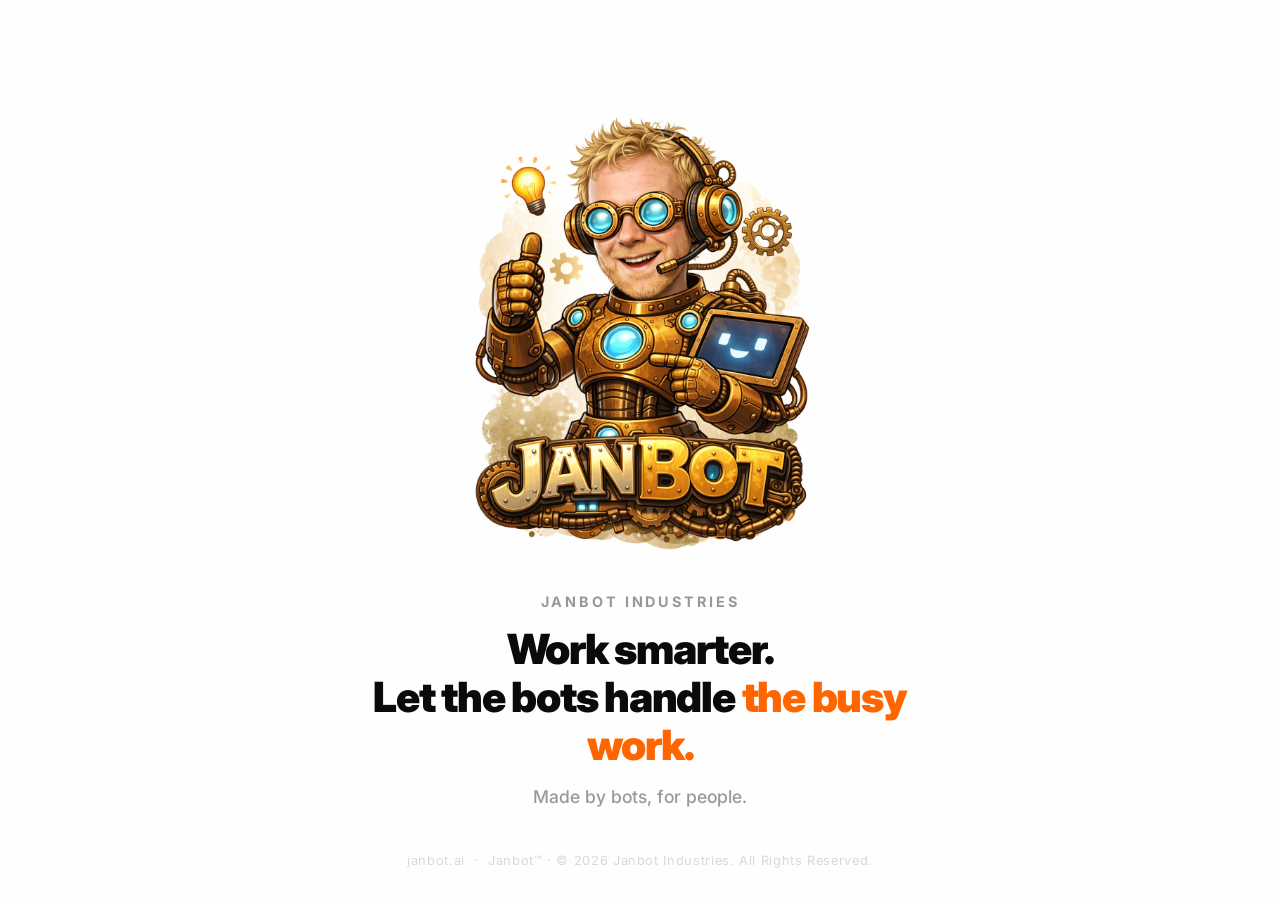
==== index.html @ cc7c5de9 "Initial commit" ====
<!DOCTYPE html>
<html lang="en">
<head>
    <meta charset="UTF-8">
    <meta name="viewport" content="width=device-width, initial-scale=1.0">
    <title>Janbot Industries</title>
    <link rel="icon" type="image/png" href="favicon.png">
    <style>
        @import url('https://fonts.googleapis.com/css2?family=Inter:wght@400;500;700;900&display=swap');

        * {
            margin: 0;
            padding: 0;
            box-sizing: border-box;
        }

        :root {
            --orange: #FF6600;
            --bg: #FEFEFE;
            --text: #0A0A0A;
            --muted: rgba(0, 0, 0, 0.4);
            --border: rgba(0, 0, 0, 0.1);
        }

        body {
            font-family: 'Inter', -apple-system, BlinkMacSystemFont, sans-serif;
            background: var(--bg);
            color: var(--text);
            min-height: 100vh;
            display: flex;
            flex-direction: column;
            align-items: center;
            justify-content: center;
            padding: 2rem;
        }


        .wrapper {
            display: flex;
            flex-direction: column;
            align-items: center;
            text-align: center;
            gap: 1rem;
            max-width: 580px;
            width: 100%;
            position: relative;
            z-index: 1;
        }

        .logo {
            width: 360px;
            height: auto;
        }

        .wordmark {
            font-size: 0.9rem;
            font-weight: 700;
            letter-spacing: 0.2em;
            text-transform: uppercase;
            color: var(--muted);
            margin-top: -3.5rem;
        }

        .tagline {
            font-size: clamp(1.8rem, 5vw, 2.6rem);
            font-weight: 900;
            line-height: 1.15;
            letter-spacing: -0.03em;
            color: var(--text);
        }

        .tagline span {
            color: var(--orange);
        }

        .subline {
            font-size: 1.1rem;
            color: var(--muted);
            font-weight: 500;
        }

        .domain {
            position: fixed;
            bottom: 2rem;
            left: 50%;
            transform: translateX(-50%);
            font-size: 0.8rem;
            letter-spacing: 0.05em;
            color: rgba(0, 0, 0, 0.15);
        }
    </style>
</head>
<body>
    <div class="wrapper">
        <img src="janbot-logo.png" alt="Janbot Industries" class="logo">
        <div class="wordmark">Janbot Industries</div>

        <h1 class="tagline">
            Work smarter.<br>
            Let the bots handle <span>the busy work.</span>
        </h1>

        <p class="subline">Made by bots, for people.</p>
    </div>

    <div class="domain">janbot.ai &nbsp;·&nbsp; Janbot™ · © 2026 Janbot Industries. All Rights Reserved.</div>
</body>
</html>
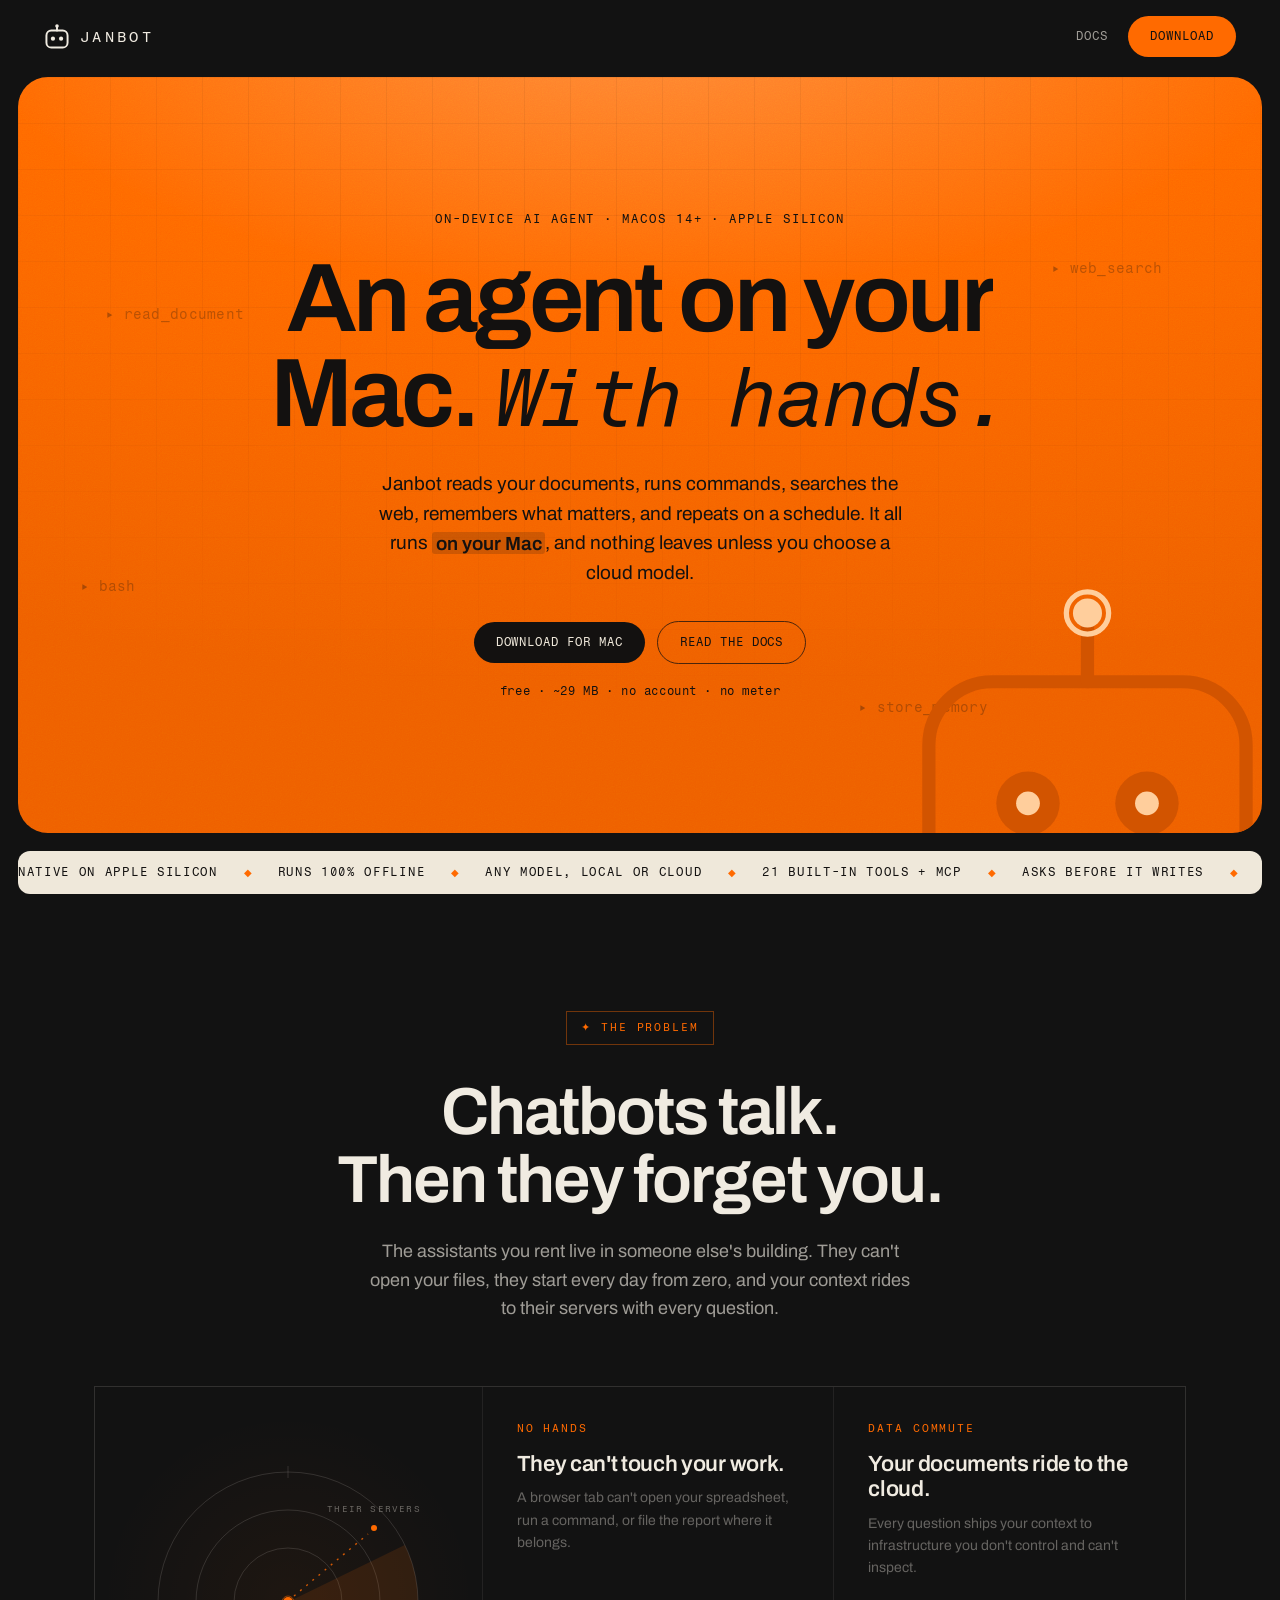
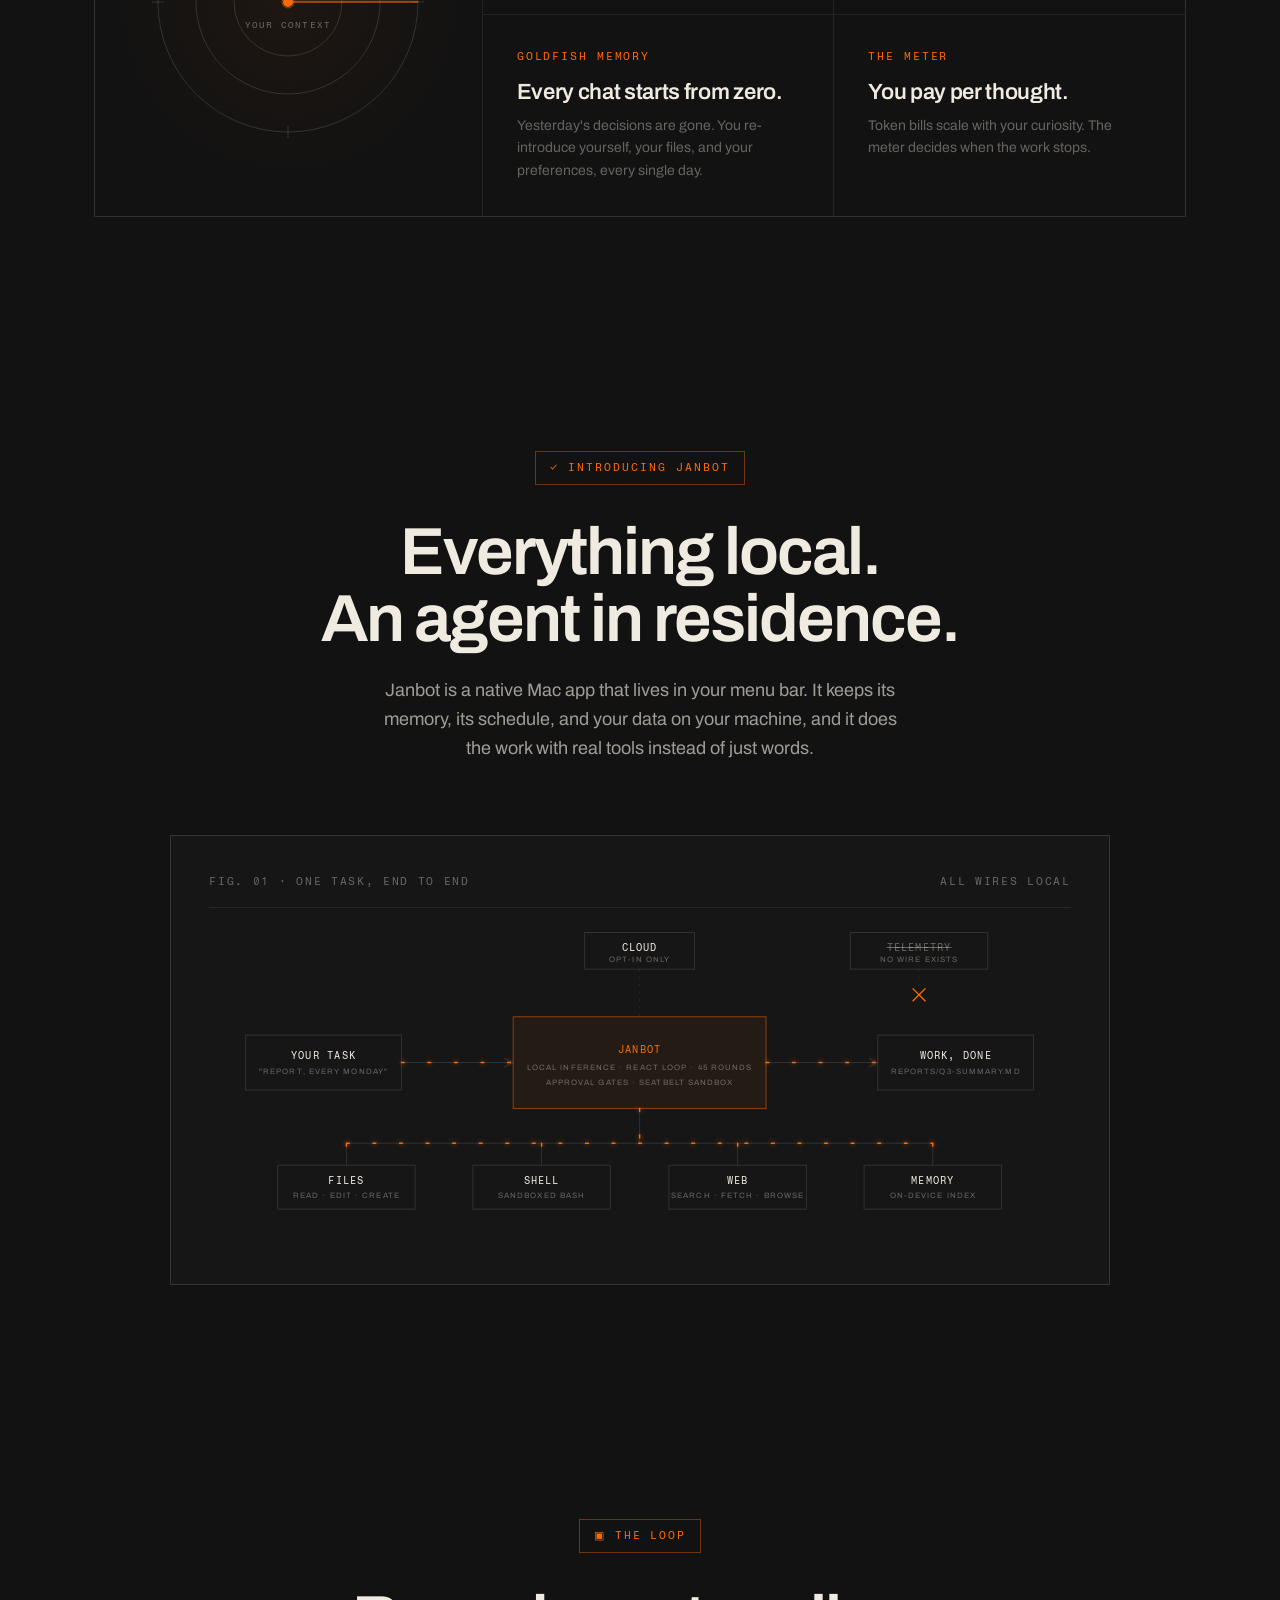
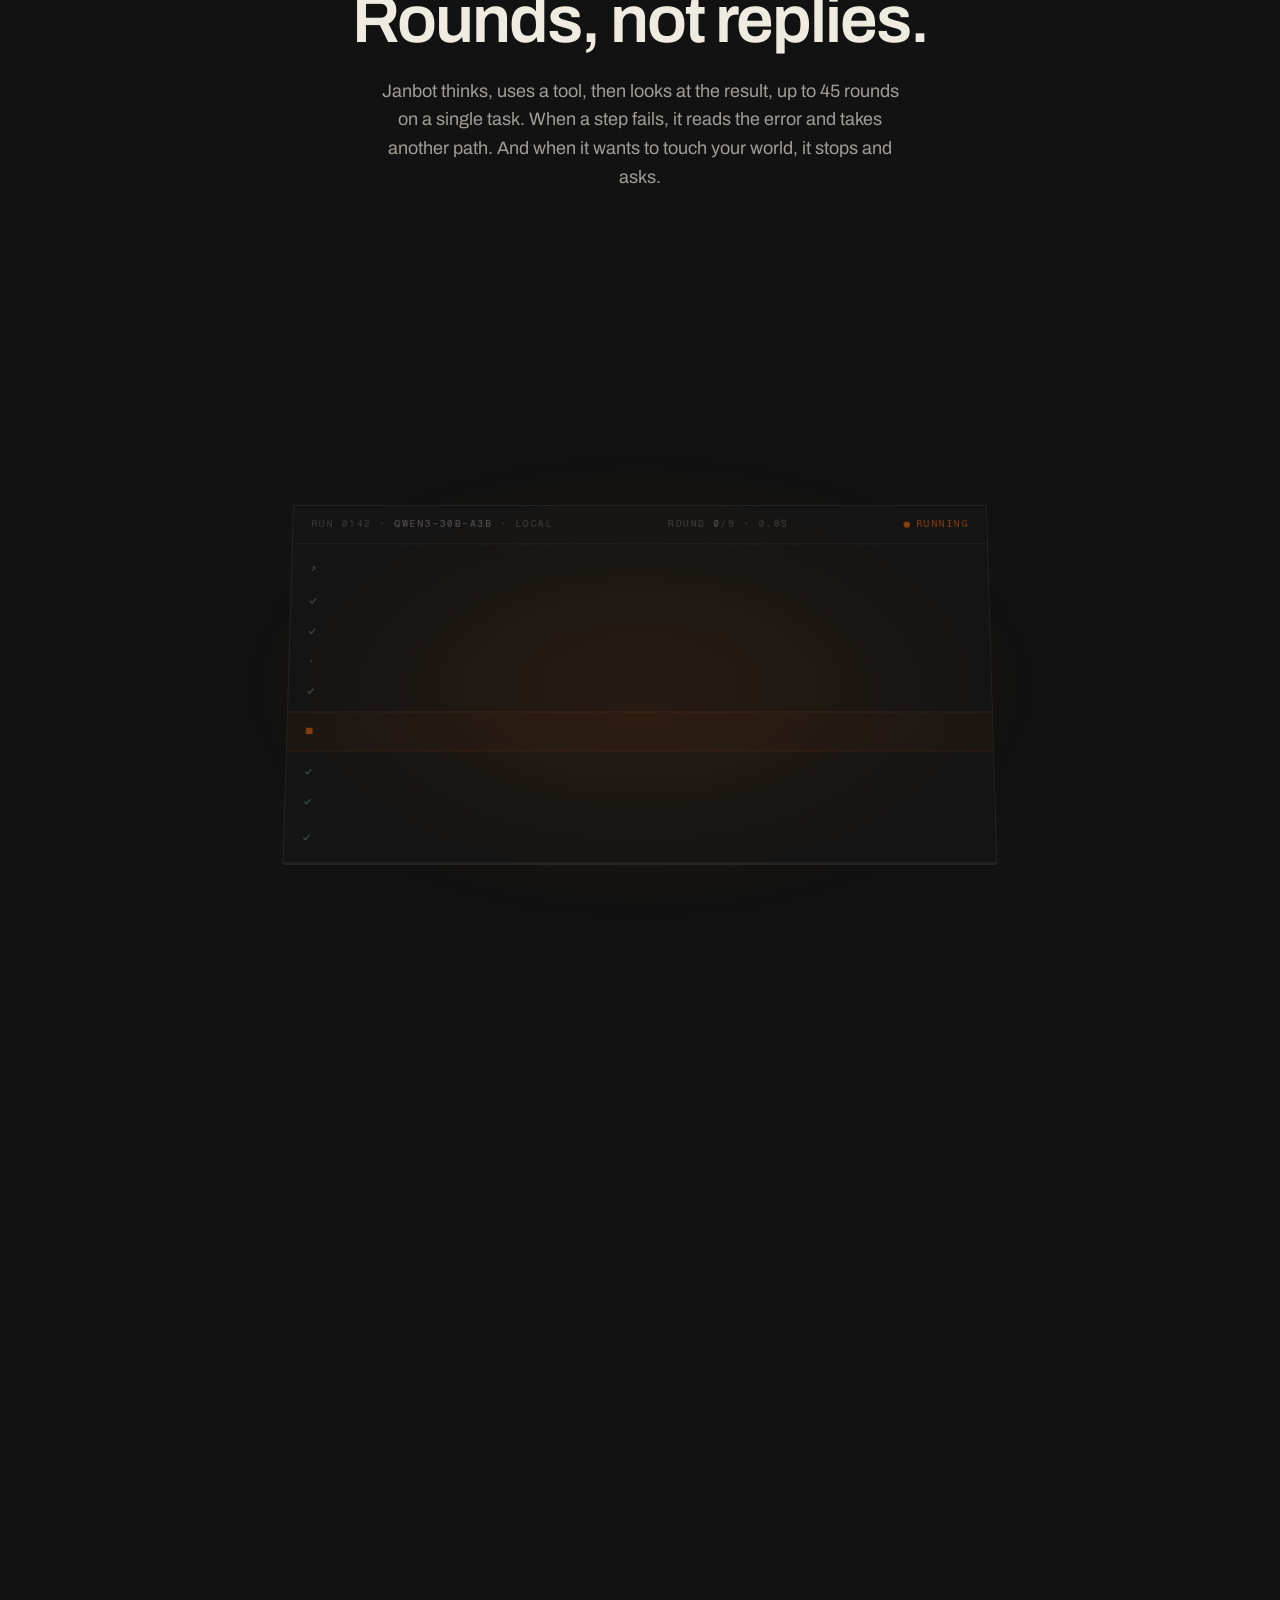
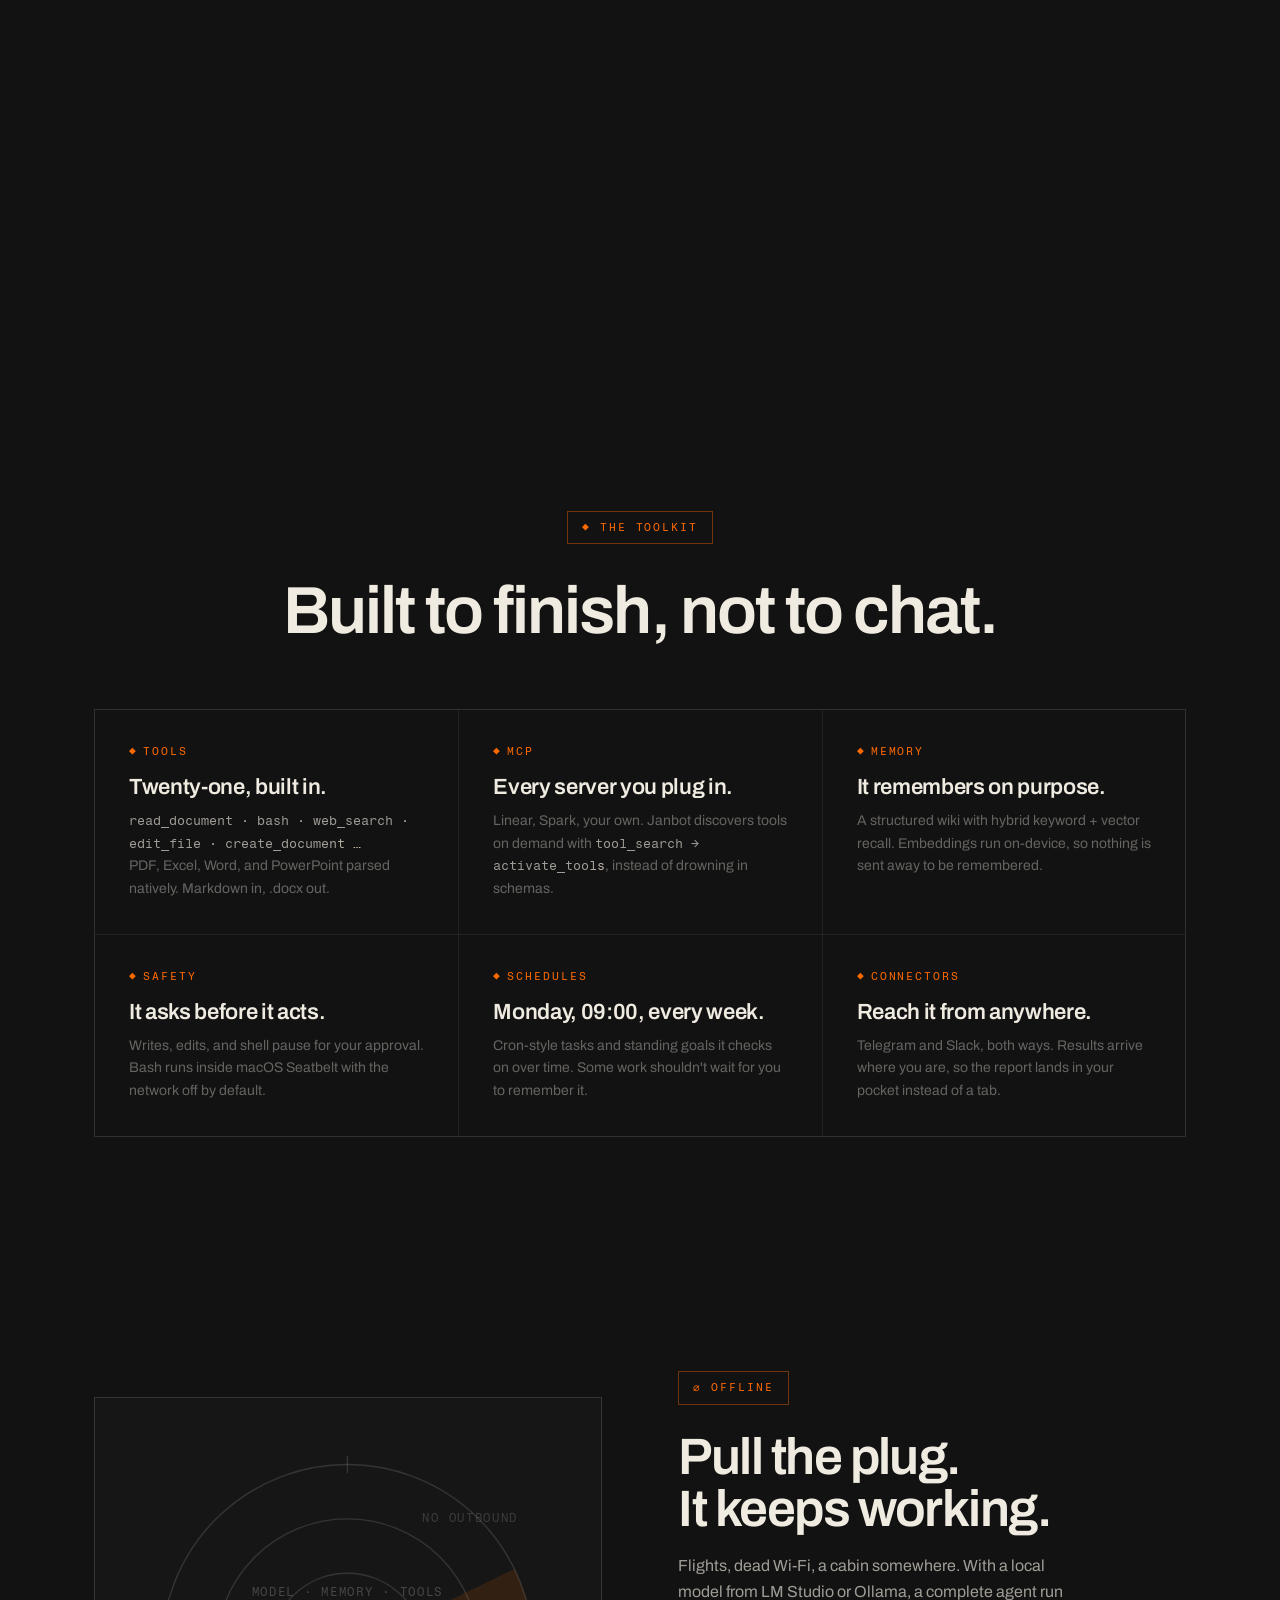
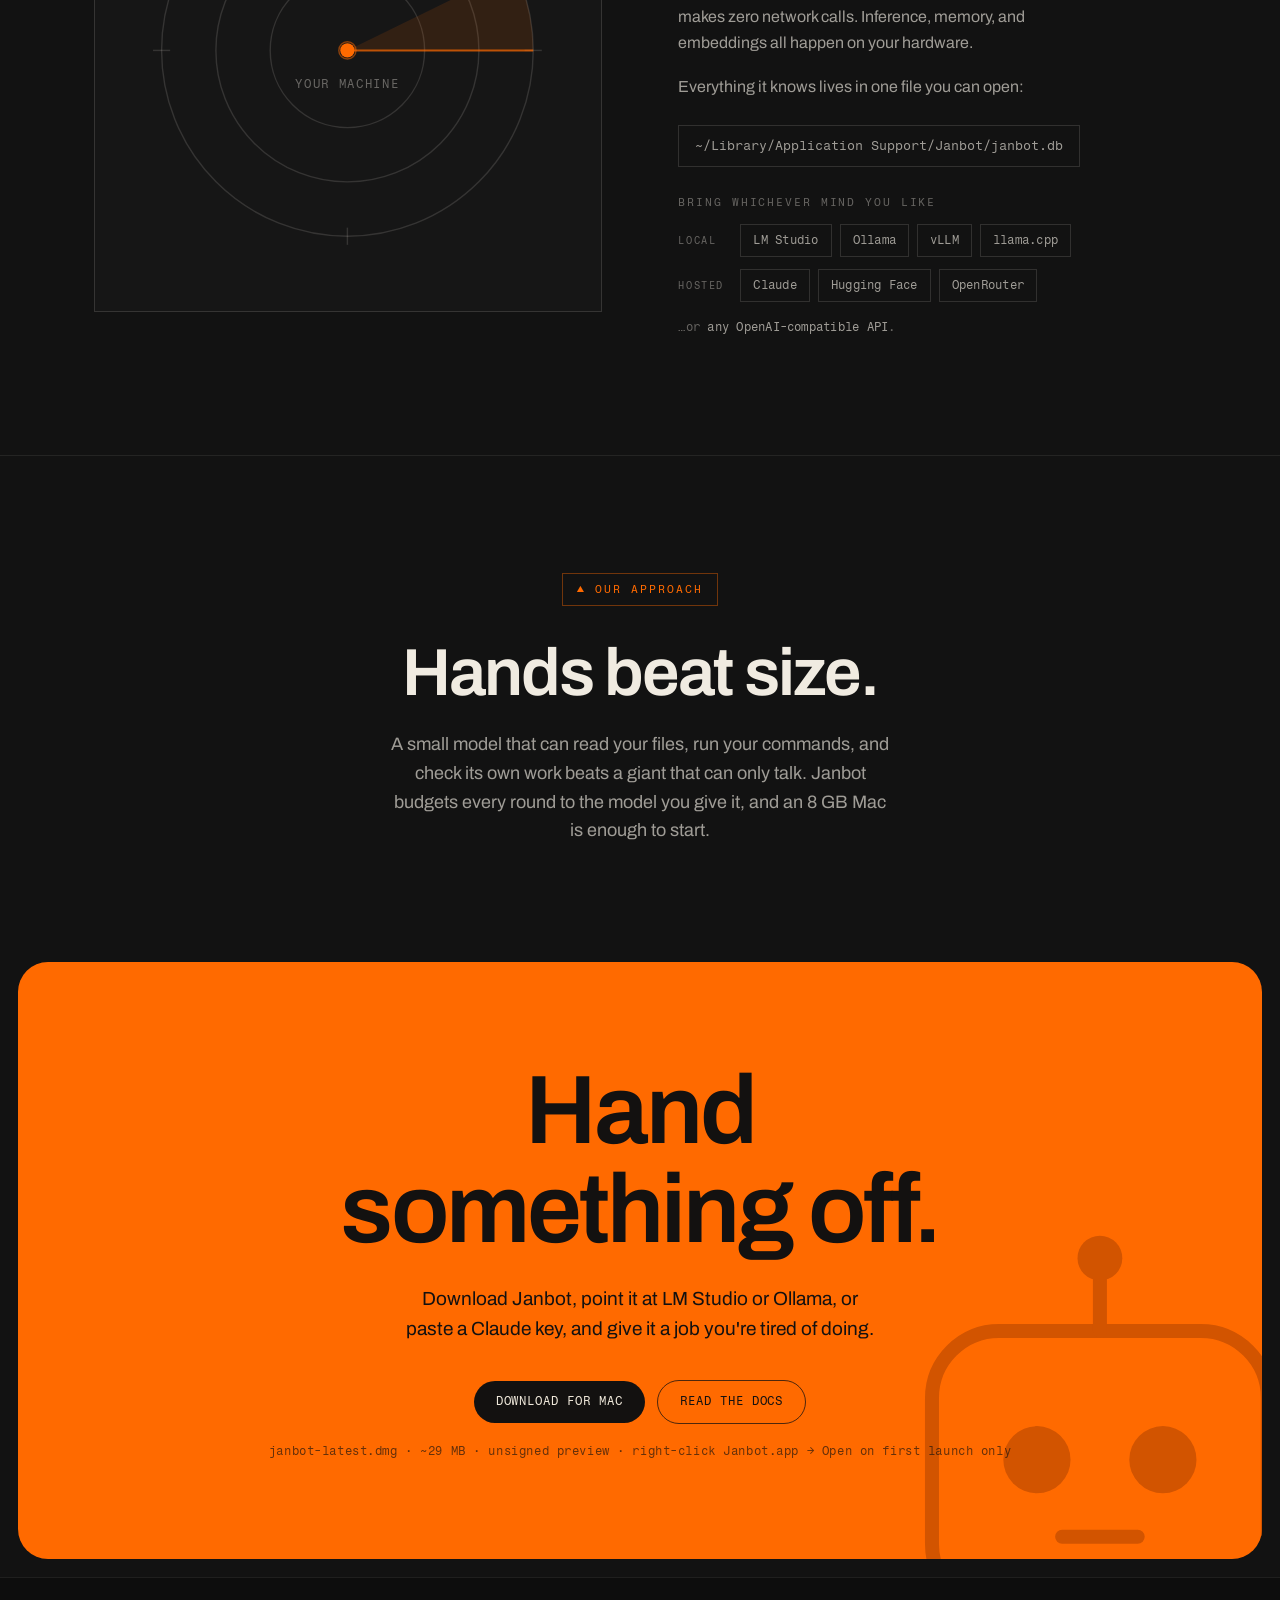
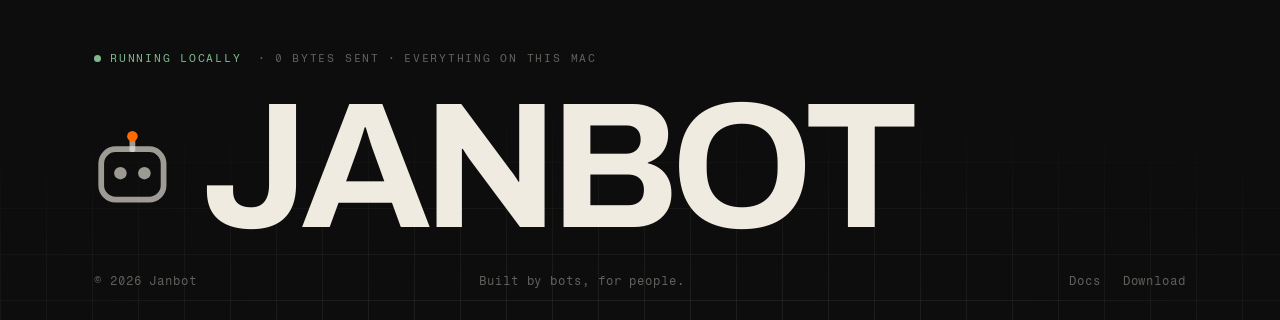
==== commit 8e301cbd: "feat: janbot.ai v2" ====
--- a/index.html
+++ b/index.html
@@ -1,108 +1,1889 @@
 <!DOCTYPE html>
 <html lang="en">
 <head>
-    <meta charset="UTF-8">
-    <meta name="viewport" content="width=device-width, initial-scale=1.0">
-    <title>Janbot Industries</title>
-    <link rel="icon" type="image/png" href="favicon.png">
-    <style>
-        @import url('https://fonts.googleapis.com/css2?family=Inter:wght@400;500;700;900&display=swap');
-
-        * {
-            margin: 0;
-            padding: 0;
-            box-sizing: border-box;
-        }
-
-        :root {
-            --orange: #FF6600;
-            --bg: #FEFEFE;
-            --text: #0A0A0A;
-            --muted: rgba(0, 0, 0, 0.4);
-            --border: rgba(0, 0, 0, 0.1);
-        }
-
-        body {
-            font-family: 'Inter', -apple-system, BlinkMacSystemFont, sans-serif;
-            background: var(--bg);
-            color: var(--text);
-            min-height: 100vh;
-            display: flex;
-            flex-direction: column;
-            align-items: center;
-            justify-content: center;
-            padding: 2rem;
-        }
-
-
-        .wrapper {
-            display: flex;
-            flex-direction: column;
-            align-items: center;
-            text-align: center;
-            gap: 1rem;
-            max-width: 580px;
-            width: 100%;
-            position: relative;
-            z-index: 1;
-        }
-
-        .logo {
-            width: 360px;
-            height: auto;
-        }
-
-        .wordmark {
-            font-size: 0.9rem;
-            font-weight: 700;
-            letter-spacing: 0.2em;
-            text-transform: uppercase;
-            color: var(--muted);
-            margin-top: -3.5rem;
-        }
-
-        .tagline {
-            font-size: clamp(1.8rem, 5vw, 2.6rem);
-            font-weight: 900;
-            line-height: 1.15;
-            letter-spacing: -0.03em;
-            color: var(--text);
-        }
-
-        .tagline span {
-            color: var(--orange);
-        }
-
-        .subline {
-            font-size: 1.1rem;
-            color: var(--muted);
-            font-weight: 500;
-        }
-
-        .domain {
-            position: fixed;
-            bottom: 2rem;
-            left: 50%;
-            transform: translateX(-50%);
-            font-size: 0.8rem;
-            letter-spacing: 0.05em;
-            color: rgba(0, 0, 0, 0.15);
-        }
-    </style>
+<meta charset="UTF-8">
+<meta name="viewport" content="width=device-width, initial-scale=1.0">
+<title>Janbot · on-device AI agent for your Mac</title>
+<meta name="description" content="Janbot is a native Mac agent. It reads documents, runs commands, searches the web, remembers what matters, and runs on a schedule. Use local or cloud models, with everything stored on your machine.">
+<meta property="og:title" content="Janbot · on-device AI agent for your Mac">
+<meta property="og:description" content="A native Mac agent with hands. Any model, your choice. Everything stays on your machine.">
+<meta property="og:url" content="https://janbot.ai">
+<link rel="icon" type="image/png" href="favicon.png">
+<link rel="preconnect" href="https://fonts.googleapis.com">
+<link rel="preconnect" href="https://fonts.gstatic.com" crossorigin>
+<link href="https://fonts.googleapis.com/css2?family=Archivo:wght@400..750&family=Fragment+Mono:ital@0;1&display=swap" rel="stylesheet">
+<style>
+  * { margin: 0; padding: 0; box-sizing: border-box; }
+
+  @media (prefers-reduced-motion: reduce) {
+    *, *::before, *::after {
+      animation-duration: 0.01ms !important;
+      animation-iteration-count: 1 !important;
+      transition-duration: 0.01ms !important;
+      scroll-behavior: auto !important;
+    }
+  }
+
+  :root {
+    --orange:     #FF6A00;
+    --orange-deep:#D25400;   /* tone-on-tone marks on the orange field */
+    --ink:        #131110;   /* black type on the orange field */
+    --coal:       #121212;   /* the workshop — page body */
+    --coal-2:     #161616;
+    --bone:       #F0EBE1;
+    --bone-2:     rgba(240, 235, 225, 0.64);
+    --bone-3:     rgba(240, 235, 225, 0.38);
+    --line:       rgba(240, 235, 225, 0.14);
+    --line-soft:  rgba(240, 235, 225, 0.08);
+    --cream:      #EFE8DA;   /* the ticker strip */
+    --ok:         #7FB88D;
+
+    --sans: 'Archivo', -apple-system, BlinkMacSystemFont, 'Segoe UI', sans-serif;
+    --mono: 'Fragment Mono', 'SF Mono', ui-monospace, Menlo, monospace;
+    --ease: cubic-bezier(0.33, 0, 0.15, 1);
+    --focus-ring: 0 0 0 3px rgba(255, 106, 0, 0.5);
+  }
+
+  html { scroll-behavior: smooth; }
+
+  body {
+    font-family: var(--sans);
+    background: var(--coal);
+    color: var(--bone);
+    font-size: 16px;
+    line-height: 1.6;
+    -webkit-font-smoothing: antialiased;
+    -moz-osx-font-smoothing: grayscale;
+    text-rendering: optimizeLegibility;
+    overflow-x: hidden;
+  }
+
+  ::selection { background: rgba(255, 106, 0, 0.35); }
+
+  a { color: inherit; }
+
+  :where(a, button):focus-visible {
+    outline: none;
+    box-shadow: var(--focus-ring);
+    border-radius: 999px;
+  }
+
+  .mono { font-family: var(--mono); }
+
+  .skip {
+    position: absolute;
+    left: -9999px;
+    top: 12px;
+    z-index: 1000;
+    background: var(--ink);
+    color: var(--cream);
+    padding: 8px 14px;
+    border-radius: 999px;
+    font-weight: 600;
+    text-decoration: none;
+  }
+  .skip:focus { left: 12px; }
+
+  .wrap {
+    max-width: 1180px;
+    margin: 0 auto;
+    padding: 0 clamp(20px, 4vw, 44px);
+  }
+
+  /* ── Pill buttons — small, mono, technical ── */
+  .pill {
+    display: inline-flex;
+    align-items: center;
+    gap: 8px;
+    font-family: var(--mono);
+    font-size: 12px;
+    letter-spacing: 0.08em;
+    text-transform: uppercase;
+    text-decoration: none;
+    padding: 11px 22px;
+    border-radius: 999px;
+    transition: transform 0.18s var(--ease), background 0.18s var(--ease),
+                color 0.18s var(--ease), border-color 0.18s var(--ease);
+    white-space: nowrap;
+  }
+  .pill:hover { transform: translateY(-1px); }
+
+  /* ═══════════ HERO — an orange panel, framed on the dark page ═══════════ */
+  :root { --frame: clamp(10px, 1.6vw, 18px); }
+
+  .top-nav {
+    display: flex;
+    align-items: center;
+    justify-content: space-between;
+    padding: 16px clamp(20px, 4vw, 44px);
+    color: var(--bone);
+  }
+  .top-nav .plain {
+    font-family: var(--mono);
+    font-size: 12px;
+    letter-spacing: 0.08em;
+    text-transform: uppercase;
+    text-decoration: none;
+    color: var(--bone-2);
+  }
+  .top-nav .plain:hover { color: var(--bone); }
+  .pill-hot { background: var(--orange); color: var(--ink); }
+  .pill-hot:hover { background: #FF7D1F; }
+  .hero-nav-links { display: flex; align-items: center; gap: 20px; }
+
+  #hero {
+    padding: 4px var(--frame) 0;
+    background: var(--coal);
+  }
+  .hero-panel {
+    position: relative;
+    background:
+      radial-gradient(125% 92% at 50% -12%, #FF9042 0%, var(--orange) 44%, #EF6000 100%);
+    color: var(--ink);
+    border-radius: clamp(18px, 2.4vw, 30px);
+    overflow: hidden;
+    min-height: min(84vh, 920px);
+    display: flex;
+    flex-direction: column;
+    justify-content: center;
+  }
+  /* faint blueprint grid, lit from the top and fading toward the edges */
+  .hero-panel::before {
+    content: '';
+    position: absolute;
+    inset: 0;
+    z-index: 0;
+    pointer-events: none;
+    background-image:
+      linear-gradient(rgba(19, 17, 16, 0.055) 1px, transparent 1px),
+      linear-gradient(90deg, rgba(19, 17, 16, 0.055) 1px, transparent 1px);
+    background-size: 46px 46px;
+    -webkit-mask-image: radial-gradient(120% 105% at 50% 0%, #000 26%, transparent 80%);
+            mask-image: radial-gradient(120% 105% at 50% 0%, #000 26%, transparent 80%);
+  }
+  /* film grain so the orange reads as a lit surface, not a flat swatch */
+  .hero-panel::after {
+    content: '';
+    position: absolute;
+    inset: 0;
+    z-index: 0;
+    pointer-events: none;
+    opacity: 0.12;
+    mix-blend-mode: overlay;
+    background-image: url("data:image/svg+xml,%3Csvg xmlns='http://www.w3.org/2000/svg' width='140' height='140'%3E%3Cfilter id='n'%3E%3CfeTurbulence type='fractalNoise' baseFrequency='0.85' numOctaves='2' stitchTiles='stitch'/%3E%3C/filter%3E%3Crect width='100%25' height='100%25' filter='url(%23n)'/%3E%3C/svg%3E");
+  }
+  .hero-panel ::selection { background: rgba(19, 17, 16, 0.85); color: var(--orange); }
+
+  /* warm flashlight that follows the cursor and lifts the blueprint texture */
+  .hero-spot {
+    position: absolute;
+    inset: 0;
+    z-index: 1;
+    pointer-events: none;
+    opacity: 0;
+    transition: opacity 0.45s var(--ease);
+    background: radial-gradient(260px circle at var(--mx, 50%) var(--my, 50%),
+      rgba(255, 233, 205, 0.55), rgba(255, 188, 120, 0.14) 42%, transparent 64%);
+    mix-blend-mode: soft-light;
+  }
+  .hero-panel:hover .hero-spot { opacity: 1; }
+
+  /* the parallax stage that holds the mascot + drifting toolbelt */
+  .hero-scene {
+    position: absolute;
+    inset: 0;
+    z-index: 1;
+    pointer-events: none;
+  }
+  .scene-layer {
+    position: absolute;
+    inset: 0;
+    will-change: transform;
+  }
+  .hero-stamp .pupil {
+    fill: #FFCE9C;
+    transition: transform 0.12s var(--ease);
+  }
+  .brand {
+    display: flex;
+    align-items: center;
+    gap: 10px;
+    text-decoration: none;
+  }
+  .brand-glyph {
+    width: 26px;
+    height: 26px;
+    display: block;
+  }
+  .brand-mark {
+    font-family: var(--mono);
+    font-weight: 400;
+    font-size: 15px;
+    letter-spacing: 0.22em;
+  }
+  .pill-ink { background: var(--ink); color: var(--cream); }
+  .pill-ink:hover { background: #000; }
+
+  /* Tone-on-tone bot, half-risen from the panel's corner — and alive */
+  .hero-stamp {
+    position: absolute;
+    right: -3%;
+    bottom: -22%;
+    width: clamp(280px, 34%, 500px);
+    height: auto;
+    z-index: 1;
+  }
+  /* eyes blink on a lazy, human-ish cadence */
+  .hero-stamp .eye {
+    transform-box: fill-box;
+    transform-origin: center;
+    animation: bot-blink 5.6s var(--ease) infinite;
+  }
+  .hero-stamp .eye.r { animation-delay: 0.08s; }
+  @keyframes bot-blink {
+    0%, 92%, 100% { transform: scaleY(1); }
+    95%, 97%      { transform: scaleY(0.12); }
+  }
+  /* antenna beacon — the "agent is on" light */
+  .hero-stamp .beacon { fill: #FFCE9C; r: 11; }
+  .hero-stamp .beacon-halo {
+    fill: none;
+    stroke: #FFCE9C;
+    stroke-width: 4;
+    transform-box: fill-box;
+    transform-origin: center;
+    animation: bot-beacon 2.4s var(--ease) infinite;
+  }
+  @keyframes bot-beacon {
+    0%   { transform: scale(1);   opacity: 0.8; }
+    70%  { transform: scale(3.2); opacity: 0; }
+    100% { transform: scale(3.2); opacity: 0; }
+  }
+
+  /* the toolbelt — mono tokens drifting tone-on-tone behind the type */
+  .tok {
+    position: absolute;
+    font-family: var(--mono);
+    font-size: clamp(11px, 1.15vw, 14px);
+    letter-spacing: 0.02em;
+    color: rgba(19, 17, 16, 0.28);
+    white-space: nowrap;
+    animation: tok-drift 9s var(--ease) infinite;
+    will-change: transform;
+    transition: color 0.3s var(--ease), text-shadow 0.3s var(--ease);
+  }
+  .tok::before {
+    content: '▸ ';
+    color: rgba(19, 17, 16, 0.32);
+    transition: color 0.3s var(--ease);
+  }
+  /* a tool "wakes up" as the cursor passes near it */
+  .tok.near {
+    color: var(--ink);
+    text-shadow: 0 0 18px rgba(255, 240, 220, 0.6);
+  }
+  .tok.near::before { color: var(--ink); }
+  @keyframes tok-drift {
+    0%, 100% { transform: translateY(0); }
+    50%      { transform: translateY(-9px); }
+  }
+
+  .hero-body {
+    position: relative;
+    z-index: 2;
+    text-align: center;
+    max-width: 940px;
+    margin: 0 auto;
+    padding: clamp(70px, 10vh, 120px) clamp(24px, 4.5vw, 64px);
+  }
+  .hero-kicker {
+    font-family: var(--mono);
+    font-size: 12px;
+    letter-spacing: 0.16em;
+    text-transform: uppercase;
+    margin-bottom: 22px;
+    opacity: 0.8;
+  }
+  h1 {
+    font-weight: 640;
+    font-size: clamp(44px, 7.6vw, 102px);
+    line-height: 0.98;
+    letter-spacing: -0.035em;
+    max-width: 13ch;
+    margin: 0 auto 28px;
+  }
+  /* The payoff phrase switches voice to the machine layer — and types itself in */
+  .hh {
+    font-family: var(--mono);
+    font-style: italic;
+    font-weight: 400;
+    font-size: 0.84em;
+    letter-spacing: -0.05em;
+    white-space: nowrap;
+  }
+  .nowrap { white-space: nowrap; }
+  .hh-type::after {
+    content: '';
+    display: inline-block;
+    width: 0.46em;
+    height: 0.92em;
+    margin-left: 0.04em;
+    background: currentColor;
+    transform: translateY(0.1em);
+    animation: hh-caret 0.9s steps(1) infinite;
+  }
+  .hh.done .hh-type::after { animation: none; opacity: 0; }
+  @keyframes hh-caret { 50% { opacity: 0; } }
+
+  /* per-word mask-rise for the headline on load */
+  .word {
+    display: inline-block;
+    overflow: hidden;
+    vertical-align: top;
+    padding-bottom: 0.12em;
+    margin-bottom: -0.12em;
+  }
+  .word > span {
+    display: inline-block;
+    transform: translateY(115%);
+    animation: word-rise 0.9s var(--ease) both;
+    animation-delay: var(--d, 0s);
+  }
+  @keyframes word-rise {
+    from { transform: translateY(115%); }
+    to   { transform: translateY(0); }
+  }
+  .hero-sub {
+    font-size: clamp(16px, 1.8vw, 19px);
+    line-height: 1.55;
+    max-width: 48ch;
+    margin: 0 auto 34px;
+  }
+  /* highlighter that sweeps in under the local-first phrase */
+  .hero-sub .mark {
+    font-weight: 600;
+    padding: 0.04em 0.16em;
+    border-radius: 3px;
+    background-image: linear-gradient(rgba(19, 17, 16, 0.17), rgba(19, 17, 16, 0.17));
+    background-repeat: no-repeat;
+    background-position: left center;
+    background-size: 0% 100%;
+    -webkit-box-decoration-break: clone;
+            box-decoration-break: clone;
+    animation: mark-in 0.75s var(--ease) 1s forwards;
+  }
+  @keyframes mark-in { to { background-size: 100% 100%; } }
+  .hero-ctas {
+    display: flex;
+    flex-wrap: wrap;
+    gap: 12px;
+    align-items: center;
+    justify-content: center;
+  }
+  .pill-line {
+    border: 1.5px solid rgba(19, 17, 16, 0.75);
+    color: var(--ink);
+  }
+  .pill-line:hover { background: rgba(19, 17, 16, 0.08); }
+  .hero-fine {
+    font-family: var(--mono);
+    font-size: 11.5px;
+    letter-spacing: 0.05em;
+    margin-top: 18px;
+    opacity: 0.65;
+  }
+
+  /* Load choreography */
+  .rise { opacity: 0; animation: rise 0.9s var(--ease) forwards; }
+  @keyframes rise {
+    from { opacity: 0; transform: translateY(22px); }
+    to   { opacity: 1; transform: none; }
+  }
+
+  /* ═══════════ TICKER — a tape label under the poster ═══════════ */
+  .ticker {
+    background: var(--cream);
+    color: var(--ink);
+    margin: var(--frame) var(--frame) 0;
+    border-radius: 12px;
+    overflow: hidden;
+    white-space: nowrap;
+  }
+  .ticker-track {
+    display: inline-flex;
+    padding: 12px 0;
+    animation: tick 46s linear infinite;
+  }
+  @keyframes tick {
+    from { transform: translateX(0); }
+    to   { transform: translateX(-50%); }
+  }
+  .ticker-set {
+    display: inline-flex;
+    align-items: center;
+  }
+  .ticker-set span {
+    font-family: var(--mono);
+    font-size: 12px;
+    letter-spacing: 0.14em;
+    text-transform: uppercase;
+  }
+  .ticker-set i {
+    font-style: normal;
+    color: var(--orange);
+    padding: 0 26px;
+    font-size: 10px;
+  }
+
+  /* ═══════════ Section machinery ═══════════ */
+  section.block { padding: clamp(90px, 13vh, 170px) 0; }
+
+  .chip {
+    display: inline-flex;
+    align-items: center;
+    gap: 8px;
+    font-family: var(--mono);
+    font-size: 11px;
+    letter-spacing: 0.18em;
+    text-transform: uppercase;
+    color: var(--orange);
+    border: 1px solid rgba(255, 106, 0, 0.4);
+    padding: 7px 14px;
+    margin-bottom: 34px;
+  }
+  .center { text-align: center; }
+  .center .chip { margin-left: auto; margin-right: auto; }
+
+  h2 {
+    font-weight: 620;
+    font-size: clamp(34px, 5.2vw, 68px);
+    line-height: 1.02;
+    letter-spacing: -0.03em;
+  }
+  .statement-sub {
+    color: var(--bone-2);
+    max-width: 54ch;
+    margin: 22px auto 0;
+    font-size: clamp(15.5px, 1.7vw, 18px);
+  }
+  .center .statement-sub { margin-left: auto; margin-right: auto; }
+
+  .rev {
+    opacity: 0;
+    transform: translateY(18px);
+    transition: opacity 0.7s var(--ease), transform 0.7s var(--ease);
+  }
+  .rev.in { opacity: 1; transform: none; }
+
+  /* ═══════════ THE PROBLEM — grid with radar ═══════════ */
+  .grid-frame {
+    margin-top: clamp(48px, 7vh, 76px);
+    border: 1px solid var(--line);
+    display: grid;
+    grid-template-columns: 1.1fr 1fr 1fr;
+    grid-template-rows: auto auto;
+  }
+  .cell {
+    padding: clamp(22px, 3vw, 34px);
+    border-left: 1px solid var(--line-soft);
+    border-top: 1px solid var(--line-soft);
+  }
+  .grid-frame > :first-child,
+  .grid-frame > :nth-child(2),
+  .grid-frame > :nth-child(3) { border-top: none; }
+  .grid-frame > .cell-radar { border-left: none; }
+  .cell-radar {
+    grid-row: 1 / 3;
+    display: flex;
+    align-items: center;
+    justify-content: center;
+    padding: 30px;
+    background:
+      radial-gradient(circle at center, rgba(255, 106, 0, 0.05), transparent 65%);
+  }
+  .cell-kicker {
+    font-family: var(--mono);
+    font-size: 10.5px;
+    letter-spacing: 0.18em;
+    text-transform: uppercase;
+    color: var(--orange);
+    display: block;
+    margin-bottom: 14px;
+  }
+  .cell h3 {
+    font-weight: 600;
+    font-size: clamp(18px, 2vw, 22px);
+    letter-spacing: -0.015em;
+    line-height: 1.15;
+    margin-bottom: 10px;
+  }
+  .cell p { font-size: 14px; color: var(--bone-3); line-height: 1.6; }
+
+  .radar { width: 100%; max-width: 300px; height: auto; }
+  .radar .ring { fill: none; stroke: var(--line); stroke-width: 1; }
+  .radar .tick { stroke: var(--line); stroke-width: 1; }
+  .radar .dot  { fill: var(--orange); }
+  .radar .halo { fill: none; stroke: rgba(255, 106, 0, 0.5); stroke-width: 1; }
+  .radar text {
+    font-family: var(--mono);
+    font-size: 8.5px;
+    letter-spacing: 0.14em;
+    fill: var(--bone-3);
+  }
+  @keyframes halo {
+    from { r: 6; opacity: 0.9; }
+    to   { r: 26; opacity: 0; }
+  }
+  .radar .halo { animation: halo 2.6s var(--ease) infinite; }
+
+  /* rings breathe outward in sequence */
+  .radar .ring { animation: radar-ring 3.8s var(--ease) infinite; }
+  .radar .ring:nth-of-type(2) { animation-delay: 0.5s; }
+  .radar .ring:nth-of-type(3) { animation-delay: 1s; }
+  @keyframes radar-ring {
+    0%, 100% { opacity: 0.5; }
+    50%      { opacity: 1; stroke: rgba(255, 106, 0, 0.22); }
+  }
+
+  /* the sweep beam — a scanning arm with a trailing wedge */
+  .radar .sweep { transform-origin: 150px 150px; animation: radar-sweep 4.6s linear infinite; }
+  .radar .sweep-wedge { fill: rgba(255, 106, 0, 0.12); }
+  .radar .sweep-arm { stroke: rgba(255, 106, 0, 0.7); stroke-width: 1.4; }
+  @keyframes radar-sweep { to { transform: rotate(360deg); } }
+
+  /* the core pip pulses; the remote node blinks; context leaks to the cloud */
+  .radar .core { transform-origin: 150px 150px; animation: radar-core 2.4s var(--ease) infinite; }
+  @keyframes radar-core { 0%, 100% { transform: scale(1); } 50% { transform: scale(1.55); } }
+  .radar .node-remote { animation: radar-remote 1.5s var(--ease) infinite; }
+  @keyframes radar-remote { 0%, 100% { opacity: 0.3; } 50% { opacity: 0.95; } }
+  .radar .leak {
+    fill: none;
+    stroke: rgba(255, 106, 0, 0.8);
+    stroke-width: 1.4;
+    stroke-dasharray: 2 6;
+    animation: radar-leak 0.7s linear infinite;
+  }
+  @keyframes radar-leak { to { stroke-dashoffset: -16; } }
+
+  /* ═══════════ THE BLUEPRINT — flow diagram ═══════════ */
+  .blueprint-wrap {
+    margin: clamp(52px, 8vh, 88px) auto 0;
+    max-width: 940px;
+    border: 1px solid var(--line);
+    background: var(--coal-2);
+    padding: clamp(18px, 3vw, 40px);
+  }
+  .blueprint-head {
+    display: flex;
+    justify-content: space-between;
+    font-family: var(--mono);
+    font-size: 10.5px;
+    letter-spacing: 0.16em;
+    text-transform: uppercase;
+    color: var(--bone-3);
+    padding-bottom: 16px;
+    margin-bottom: 8px;
+    border-bottom: 1px solid var(--line-soft);
+  }
+  .blueprint { width: 100%; height: auto; display: block; }
+  .blueprint .box { fill: none; stroke: var(--line); stroke-width: 1; }
+  .blueprint .box-hot { fill: rgba(255, 106, 0, 0.06); stroke: rgba(255, 106, 0, 0.55); }
+  .blueprint .wire { stroke: var(--line); stroke-width: 1; fill: none; }
+  .blueprint .wire-dead { stroke: var(--line-soft); stroke-dasharray: 3 5; }
+  .blueprint .label {
+    font-family: var(--mono);
+    font-size: 11px;
+    letter-spacing: 0.12em;
+    fill: var(--bone);
+  }
+  .blueprint .label-sub { font-size: 8.5px; fill: var(--bone-3); letter-spacing: 0.14em; }
+  .blueprint .label-hot { fill: var(--orange); }
+  .blueprint .label-dead { fill: var(--bone-3); text-decoration: line-through; }
+  .blueprint .cross { stroke: var(--orange); stroke-width: 1.5; }
+
+  /* energy flowing forward along every live wire */
+  .blueprint .flow {
+    fill: none;
+    stroke: var(--orange);
+    stroke-width: 1.6;
+    stroke-linecap: round;
+    stroke-dasharray: 3 26;
+    filter: drop-shadow(0 0 3px rgba(255, 106, 0, 0.85));
+    animation: bp-flow 1.15s linear infinite;
+  }
+  @keyframes bp-flow { to { stroke-dashoffset: -29; } }
+
+  /* the local-inference core breathes */
+  .blueprint .box-hot { animation: bp-hot 3s var(--ease) infinite; }
+  @keyframes bp-hot {
+    0%, 100% { fill: rgba(255, 106, 0, 0.06); stroke: rgba(255, 106, 0, 0.55); }
+    50%      { fill: rgba(255, 106, 0, 0.14); stroke: rgba(255, 106, 0, 0.95);
+               filter: drop-shadow(0 0 7px rgba(255, 106, 0, 0.5)); }
+  }
+  .blueprint .label-hot { animation: bp-label 3s var(--ease) infinite; }
+  @keyframes bp-label { 0%, 100% { opacity: 0.85; } 50% { opacity: 1; } }
+
+  /* the severed telemetry mark twitches, then gives up */
+  .blueprint .cross { animation: bp-dead 4.5s steps(1) infinite; }
+  @keyframes bp-dead { 0%, 86%, 100% { opacity: 1; } 88%, 92% { opacity: 0.25; } }
+
+  /* ═══════════ RUN LOG — scroll-scrubbed prototype ═══════════ */
+  .runlog-stage {
+    position: relative;
+    height: 360vh;
+    margin-top: clamp(28px, 5vh, 56px);
+  }
+  .runlog-sticky {
+    position: sticky;
+    top: 0;
+    height: 100vh;
+    display: flex;
+    align-items: center;
+    justify-content: center;
+    perspective: 1400px;
+  }
+  /* ambient glow that breathes behind the terminal */
+  .runlog-sticky::before {
+    content: '';
+    position: absolute;
+    left: 50%;
+    top: 50%;
+    width: min(720px, 82%);
+    height: 360px;
+    transform: translate(-50%, -50%);
+    background: radial-gradient(ellipse at center, rgba(255, 106, 0, 0.2), transparent 70%);
+    filter: blur(46px);
+    z-index: 0;
+    pointer-events: none;
+    animation: rl-breathe 4.6s var(--ease) infinite;
+  }
+  @keyframes rl-breathe {
+    0%, 100% { opacity: 0.16; transform: translate(-50%, -50%) scale(1); }
+    50%      { opacity: 0.42; transform: translate(-50%, -50%) scale(1.09); }
+  }
+  .runlog {
+    position: relative;
+    z-index: 1;
+    width: 100%;
+    max-width: 780px;
+    border: 1px solid var(--line);
+    background: var(--coal-2);
+    text-align: left;
+    overflow: hidden;
+    transform-origin: center 40%;
+    will-change: transform, opacity;
+    transition: box-shadow 0.6s var(--ease), border-color 0.6s var(--ease),
+                transform 0.12s linear;
+  }
+  /* faint CRT scanlines drifting over the terminal */
+  .runlog::after {
+    content: '';
+    position: absolute;
+    inset: 0;
+    z-index: 4;
+    pointer-events: none;
+    background: repeating-linear-gradient(
+      to bottom,
+      rgba(240, 235, 225, 0.035) 0 1px,
+      transparent 1px 3px
+    );
+    opacity: 0;
+    transition: opacity 0.6s var(--ease);
+    animation: rl-scan 7s linear infinite;
+  }
+  .runlog.live::after { opacity: 1; }
+  @keyframes rl-scan {
+    to { background-position: 0 90px; }
+  }
+  .runlog.live {
+    border-color: rgba(255, 106, 0, 0.32);
+    box-shadow: 0 0 0 1px rgba(255, 106, 0, 0.1),
+                0 50px 120px -50px rgba(255, 106, 0, 0.6);
+  }
+  .runlog-head {
+    display: flex;
+    justify-content: space-between;
+    flex-wrap: wrap;
+    gap: 8px;
+    padding: 13px 20px;
+    border-bottom: 1px solid var(--line);
+    font-family: var(--mono);
+    font-size: 10.5px;
+    letter-spacing: 0.14em;
+    text-transform: uppercase;
+    color: var(--bone-3);
+  }
+  .runlog-head b { font-weight: 400; color: var(--bone-2); }
+  .rl-status {
+    display: inline-flex;
+    align-items: center;
+    gap: 7px;
+    color: var(--orange);
+  }
+  .rl-dot {
+    width: 7px;
+    height: 7px;
+    border-radius: 50%;
+    background: var(--orange);
+    animation: rl-pulse 1.4s var(--ease) infinite;
+  }
+  @keyframes rl-pulse {
+    0%   { box-shadow: 0 0 0 0 rgba(255, 106, 0, 0.45); }
+    70%  { box-shadow: 0 0 0 7px rgba(255, 106, 0, 0); }
+    100% { box-shadow: 0 0 0 0 rgba(255, 106, 0, 0); }
+  }
+  .runlog.done .rl-status { color: var(--ok); }
+  .runlog.done .rl-dot { background: var(--ok); animation: none; }
+
+  .runlog-rows { padding: 10px 0; }
+  .lrow {
+    display: flex;
+    gap: 14px;
+    align-items: baseline;
+    padding: 7px 20px;
+    font-family: var(--mono);
+    font-size: 13px;
+    line-height: 1.5;
+    color: var(--bone-3);
+    opacity: 0;
+    transform: translateY(10px);
+    transition: opacity 0.45s var(--ease), transform 0.45s var(--ease);
+    will-change: opacity, transform;
+  }
+  .lrow.show {
+    opacity: 1;
+    transform: none;
+    animation: rl-in 0.55s var(--ease);
+  }
+  @keyframes rl-in {
+    0%   { background: rgba(255, 106, 0, 0.16); }
+    100% { background: transparent; }
+  }
+  .lrow.show:hover:not(.active):not(.lrow-user) {
+    background: rgba(240, 235, 225, 0.04);
+  }
+
+  /* the step currently executing */
+  .lrow.active {
+    background: rgba(255, 106, 0, 0.055);
+    box-shadow: inset 2px 0 0 var(--orange);
+  }
+  .lrow.active > span:last-child::after {
+    content: '';
+    display: inline-block;
+    width: 7px;
+    height: 1.05em;
+    margin-left: 5px;
+    background: var(--orange);
+    transform: translateY(2px);
+    animation: rl-blink 1s steps(1) infinite;
+  }
+  @keyframes rl-blink { 50% { opacity: 0; } }
+  /* spinner replaces the status glyph while a step runs */
+  .lrow.active:not(.lrow-user) .st {
+    color: transparent;
+    animation: none;
+  }
+  .lrow.active:not(.lrow-user) .st::after {
+    content: '';
+    position: absolute;
+    left: 0;
+    top: 0.2em;
+    width: 10px;
+    height: 10px;
+    border: 1.5px solid rgba(255, 106, 0, 0.28);
+    border-top-color: var(--orange);
+    border-radius: 50%;
+    animation: rl-spin 0.7s linear infinite;
+  }
+  @keyframes rl-spin { to { transform: rotate(360deg); } }
+
+  .rl-bar { height: 2px; background: var(--line); overflow: hidden; }
+  .rl-bar > i {
+    display: block;
+    height: 100%;
+    width: 0;
+    background: linear-gradient(90deg, rgba(255, 106, 0, 0.15), var(--orange));
+    box-shadow: 0 0 10px 1px rgba(255, 106, 0, 0.5);
+    transition: width 0.15s linear;
+  }
+  .runlog.done .rl-bar > i { box-shadow: none; }
+
+  .rl-meta { color: var(--bone-3); }
+  .rl-meta b { font-weight: 400; color: var(--bone-2); }
+
+  .lrow .st { flex: 0 0 12px; position: relative; }
+  .lrow .st-ok { color: var(--ok); }
+  .lrow .tool { color: var(--bone); }
+  .lrow.lrow-user { color: var(--bone-2); font-style: italic; padding-bottom: 12px; }
+  .lrow-gate {
+    background: rgba(255, 106, 0, 0.06);
+    border-top: 1px solid rgba(255, 106, 0, 0.25);
+    border-bottom: 1px solid rgba(255, 106, 0, 0.25);
+    padding-top: 11px;
+    padding-bottom: 11px;
+    margin: 6px 0;
+    color: var(--bone-2);
+  }
+  .lrow-gate .st { color: var(--orange); }
+  .gate-chip {
+    font-size: 10px;
+    letter-spacing: 0.14em;
+    text-transform: uppercase;
+    color: var(--orange);
+    border: 1px solid rgba(255, 106, 0, 0.4);
+    padding: 2px 8px;
+    margin-right: 6px;
+  }
+  .gate-ok { color: var(--ok); }
+  .lrow-done { color: var(--bone-2); padding-top: 12px; }
+
+  /* ═══════════ CAPABILITIES — bordered six ═══════════ */
+  .six {
+    margin-top: clamp(48px, 7vh, 76px);
+    border: 1px solid var(--line);
+    display: grid;
+    grid-template-columns: repeat(3, 1fr);
+  }
+  .six .cell { border-top: none; }
+  .six .cell:nth-child(3n+1) { border-left: none; }
+  .six .cell:nth-child(n+4) { border-top: 1px solid var(--line-soft); }
+
+  /* content rises in a stagger — the container just triggers the cells */
+  .six.rev { opacity: 1; transform: none; }
+  .six .cell {
+    position: relative;
+    opacity: 0;
+    transform: translateY(26px);
+    transition: opacity 0.6s var(--ease), transform 0.6s var(--ease),
+                background 0.3s var(--ease), box-shadow 0.35s var(--ease);
+  }
+  .six.in .cell { opacity: 1; transform: none; }
+  .six.in .cell:nth-child(1) { transition-delay: 0.04s; }
+  .six.in .cell:nth-child(2) { transition-delay: 0.12s; }
+  .six.in .cell:nth-child(3) { transition-delay: 0.20s; }
+  .six.in .cell:nth-child(4) { transition-delay: 0.28s; }
+  .six.in .cell:nth-child(5) { transition-delay: 0.36s; }
+  .six.in .cell:nth-child(6) { transition-delay: 0.44s; }
+
+  /* hover: the card lights up and an orange rail slides in */
+  .six .cell h3 { transition: color 0.3s var(--ease); }
+  .six .cell:hover {
+    background: radial-gradient(130% 150% at 0% 0%, rgba(255, 106, 0, 0.07), transparent 62%);
+    box-shadow: inset 3px 0 0 var(--orange);
+  }
+  .six .cell:hover h3 { color: #fff; }
+
+  /* the toolkit diamonds breathe in sequence, then snap on hover */
+  .six .dia {
+    display: inline-block;
+    margin-right: 0.5em;
+    transition: transform 0.45s var(--ease), color 0.3s var(--ease);
+    animation: dia-breathe 3.4s var(--ease) infinite;
+  }
+  .six .cell:nth-child(2) .dia { animation-delay: 0.3s; }
+  .six .cell:nth-child(3) .dia { animation-delay: 0.6s; }
+  .six .cell:nth-child(4) .dia { animation-delay: 0.9s; }
+  .six .cell:nth-child(5) .dia { animation-delay: 1.2s; }
+  .six .cell:nth-child(6) .dia { animation-delay: 1.5s; }
+  @keyframes dia-breathe { 0%, 100% { opacity: 0.65; } 50% { opacity: 1; } }
+  .six .cell:hover .dia { transform: rotate(90deg) scale(1.3); color: #FF7D1F; }
+
+  /* mono strings catch a slow sheen sweeping left */
+  .six .cell p .m {
+    font-family: var(--mono);
+    font-size: 12.5px;
+    background: linear-gradient(100deg, var(--bone-2) 0 42%, #FFE9CD 50%, var(--bone-2) 58% 100%);
+    background-size: 220% 100%;
+    -webkit-background-clip: text;
+            background-clip: text;
+    -webkit-text-fill-color: transparent;
+    animation: m-sheen 4.5s linear infinite;
+  }
+  @keyframes m-sheen { from { background-position: 120% 0; } to { background-position: -120% 0; } }
+
+  /* ═══════════ OFFLINE ═══════════ */
+  #offline .wrap {
+    display: grid;
+    grid-template-columns: 1fr 1fr;
+    gap: clamp(36px, 6vw, 90px);
+    align-items: center;
+  }
+  .offline-art {
+    border: 1px solid var(--line);
+    background: var(--coal-2);
+    padding: clamp(24px, 3vw, 40px);
+  }
+  #offline h2 { font-size: clamp(32px, 4vw, 54px); }
+  #offline .chip { margin-bottom: 26px; }
+  #offline .body-copy { color: var(--bone-2); margin-top: 18px; max-width: 46ch; }
+  .db-path {
+    display: inline-block;
+    font-family: var(--mono);
+    font-size: 12.5px;
+    color: var(--bone-2);
+    border: 1px solid var(--line);
+    padding: 10px 16px;
+    margin-top: 26px;
+    overflow-wrap: anywhere;
+  }
+  .providers { margin-top: 28px; max-width: 46ch; }
+  .prov-row {
+    display: flex;
+    flex-wrap: wrap;
+    align-items: center;
+    gap: 8px;
+    margin-top: 12px;
+  }
+  .prov-tag {
+    flex: 0 0 auto;
+    width: 54px;
+    font-family: var(--mono);
+    font-size: 10px;
+    letter-spacing: 0.16em;
+    text-transform: uppercase;
+    color: var(--bone-3);
+  }
+  .pchip {
+    font-family: var(--mono);
+    font-size: 12px;
+    letter-spacing: 0.02em;
+    color: var(--bone-2);
+    border: 1px solid var(--line);
+    padding: 6px 12px;
+    transition: border-color 0.25s var(--ease), color 0.25s var(--ease),
+                background 0.25s var(--ease);
+  }
+  .pchip:hover {
+    border-color: rgba(255, 106, 0, 0.6);
+    color: var(--bone);
+    background: rgba(255, 106, 0, 0.05);
+  }
+  .prov-note {
+    font-family: var(--mono);
+    font-size: 12px;
+    letter-spacing: 0.02em;
+    color: var(--bone-3);
+    margin-top: 16px;
+  }
+  .prov-note b { font-weight: 400; color: var(--bone-2); }
+  .providers-label {
+    font-family: var(--mono);
+    font-size: 10.5px;
+    letter-spacing: 0.18em;
+    text-transform: uppercase;
+    color: var(--bone-3);
+    display: block;
+    margin-bottom: 8px;
+  }
+
+  /* ═══════════ APPROACH statement ═══════════ */
+  #approach { border-top: 1px solid var(--line-soft); }
+  #approach .statement-sub { max-width: 50ch; }
+
+  /* ═══════════ CTA — the orange panel returns ═══════════ */
+  #cta {
+    background: var(--coal);
+    padding: 0 var(--frame) var(--frame);
+  }
+  .cta-panel {
+    position: relative;
+    background: var(--orange);
+    color: var(--ink);
+    border-radius: clamp(18px, 2.4vw, 30px);
+    overflow: hidden;
+  }
+  .cta-panel ::selection { background: rgba(19, 17, 16, 0.85); color: var(--orange); }
+  #cta .wrap {
+    padding-top: clamp(80px, 11vh, 140px);
+    padding-bottom: clamp(80px, 11vh, 140px);
+    position: relative;
+    z-index: 2;
+    text-align: center;
+  }
+  #cta h2 {
+    font-size: clamp(44px, 7.6vw, 104px);
+    max-width: 12ch;
+    margin: 0 auto;
+  }
+  #cta .cta-sub {
+    margin: 24px auto 36px;
+    max-width: 44ch;
+    font-size: clamp(16px, 1.8vw, 19px);
+  }
+  #cta .hero-fine { margin-top: 18px; }
+  .cta-stamp {
+    position: absolute;
+    right: -5%;
+    bottom: -18%;
+    width: clamp(280px, 36%, 520px);
+    z-index: 1;
+    pointer-events: none;
+  }
+  .cta-founding {
+    position: relative;
+    z-index: 2;
+    margin: clamp(48px, 7vh, 72px) auto 0;
+    padding-top: 24px;
+    border-top: 1px solid rgba(19, 17, 16, 0.3);
+    max-width: 56ch;
+    font-size: 14.5px;
+  }
+  .cta-founding a { color: var(--ink); }
+
+  /* ═══════════ FOOTER ═══════════ */
+  footer {
+    position: relative;
+    background: #0D0D0D;
+    overflow: hidden;
+    border-top: 1px solid var(--line-soft);
+  }
+  /* faint blueprint grid rising from the bottom edge, like the hero */
+  footer::before {
+    content: '';
+    position: absolute;
+    inset: 0;
+    z-index: 0;
+    pointer-events: none;
+    background-image:
+      linear-gradient(var(--line-soft) 1px, transparent 1px),
+      linear-gradient(90deg, var(--line-soft) 1px, transparent 1px);
+    background-size: 46px 46px;
+    -webkit-mask-image: radial-gradient(130% 120% at 50% 118%, #000 18%, transparent 72%);
+            mask-image: radial-gradient(130% 120% at 50% 118%, #000 18%, transparent 72%);
+  }
+
+  /* ── the sign-off: live status + giant wordmark ── */
+  .foot-sign {
+    position: relative;
+    z-index: 1;
+    max-width: 1180px;
+    margin: 0 auto;
+    padding: clamp(44px, 8vh, 96px) clamp(20px, 4vw, 44px) 4px;
+  }
+  .foot-status {
+    display: flex;
+    align-items: center;
+    gap: 9px;
+    font-family: var(--mono);
+    font-size: 11px;
+    letter-spacing: 0.16em;
+    text-transform: uppercase;
+    color: var(--bone-3);
+    margin-bottom: clamp(16px, 3vh, 28px);
+  }
+  .foot-status b { font-weight: 400; color: var(--ok); }
+  .foot-dot {
+    width: 7px;
+    height: 7px;
+    border-radius: 50%;
+    background: var(--ok);
+    animation: foot-pulse 1.8s var(--ease) infinite;
+  }
+  @keyframes foot-pulse {
+    0%   { box-shadow: 0 0 0 0 rgba(127, 184, 141, 0.5); }
+    70%  { box-shadow: 0 0 0 8px rgba(127, 184, 141, 0); }
+    100% { box-shadow: 0 0 0 0 rgba(127, 184, 141, 0); }
+  }
+
+  .foot-mark {
+    display: flex;
+    align-items: center;
+    gap: clamp(12px, 2.4vw, 30px);
+    text-decoration: none;
+    color: var(--bone);
+    width: fit-content;
+  }
+  .foot-glyph { width: clamp(38px, 6vw, 80px); height: auto; color: var(--bone-2); flex: 0 0 auto; }
+  .foot-glyph .fb {
+    fill: var(--orange);
+    transform-box: fill-box;
+    transform-origin: center;
+    animation: foot-beacon 2s var(--ease) infinite;
+  }
+  @keyframes foot-beacon { 0%, 100% { opacity: 0.5; } 50% { opacity: 1; transform: scale(1.35); } }
+  .foot-glyph .fe {
+    transform-box: fill-box;
+    transform-origin: center;
+    animation: bot-blink 5.6s var(--ease) infinite;
+  }
+  .foot-word {
+    display: flex;
+    font-family: var(--sans);
+    font-weight: 700;
+    font-size: clamp(52px, 14vw, 188px);
+    line-height: 0.82;
+    letter-spacing: -0.045em;
+    color: var(--bone);
+  }
+  .foot-word span {
+    display: inline-block;
+    transition: transform 0.4s var(--ease), color 0.4s var(--ease);
+  }
+  /* a ripple lift + orange wash when you hover the wordmark */
+  .foot-mark:hover .foot-word span { color: var(--orange); transform: translateY(-16px); }
+  .foot-mark .foot-word span:nth-child(1) { transition-delay: 0s; }
+  .foot-mark .foot-word span:nth-child(2) { transition-delay: 0.04s; }
+  .foot-mark .foot-word span:nth-child(3) { transition-delay: 0.08s; }
+  .foot-mark .foot-word span:nth-child(4) { transition-delay: 0.12s; }
+  .foot-mark .foot-word span:nth-child(5) { transition-delay: 0.16s; }
+  .foot-mark .foot-word span:nth-child(6) { transition-delay: 0.20s; }
+
+  .foot {
+    position: relative;
+    z-index: 1;
+    max-width: 1180px;
+    margin: 0 auto;
+    padding: 26px clamp(20px, 4vw, 44px) 30px;
+    display: flex;
+    align-items: baseline;
+    justify-content: space-between;
+    flex-wrap: wrap;
+    gap: 14px;
+  }
+  .foot span, .foot a {
+    font-family: var(--mono);
+    font-size: 11.5px;
+    letter-spacing: 0.08em;
+    color: var(--bone-3);
+    text-decoration: none;
+  }
+  /* the Dutch swearing easter egg, revealed on hover */
+  .foot-egg { cursor: help; }
+  .foot-egg .egg { color: var(--orange); opacity: 0; transition: opacity 0.35s var(--ease); }
+  .foot-egg:hover .egg { opacity: 1; }
+
+  .foot-links { display: flex; gap: 22px; }
+  .foot-links a { position: relative; }
+  .foot-links a::after {
+    content: '';
+    position: absolute;
+    left: 0;
+    bottom: -4px;
+    height: 1px;
+    width: 100%;
+    background: var(--orange);
+    transform: scaleX(0);
+    transform-origin: left;
+    transition: transform 0.3s var(--ease);
+  }
+  .foot-links a:hover { color: var(--bone); }
+  .foot-links a:hover::after { transform: scaleX(1); }
+
+  /* ═══════════ Responsive ═══════════ */
+  @media (max-width: 900px) {
+    .grid-frame { grid-template-columns: 1fr 1fr; }
+    .cell-radar { grid-row: auto; grid-column: 1 / 3; border-left: none; min-height: 260px; }
+    .grid-frame > .cell { border-top: 1px solid var(--line-soft); }
+    .grid-frame > .cell:nth-child(2n) { border-left: none; }
+    .grid-frame > .cell:nth-child(2n+1) { border-left: 1px solid var(--line-soft); }
+    .grid-frame > .cell-radar { border-top: none; }
+    .six { grid-template-columns: 1fr 1fr; }
+    .six .cell { border-left: 1px solid var(--line-soft) !important; border-top: 1px solid var(--line-soft) !important; }
+    .six .cell:nth-child(2n+1) { border-left: none !important; }
+    .six .cell:nth-child(-n+2) { border-top: none !important; }
+    #offline .wrap { grid-template-columns: 1fr; }
+  }
+  @media (max-width: 640px) {
+    h1 { font-size: clamp(38px, 11.5vw, 52px); }
+    .tok { display: none; }
+    .hero-stamp { right: -16%; bottom: -10%; width: 56%; opacity: 0.85; }
+    .grid-frame, .six { grid-template-columns: 1fr; }
+    .grid-frame > .cell, .six .cell { border-left: none !important; }
+    .cell-radar { grid-column: auto; }
+    .lrow { font-size: 11.5px; gap: 10px; overflow-wrap: anywhere; }
+    .runlog-stage { height: 240vh; }
+    .rl-meta { display: none; }
+    .top-nav .plain { display: none; }
+    .ticker-set span { font-size: 11px; }
+  }
+</style>
 </head>
 <body>
-    <div class="wrapper">
-        <img src="janbot-logo.png" alt="Janbot Industries" class="logo">
-        <div class="wordmark">Janbot Industries</div>
-
-        <h1 class="tagline">
-            Work smarter.<br>
-            Let the bots handle <span>the busy work.</span>
-        </h1>
-
-        <p class="subline">Made by bots, for people.</p>
+
+<a class="skip" href="#main">Skip to content</a>
+
+<!-- ═══ NAV ═══ -->
+<nav class="top-nav" aria-label="Site">
+  <a class="brand" href="#" aria-label="Janbot home">
+    <svg class="brand-glyph" viewBox="0 0 32 32" aria-hidden="true">
+      <rect x="3" y="8" width="26" height="21" rx="6" fill="none" stroke="currentColor" stroke-width="2.4"/>
+      <line x1="16" y1="8" x2="16" y2="3" stroke="currentColor" stroke-width="2.4" stroke-linecap="round"/>
+      <circle cx="16" cy="2.6" r="2.2" fill="currentColor"/>
+      <circle cx="11" cy="18" r="2.6" fill="currentColor"/>
+      <circle cx="21" cy="18" r="2.6" fill="currentColor"/>
+    </svg>
+    <span class="brand-mark">JANBOT</span>
+  </a>
+  <div class="hero-nav-links">
+    <a class="plain" href="docs.html">Docs</a>
+    <a class="pill pill-hot" href="janbot-latest.dmg" download>Download</a>
+  </div>
+</nav>
+
+<!-- ═══ HERO ═══ -->
+<header id="hero">
+  <div class="hero-panel">
+    <!-- cursor-tracking flashlight over the textured panel -->
+    <div class="hero-spot" aria-hidden="true"></div>
+
+    <!-- Parallax stage: layers move at different depths as you point -->
+    <div class="hero-scene" id="heroScene" aria-hidden="true">
+      <!-- toolbelt: foreground, moves the most -->
+      <div class="scene-layer" data-depth="1.5">
+        <span class="tok" style="left:7%;  top:30%; animation-delay:0s">read_document</span>
+        <span class="tok" style="left:5%;  top:66%; animation-delay:1.6s">bash</span>
+        <span class="tok" style="right:8%; top:24%; animation-delay:2.8s">web_search</span>
+        <span class="tok" style="right:22%;top:82%; animation-delay:4.1s">store_memory</span>
+      </div>
+
+      <!-- mascot: anchored, moves less; eyes track the cursor -->
+      <div class="scene-layer" data-depth="0.55">
+        <svg class="hero-stamp" viewBox="0 0 320 320" aria-hidden="true">
+          <g fill="none" stroke="#D25400" stroke-width="10">
+            <rect x="40" y="80" width="240" height="200" rx="48"/>
+            <line x1="160" y1="80" x2="160" y2="34" stroke-linecap="round"/>
+          </g>
+          <circle class="beacon-halo" cx="160" cy="28" r="16"/>
+          <circle class="beacon" cx="160" cy="28" r="16"/>
+          <g class="eye l"><circle cx="115" cy="172" r="24" fill="#D25400"/><circle class="pupil" cx="115" cy="172" r="9"/></g>
+          <g class="eye r"><circle cx="205" cy="172" r="24" fill="#D25400"/><circle class="pupil" cx="205" cy="172" r="9"/></g>
+          <rect x="128" y="222" width="64" height="10" rx="5" fill="#D25400"/>
+        </svg>
+      </div>
     </div>
 
-    <div class="domain">janbot.ai &nbsp;·&nbsp; Janbot™ · © 2026 Janbot Industries. All Rights Reserved.</div>
+    <div class="hero-body">
+      <p class="hero-kicker rise" style="animation-delay:.05s">On-device AI agent · macOS 14+ · Apple Silicon</p>
+      <h1>
+        <span class="word" style="--d:.10s"><span>An</span></span>
+        <span class="word" style="--d:.17s"><span>agent</span></span>
+        <span class="word" style="--d:.24s"><span>on</span></span>
+        <span class="word" style="--d:.31s"><span>your</span></span>
+        <span class="nowrap"><span class="word" style="--d:.38s"><span>Mac.</span></span> <span class="hh"><span class="hh-type">With&nbsp;hands.</span></span></span>
+      </h1>
+      <p class="hero-sub rise" style="animation-delay:.24s">
+        Janbot reads your documents, runs commands, searches the web, remembers what
+        matters, and repeats on a schedule. It all runs <span class="mark">on your Mac</span>,
+        and nothing leaves unless you choose a cloud model.
+      </p>
+      <div class="hero-ctas rise" style="animation-delay:.34s">
+        <a class="pill pill-ink" href="janbot-latest.dmg" download>Download for Mac</a>
+        <a class="pill pill-line" href="docs.html">Read the docs</a>
+      </div>
+      <p class="hero-fine rise" style="animation-delay:.42s">free · ~29 MB · no account · no meter</p>
+    </div>
+  </div>
+</header>
+
+<!-- ═══ TICKER ═══ -->
+<div class="ticker" aria-label="Janbot in six claims">
+  <div class="ticker-track">
+    <div class="ticker-set">
+      <span>Native on Apple Silicon</span><i>◆</i>
+      <span>Runs 100% offline</span><i>◆</i>
+      <span>Any model, local or cloud</span><i>◆</i>
+      <span>21 built-in tools + MCP</span><i>◆</i>
+      <span>Asks before it writes</span><i>◆</i>
+      <span>Scheduled runs while you sleep</span><i>◆</i>
+    </div>
+    <div class="ticker-set" aria-hidden="true">
+      <span>Native on Apple Silicon</span><i>◆</i>
+      <span>Runs 100% offline</span><i>◆</i>
+      <span>Any model, local or cloud</span><i>◆</i>
+      <span>21 built-in tools + MCP</span><i>◆</i>
+      <span>Asks before it writes</span><i>◆</i>
+      <span>Scheduled runs while you sleep</span><i>◆</i>
+    </div>
+  </div>
+</div>
+
+<main id="main">
+
+  <!-- ═══ THE PROBLEM ═══ -->
+  <section class="block" id="problem">
+    <div class="wrap center rev">
+      <span class="chip">✦ The problem</span>
+      <h2>Chatbots talk.<br>Then they forget you.</h2>
+      <p class="statement-sub">
+        The assistants you rent live in someone else's building. They can't open
+        your files, they start every day from zero, and your context rides to
+        their servers with every question.
+      </p>
+    </div>
+
+    <div class="wrap">
+      <div class="grid-frame rev">
+        <div class="cell cell-radar">
+          <svg class="radar" viewBox="0 0 300 300" role="img" aria-label="Radar diagram: your context pinging a distant data center">
+            <circle class="ring" cx="150" cy="150" r="130"/>
+            <circle class="ring" cx="150" cy="150" r="92"/>
+            <circle class="ring" cx="150" cy="150" r="54"/>
+            <line class="tick" x1="150" y1="14" x2="150" y2="26"/>
+            <line class="tick" x1="150" y1="274" x2="150" y2="286"/>
+            <line class="tick" x1="14" y1="150" x2="26" y2="150"/>
+            <line class="tick" x1="274" y1="150" x2="286" y2="150"/>
+            <g class="sweep">
+              <path class="sweep-wedge" d="M150 150 L280 150 A130 130 0 0 0 266.8 93 Z"/>
+              <line class="sweep-arm" x1="150" y1="150" x2="280" y2="150"/>
+            </g>
+            <line class="leak" x1="156" y1="144" x2="230" y2="82"/>
+            <circle class="halo" cx="150" cy="150" r="6"/>
+            <circle class="dot core" cx="150" cy="150" r="5"/>
+            <text x="150" y="176" text-anchor="middle">YOUR CONTEXT</text>
+            <circle class="dot node-remote" cx="236" cy="76" r="3"/>
+            <text x="236" y="60" text-anchor="middle">THEIR SERVERS</text>
+          </svg>
+        </div>
+        <div class="cell">
+          <span class="cell-kicker">No hands</span>
+          <h3>They can't touch your work.</h3>
+          <p>A browser tab can't open your spreadsheet, run a command, or file the report where it belongs.</p>
+        </div>
+        <div class="cell">
+          <span class="cell-kicker">Data commute</span>
+          <h3>Your documents ride to the cloud.</h3>
+          <p>Every question ships your context to infrastructure you don't control and can't inspect.</p>
+        </div>
+        <div class="cell">
+          <span class="cell-kicker">Goldfish memory</span>
+          <h3>Every chat starts from zero.</h3>
+          <p>Yesterday's decisions are gone. You re-introduce yourself, your files, and your preferences, every single day.</p>
+        </div>
+        <div class="cell">
+          <span class="cell-kicker">The meter</span>
+          <h3>You pay per thought.</h3>
+          <p>Token bills scale with your curiosity. The meter decides when the work stops.</p>
+        </div>
+      </div>
+    </div>
+  </section>
+
+  <!-- ═══ INTRODUCING ═══ -->
+  <section class="block" id="intro">
+    <div class="wrap center rev">
+      <span class="chip">✓ Introducing Janbot</span>
+      <h2>Everything local.<br>An agent in residence.</h2>
+      <p class="statement-sub">
+        Janbot is a native Mac app that lives in your menu bar. It keeps its
+        memory, its schedule, and your data on your machine, and it does the
+        work with real tools instead of just words.
+      </p>
+    </div>
+
+    <div class="wrap">
+      <div class="blueprint-wrap rev">
+        <div class="blueprint-head">
+          <span>Fig. 01 · One task, end to end</span>
+          <span>All wires local</span>
+        </div>
+        <svg class="blueprint" viewBox="0 0 940 360" role="img" aria-label="Blueprint diagram: your task flows into Janbot's local inference, which works through files, shell, web, and memory tools, and returns finished work. The wire to the cloud is optional; there is no wire for telemetry.">
+          <!-- cloud, optional -->
+          <rect class="box" x="410" y="18" width="120" height="40"/>
+          <text class="label" x="470" y="38" text-anchor="middle">CLOUD</text>
+          <text class="label-sub" x="470" y="50" text-anchor="middle">OPT-IN ONLY</text>
+          <line class="wire wire-dead" x1="470" y1="58" x2="470" y2="110"/>
+
+          <!-- telemetry, severed -->
+          <rect class="box" x="700" y="18" width="150" height="40"/>
+          <text class="label label-dead" x="775" y="38" text-anchor="middle">TELEMETRY</text>
+          <text class="label-sub" x="775" y="50" text-anchor="middle">NO WIRE EXISTS</text>
+          <line class="wire wire-dead" x1="775" y1="58" x2="775" y2="86"/>
+          <line class="cross" x1="768" y1="79" x2="782" y2="93"/>
+          <line class="cross" x1="782" y1="79" x2="768" y2="93"/>
+
+          <!-- main flow -->
+          <rect class="box" x="40" y="130" width="170" height="60"/>
+          <text class="label" x="125" y="156" text-anchor="middle">YOUR TASK</text>
+          <text class="label-sub" x="125" y="172" text-anchor="middle">"REPORT, EVERY MONDAY"</text>
+
+          <line class="wire" x1="210" y1="160" x2="330" y2="160"/>
+          <path class="wire" d="M322 155 L332 160 L322 165"/>
+
+          <rect class="box box-hot" x="332" y="110" width="276" height="100"/>
+          <text class="label label-hot" x="470" y="150" text-anchor="middle">JANBOT</text>
+          <text class="label-sub" x="470" y="168" text-anchor="middle">LOCAL INFERENCE · REACT LOOP · 45 ROUNDS</text>
+          <text class="label-sub" x="470" y="184" text-anchor="middle">APPROVAL GATES · SEATBELT SANDBOX</text>
+
+          <line class="wire" x1="608" y1="160" x2="728" y2="160"/>
+          <path class="wire" d="M720 155 L730 160 L720 165"/>
+
+          <rect class="box" x="730" y="130" width="170" height="60"/>
+          <text class="label" x="815" y="156" text-anchor="middle">WORK, DONE</text>
+          <text class="label-sub" x="815" y="172" text-anchor="middle">REPORTS/Q3-SUMMARY.MD</text>
+
+          <!-- the hands -->
+          <line class="wire" x1="470" y1="210" x2="470" y2="248"/>
+          <line class="wire" x1="150" y1="248" x2="790" y2="248"/>
+          <line class="wire" x1="150" y1="248" x2="150" y2="272"/>
+          <line class="wire" x1="363" y1="248" x2="363" y2="272"/>
+          <line class="wire" x1="577" y1="248" x2="577" y2="272"/>
+          <line class="wire" x1="790" y1="248" x2="790" y2="272"/>
+
+          <rect class="box" x="75" y="272" width="150" height="48"/>
+          <text class="label" x="150" y="293" text-anchor="middle">FILES</text>
+          <text class="label-sub" x="150" y="308" text-anchor="middle">READ · EDIT · CREATE</text>
+
+          <rect class="box" x="288" y="272" width="150" height="48"/>
+          <text class="label" x="363" y="293" text-anchor="middle">SHELL</text>
+          <text class="label-sub" x="363" y="308" text-anchor="middle">SANDBOXED BASH</text>
+
+          <rect class="box" x="502" y="272" width="150" height="48"/>
+          <text class="label" x="577" y="293" text-anchor="middle">WEB</text>
+          <text class="label-sub" x="577" y="308" text-anchor="middle">SEARCH · FETCH · BROWSE</text>
+
+          <rect class="box" x="715" y="272" width="150" height="48"/>
+          <text class="label" x="790" y="293" text-anchor="middle">MEMORY</text>
+          <text class="label-sub" x="790" y="308" text-anchor="middle">ON-DEVICE INDEX</text>
+
+          <!-- live energy tracing every local wire, forward -->
+          <path class="flow" d="M210 160 H330 M608 160 H730 M470 210 V248 M150 248 H790 M150 248 V272 M363 248 V272 M577 248 V272 M790 248 V272"/>
+        </svg>
+      </div>
+    </div>
+  </section>
+
+  <!-- ═══ THE LOOP / RUN LOG ═══ -->
+  <section class="block" id="loop">
+    <div class="wrap center rev">
+      <span class="chip">▣ The loop</span>
+      <h2>Rounds, not replies.</h2>
+      <p class="statement-sub">
+        Janbot thinks, uses a tool, then looks at the result, up to 45 rounds on
+        a single task. When a step fails, it reads the error and takes another
+        path. And when it wants to touch your world, it stops and asks.
+      </p>
+    </div>
+
+    <div class="wrap">
+      <div class="runlog-stage" id="loopStage">
+        <div class="runlog-sticky">
+          <div class="runlog" id="runlog" role="img" aria-label="A run log: you ask for a weekly invoice summary; Janbot reads the spreadsheet, checks an exchange rate, notices a discrepancy and rereads, pauses at an approval gate before writing the report, schedules the Monday run, and finishes.">
+            <div class="runlog-head">
+              <span>RUN 0142 · <b>qwen3-30b-a3b</b> · LOCAL</span>
+              <span class="rl-meta">round <b id="rlRound">0</b>/9 · <span id="rlTime">0.0s</span></span>
+              <span class="rl-status"><i class="rl-dot"></i><span id="rlStatusText">RUNNING</span></span>
+            </div>
+            <div class="runlog-rows">
+              <p class="lrow lrow-user"><span class="st">›</span><span>you · "Keep an eye on Q3 invoices. Send me a summary every Monday."</span></p>
+              <p class="lrow"><span class="st st-ok">✓</span><span><span class="tool">read_document</span> · Invoices/2026-Q3.xlsx · 214 rows</span></p>
+              <p class="lrow"><span class="st st-ok">✓</span><span><span class="tool">web_search</span> · "ECB EUR/USD reference rate July 2026"</span></p>
+              <p class="lrow"><span class="st">·</span><span>observe · sheet 2 totals off by 4.2%, rereading with corrections</span></p>
+              <p class="lrow"><span class="st st-ok">✓</span><span><span class="tool">read_document</span> · Invoices/2026-Q3.xlsx · sheet 2</span></p>
+              <p class="lrow lrow-gate"><span class="st">■</span><span><span class="gate-chip">Approval</span><span class="tool">write_file</span> · Reports/q3-summary.md · +38 lines&ensp;<span class="gate-ok">✓ allowed</span></span></p>
+              <p class="lrow"><span class="st st-ok">✓</span><span><span class="tool">manage_workflow</span> · weekly MON 09:00 → Telegram</span></p>
+              <p class="lrow"><span class="st st-ok">✓</span><span><span class="tool">store_memory</span> · "invoice sheets: corrections live on sheet 2"</span></p>
+              <p class="lrow lrow-done"><span class="st st-ok">✓</span><span><span class="tool">respond</span> · run complete · 9 rounds · 14 tool calls · 0 bytes left this Mac</span></p>
+            </div>
+            <div class="rl-bar"><i id="rlBar"></i></div>
+          </div>
+        </div>
+      </div>
+    </div>
+  </section>
+
+  <!-- ═══ CAPABILITIES ═══ -->
+  <section class="block" id="capabilities">
+    <div class="wrap center rev">
+      <span class="chip">◆ The toolkit</span>
+      <h2>Built to finish, not to chat.</h2>
+    </div>
+    <div class="wrap">
+      <div class="six rev">
+        <div class="cell">
+          <span class="cell-kicker"><span class="dia">◆</span>Tools</span>
+          <h3>Twenty-one, built in.</h3>
+          <p><span class="m">read_document · bash · web_search · edit_file · create_document …</span><br>PDF, Excel, Word, and PowerPoint parsed natively. Markdown in, .docx out.</p>
+        </div>
+        <div class="cell">
+          <span class="cell-kicker"><span class="dia">◆</span>MCP</span>
+          <h3>Every server you plug in.</h3>
+          <p>Linear, Spark, your own. Janbot discovers tools on demand with <span class="m">tool_search → activate_tools</span>, instead of drowning in schemas.</p>
+        </div>
+        <div class="cell">
+          <span class="cell-kicker"><span class="dia">◆</span>Memory</span>
+          <h3>It remembers on purpose.</h3>
+          <p>A structured wiki with hybrid keyword + vector recall. Embeddings run on-device, so nothing is sent away to be remembered.</p>
+        </div>
+        <div class="cell">
+          <span class="cell-kicker"><span class="dia">◆</span>Safety</span>
+          <h3>It asks before it acts.</h3>
+          <p>Writes, edits, and shell pause for your approval. Bash runs inside macOS Seatbelt with the network off by default.</p>
+        </div>
+        <div class="cell">
+          <span class="cell-kicker"><span class="dia">◆</span>Schedules</span>
+          <h3>Monday, 09:00, every week.</h3>
+          <p>Cron-style tasks and standing goals it checks on over time. Some work shouldn't wait for you to remember it.</p>
+        </div>
+        <div class="cell">
+          <span class="cell-kicker"><span class="dia">◆</span>Connectors</span>
+          <h3>Reach it from anywhere.</h3>
+          <p>Telegram and Slack, both ways. Results arrive where you are, so the report lands in your pocket instead of a tab.</p>
+        </div>
+      </div>
+    </div>
+  </section>
+
+  <!-- ═══ OFFLINE ═══ -->
+  <section class="block" id="offline">
+    <div class="wrap">
+      <div class="offline-art rev">
+        <svg class="radar" viewBox="0 0 300 300" style="max-width:100%" role="img" aria-label="Radar diagram: your machine at the center, with no outbound connections">
+          <circle class="ring" cx="150" cy="150" r="130"/>
+          <circle class="ring" cx="150" cy="150" r="92"/>
+          <circle class="ring" cx="150" cy="150" r="54"/>
+          <line class="tick" x1="150" y1="14" x2="150" y2="26"/>
+          <line class="tick" x1="150" y1="274" x2="150" y2="286"/>
+          <line class="tick" x1="14" y1="150" x2="26" y2="150"/>
+          <line class="tick" x1="274" y1="150" x2="286" y2="150"/>
+          <g class="sweep">
+            <path class="sweep-wedge" d="M150 150 L280 150 A130 130 0 0 0 266.8 93 Z"/>
+            <line class="sweep-arm" x1="150" y1="150" x2="280" y2="150"/>
+          </g>
+          <circle class="halo" cx="150" cy="150" r="6"/>
+          <circle class="dot core" cx="150" cy="150" r="5"/>
+          <text x="150" y="176" text-anchor="middle">YOUR MACHINE</text>
+          <text x="150" y="112" text-anchor="middle" opacity="0.6">MODEL · MEMORY · TOOLS</text>
+          <text x="236" y="60" text-anchor="middle" opacity="0.45">NO OUTBOUND</text>
+        </svg>
+      </div>
+      <div class="rev">
+        <span class="chip">⌀ Offline</span>
+        <h2>Pull the plug.<br>It keeps working.</h2>
+        <p class="body-copy">
+          Flights, dead Wi-Fi, a cabin somewhere. With a local model from LM Studio
+          or Ollama, a complete agent run makes zero network calls. Inference,
+          memory, and embeddings all happen on your hardware.
+        </p>
+        <p class="body-copy">
+          Everything it knows lives in one file you can open:
+        </p>
+        <span class="db-path">~/Library/Application Support/Janbot/janbot.db</span>
+        <div class="providers">
+          <span class="providers-label">Bring whichever mind you like</span>
+          <div class="prov-row">
+            <span class="prov-tag">Local</span>
+            <span class="pchip">LM Studio</span>
+            <span class="pchip">Ollama</span>
+            <span class="pchip">vLLM</span>
+            <span class="pchip">llama.cpp</span>
+          </div>
+          <div class="prov-row">
+            <span class="prov-tag">Hosted</span>
+            <span class="pchip">Claude</span>
+            <span class="pchip">Hugging Face</span>
+            <span class="pchip">OpenRouter</span>
+          </div>
+          <p class="prov-note">…or <b>any OpenAI-compatible API</b>.</p>
+        </div>
+      </div>
+    </div>
+  </section>
+
+  <!-- ═══ APPROACH ═══ -->
+  <section class="block center" id="approach">
+    <div class="wrap rev">
+      <span class="chip">▲ Our approach</span>
+      <h2>Hands beat size.</h2>
+      <p class="statement-sub">
+        A small model that can read your files, run your commands, and check its
+        own work beats a giant that can only talk. Janbot budgets every round to
+        the model you give it, and an 8&nbsp;GB Mac is enough to start.
+      </p>
+    </div>
+  </section>
+
+  <!-- ═══ CTA ═══ -->
+  <section id="cta">
+    <div class="cta-panel">
+    <svg class="cta-stamp" viewBox="0 0 320 320" aria-hidden="true">
+      <g fill="none" stroke="#D25400" stroke-width="10">
+        <rect x="40" y="80" width="240" height="200" rx="48"/>
+        <line x1="160" y1="80" x2="160" y2="34" stroke-linecap="round"/>
+      </g>
+      <circle cx="160" cy="28" r="16" fill="#D25400"/>
+      <circle cx="115" cy="172" r="24" fill="#D25400"/>
+      <circle cx="205" cy="172" r="24" fill="#D25400"/>
+      <rect x="128" y="222" width="64" height="10" rx="5" fill="#D25400"/>
+    </svg>
+    <div class="wrap">
+      <div class="rev">
+        <h2>Hand something off.</h2>
+        <p class="cta-sub">
+          Download Janbot, point it at LM Studio or Ollama, or paste a Claude
+          key, and give it a job you're tired of doing.
+        </p>
+        <div class="hero-ctas">
+          <a class="pill pill-ink" href="janbot-latest.dmg" download>Download for Mac</a>
+          <a class="pill pill-line" href="docs.html">Read the docs</a>
+        </div>
+        <p class="hero-fine">janbot-latest.dmg · ~29 MB · unsigned preview · right-click Janbot.app → Open on first launch only</p>
+      </div>
+    </div>
+    </div>
+  </section>
+
+</main>
+
+<footer>
+  <div class="foot-sign rev">
+    <p class="foot-status">
+      <span class="foot-dot" aria-hidden="true"></span>
+      <b>Running locally</b>&ensp;·&ensp;0 bytes sent&ensp;·&ensp;everything on this Mac
+    </p>
+    <a class="foot-mark" href="#hero" aria-label="Back to top">
+      <svg class="foot-glyph" viewBox="0 0 32 32" aria-hidden="true">
+        <rect x="3" y="8" width="26" height="21" rx="6" fill="none" stroke="currentColor" stroke-width="2.4"/>
+        <line x1="16" y1="8" x2="16" y2="3" stroke="currentColor" stroke-width="2.4" stroke-linecap="round"/>
+        <circle class="fb" cx="16" cy="2.6" r="2.2" fill="var(--orange)"/>
+        <circle class="fe" cx="11" cy="18" r="2.6" fill="currentColor"/>
+        <circle class="fe" cx="21" cy="18" r="2.6" fill="currentColor"/>
+      </svg>
+      <span class="foot-word" aria-hidden="true"><span>J</span><span>A</span><span>N</span><span>B</span><span>O</span><span>T</span></span>
+    </a>
+  </div>
+
+  <div class="foot">
+    <span>© 2026 Janbot</span>
+    <span class="foot-egg" title="Began life as a Dutch swearing bot.">Built by bots, for people.<span class="egg">&ensp;Godverdomme.</span></span>
+    <div class="foot-links">
+      <a href="docs.html">Docs</a>
+      <a href="janbot-latest.dmg" download>Download</a>
+    </div>
+  </div>
+</footer>
+
+<script>
+  (function () {
+    var reduce = matchMedia('(prefers-reduced-motion: reduce)').matches;
+    var revEls = document.querySelectorAll('.rev');
+    if (reduce || !('IntersectionObserver' in window)) {
+      revEls.forEach(function (el) { el.classList.add('in'); });
+    } else {
+      var reveal = new IntersectionObserver(function (entries) {
+        entries.forEach(function (en) {
+          if (!en.isIntersecting) return;
+          en.target.classList.add('in');
+          reveal.unobserve(en.target);
+        });
+      }, { rootMargin: '0px 0px -10% 0px', threshold: 0 });
+      revEls.forEach(function (el) { reveal.observe(el); });
+    }
+
+    /* ── Hero: type the payoff phrase behind a caret ── */
+    var hh = document.querySelector('.hh');
+    var hhType = document.querySelector('.hh-type');
+    if (hh && hhType) {
+      var full = hhType.textContent;             // "With hands." (with nbsp)
+      if (reduce) {
+        hh.classList.add('done');
+      } else {
+        hhType.textContent = '';
+        var ci = 0;
+        var typeStart = setTimeout(function tick() {
+          hhType.textContent = full.slice(0, ++ci);
+          if (ci < full.length) {
+            setTimeout(tick, 62 + (full[ci - 1] === ' ' ? 90 : 0));
+          } else {
+            setTimeout(function () { hh.classList.add('done'); }, 900);
+          }
+        }, 1150);                                 // wait for the words to finish rising
+      }
+    }
+
+    /* ── Hero: depth parallax + eye-tracking + spotlight + live tools ── */
+    var heroPanel = document.querySelector('.hero-panel');
+    if (heroPanel && !reduce && matchMedia('(pointer: fine)').matches) {
+      var layers = [].slice.call(heroPanel.querySelectorAll('.scene-layer'));
+      var pupils = [].slice.call(heroPanel.querySelectorAll('.pupil'));
+      var toks   = [].slice.call(heroPanel.querySelectorAll('.tok'));
+      var px = 0, py = 0, tx = 0, ty = 0, mx = 0, my = 0, rafId = null;
+
+      function measure() {
+        toks.forEach(function (t) {
+          var r = t.getBoundingClientRect();
+          t._cx = r.left + r.width / 2;
+          t._cy = r.top + r.height / 2;
+        });
+      }
+      measure();
+      addEventListener('resize', measure);
+
+      heroPanel.addEventListener('pointermove', function (e) {
+        var r = heroPanel.getBoundingClientRect();
+        mx = e.clientX - r.left; my = e.clientY - r.top;
+        tx = (mx / r.width - 0.5) * 2;    // -1..1
+        ty = (my / r.height - 0.5) * 2;
+        heroPanel.style.setProperty('--mx', mx + 'px');
+        heroPanel.style.setProperty('--my', my + 'px');
+        // light up whichever tool the cursor is near
+        for (var i = 0; i < toks.length; i++) {
+          var dx = e.clientX - toks[i]._cx, dy = e.clientY - toks[i]._cy;
+          toks[i].classList.toggle('near', dx * dx + dy * dy < 150 * 150);
+        }
+        if (!rafId) rafId = requestAnimationFrame(glide);
+      });
+      heroPanel.addEventListener('pointerleave', function () {
+        tx = 0; ty = 0;
+        toks.forEach(function (t) { t.classList.remove('near'); });
+        if (!rafId) rafId = requestAnimationFrame(glide);
+      });
+
+      function glide() {
+        px += (tx - px) * 0.09;
+        py += (ty - py) * 0.09;
+        layers.forEach(function (l) {
+          var d = parseFloat(l.getAttribute('data-depth')) || 1;
+          l.style.transform = 'translate3d(' + (px * 24 * d).toFixed(2) + 'px,' +
+                              (py * 20 * d).toFixed(2) + 'px, 0)';
+        });
+        // pupils lean toward the cursor, clamped inside the sockets
+        var ox = (px * 7).toFixed(2), oy = (py * 6).toFixed(2);
+        pupils.forEach(function (p) { p.style.transform = 'translate(' + ox + 'px,' + oy + 'px)'; });
+        if (Math.abs(tx - px) > 0.001 || Math.abs(ty - py) > 0.001) {
+          rafId = requestAnimationFrame(glide);
+        } else { rafId = null; }
+      }
+    }
+
+    /* ── Run log: scroll-scrubbed typewriter ──────────────────────────
+       The number of characters typed is a pure function of how far the
+       sticky stage has scrolled, so scrolling down types the run out and
+       scrolling back up un-types it, 1:1 with the wheel. ---------------- */
+    var stage = document.getElementById('loopStage');
+    var log = document.getElementById('runlog');
+    if (!stage || !log) return;
+
+    var RunLog = {
+      rows: [].slice.call(log.querySelectorAll('.lrow')),
+      bar: document.getElementById('rlBar'),
+      statusText: document.getElementById('rlStatusText'),
+      roundEl: document.getElementById('rlRound'),
+      timeEl: document.getElementById('rlTime'),
+      ENTER: 0.14,   // stage fraction over which the intro zoom completes
+      START: 0.20,   // stage fraction before the first character appears
+      END: 0.94,     // stage fraction by which the last character is typed
+      total: 0,      // grand total of characters across every row
+      ticking: false,
+
+      // Copy the first `remaining` characters of a template node into a
+      // destination, cloning any element wrappers so markup is preserved.
+      fill: function (destParent, srcParent, remaining) {
+        var used = 0, kids = srcParent.childNodes;
+        for (var i = 0; i < kids.length && used < remaining; i++) {
+          var node = kids[i];
+          if (node.nodeType === 3) {
+            var take = Math.min(node.nodeValue.length, remaining - used);
+            destParent.appendChild(document.createTextNode(node.nodeValue.slice(0, take)));
+            used += take;
+          } else if (node.nodeType === 1) {
+            var clone = node.cloneNode(false);
+            destParent.appendChild(clone);
+            used += this.fill(clone, node, remaining - used);
+          }
+        }
+        return used;
+      },
+
+      // Show exactly `k` characters of a row, skipping redundant repaints.
+      type: function (row, k) {
+        if (row._shown === k) return;
+        row._shown = k;
+        row._dest.textContent = '';
+        this.fill(row._dest, row._tpl, k);
+      },
+
+      // Raw 0..1 scroll position through the sticky stage.
+      rawProgress: function () {
+        var rect = stage.getBoundingClientRect();
+        var dist = rect.height - window.innerHeight;
+        var p = dist > 0 ? (-rect.top) / dist : 0;
+        return p < 0 ? 0 : p > 1 ? 1 : p;
+      },
+
+      // Spread `chars` across the rows; returns how many rows are complete.
+      paint: function (chars) {
+        var acc = 0, completed = 0;
+        for (var i = 0; i < this.rows.length; i++) {
+          var r = this.rows[i], t = r._total;
+          var k = chars - acc;
+          if (k < 0) k = 0; else if (k > t) k = t;
+          this.type(r, k);
+          r.classList.toggle('show', k > 0);
+          r.classList.toggle('active', k > 0 && k < t);
+          if (k >= t) completed++;
+          acc += t;
+        }
+        return completed;
+      },
+
+      render: function () {
+        this.ticking = false;
+        var p = this.rawProgress();
+
+        // Intro zoom: plays once as the terminal enters, then holds static.
+        var enter = Math.min(1, p / this.ENTER);
+        var ez = 1 - Math.pow(1 - enter, 3);           // easeOutCubic
+        var scale = 0.9 + 0.1 * ez;
+        var tilt = (1 - ez) * 6;                        // deg, flattens to 0
+        log.style.transform = 'scale(' + scale.toFixed(4) + ') rotateX(' + tilt.toFixed(2) + 'deg)';
+        log.style.opacity = (0.5 + 0.5 * Math.min(1, p / (this.ENTER * 0.6))).toFixed(3);
+
+        // Typing scrub: characters map 1:1 to scroll across the type band.
+        var local = (p - this.START) / (this.END - this.START);
+        local = local < 0 ? 0 : local > 1 ? 1 : local;
+        var chars = Math.round(local * this.total);
+        var completed = this.paint(chars);
+        var done = chars >= this.total;
+
+        log.classList.toggle('live', local > 0 && !done);
+        log.classList.toggle('done', done);
+        if (this.bar) this.bar.style.width = (local * 100).toFixed(2) + '%';
+        if (this.statusText) this.statusText.textContent = done ? 'DONE' : 'RUNNING';
+        if (this.roundEl) this.roundEl.textContent = done ? '9' : Math.max(0, Math.min(9, completed));
+        if (this.timeEl) this.timeEl.textContent = (local * 4.2).toFixed(1) + 's';
+      },
+
+      onScroll: function () {
+        if (this.ticking) return;
+        this.ticking = true;
+        var self = this;
+        requestAnimationFrame(function () { self.render(); });
+      },
+
+      init: function (reduce) {
+        var self = this;
+        this.rows.forEach(function (r) {
+          var dest = r.children[r.children.length - 1];
+          r._dest = dest;
+          r._tpl = dest.cloneNode(true);
+          r._total = dest.textContent.length;
+          r._shown = -1;
+          self.total += r._total;
+        });
+
+        if (reduce) {
+          this.rows.forEach(function (r) { self.type(r, r._total); r.classList.add('show'); });
+          log.classList.add('done');
+          if (this.statusText) this.statusText.textContent = 'DONE';
+          if (this.roundEl) this.roundEl.textContent = '9';
+          if (this.timeEl) this.timeEl.textContent = '4.2s';
+          if (this.bar) this.bar.style.width = '100%';
+          return;
+        }
+
+        var handler = function () { self.onScroll(); };
+        addEventListener('scroll', handler, { passive: true });
+        addEventListener('resize', handler);
+        this.render();
+      }
+    };
+
+    // Expose for automated verification.
+    window.__runlog = RunLog;
+    RunLog.init(reduce);
+  })();
+</script>
+
 </body>
 </html>
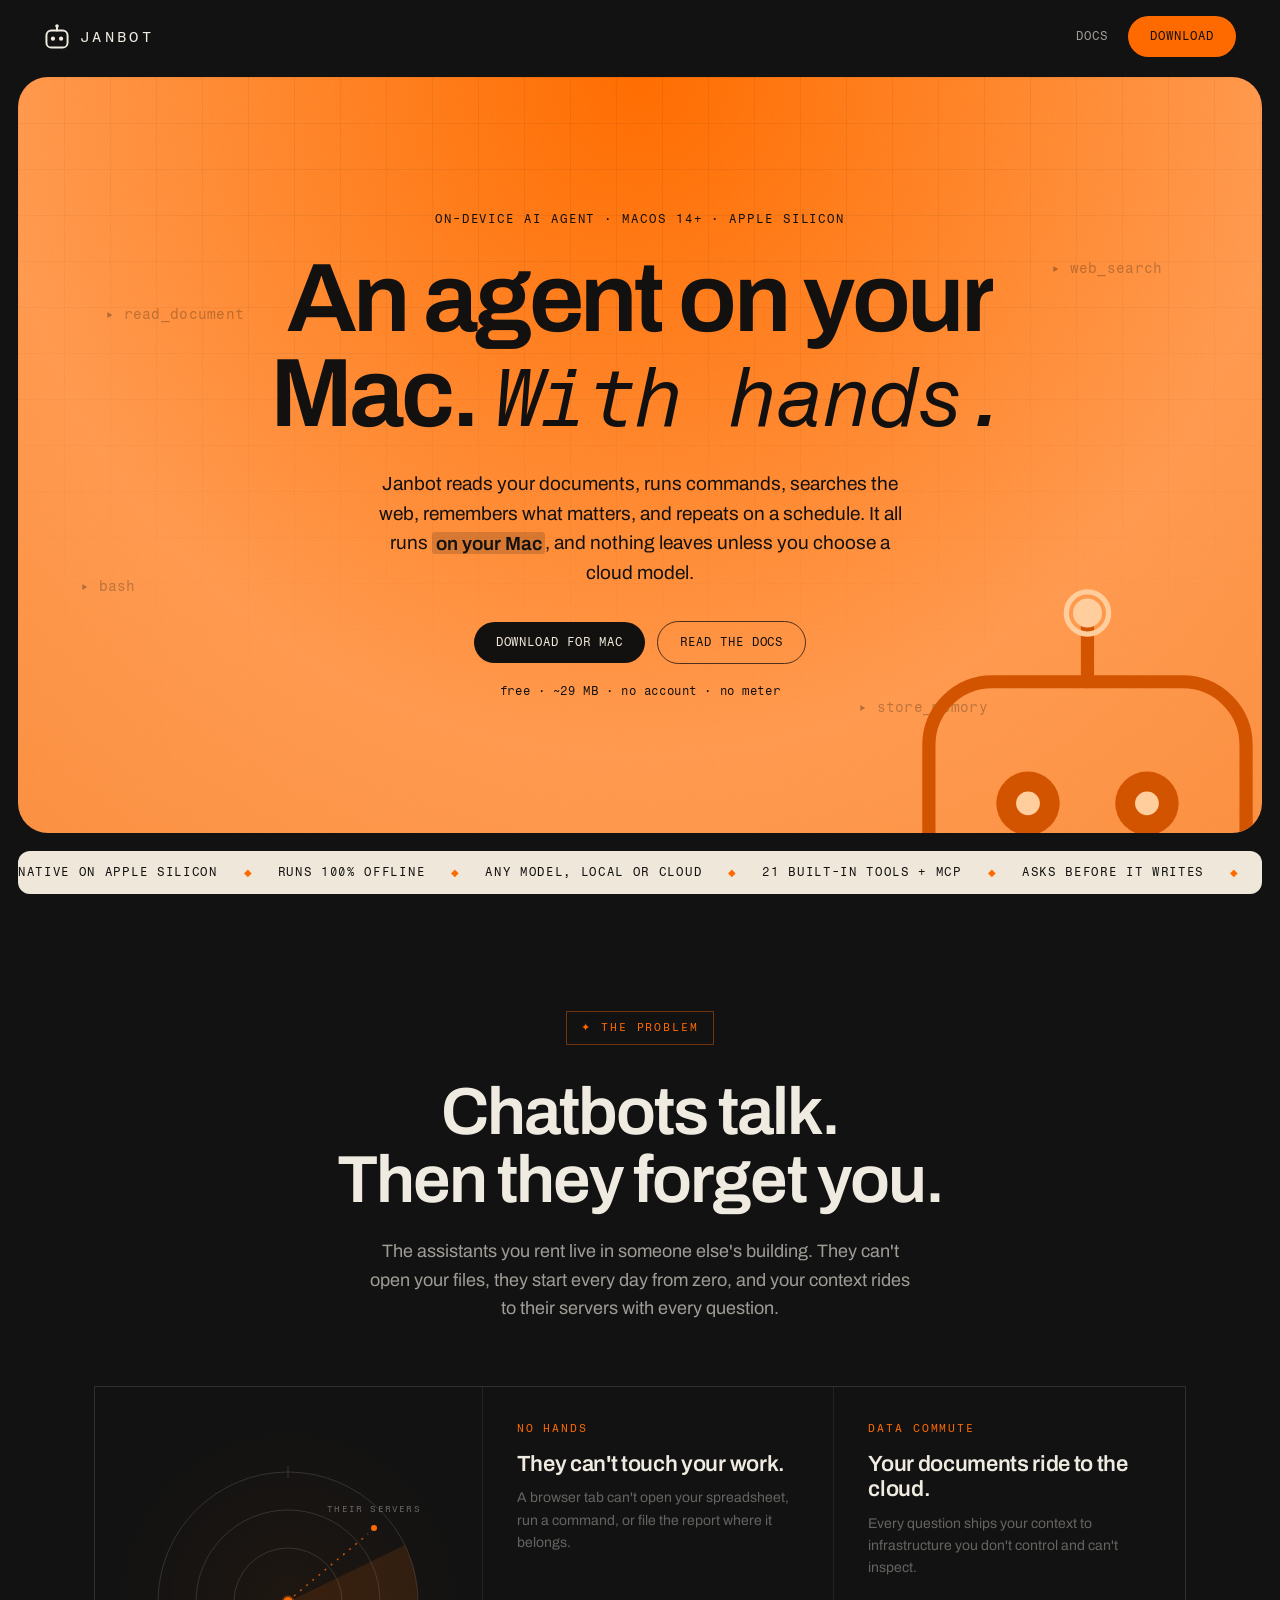
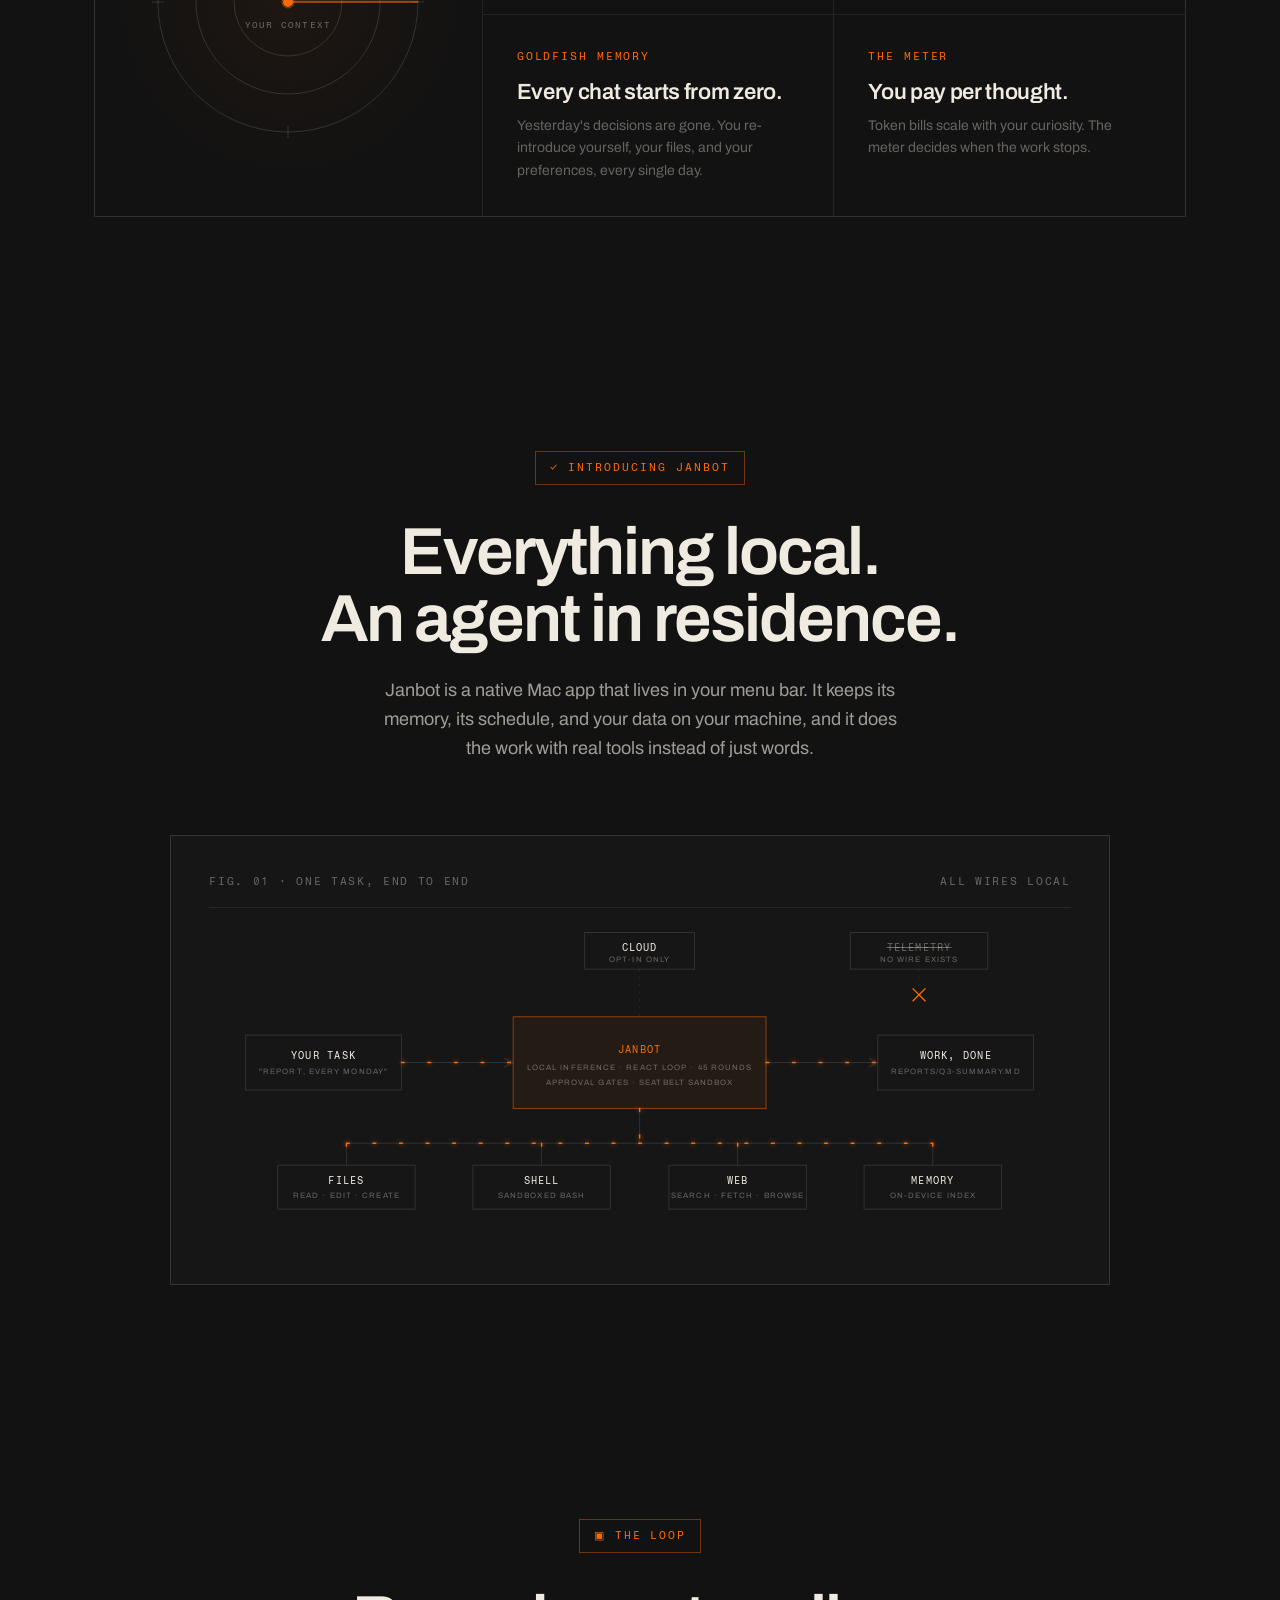
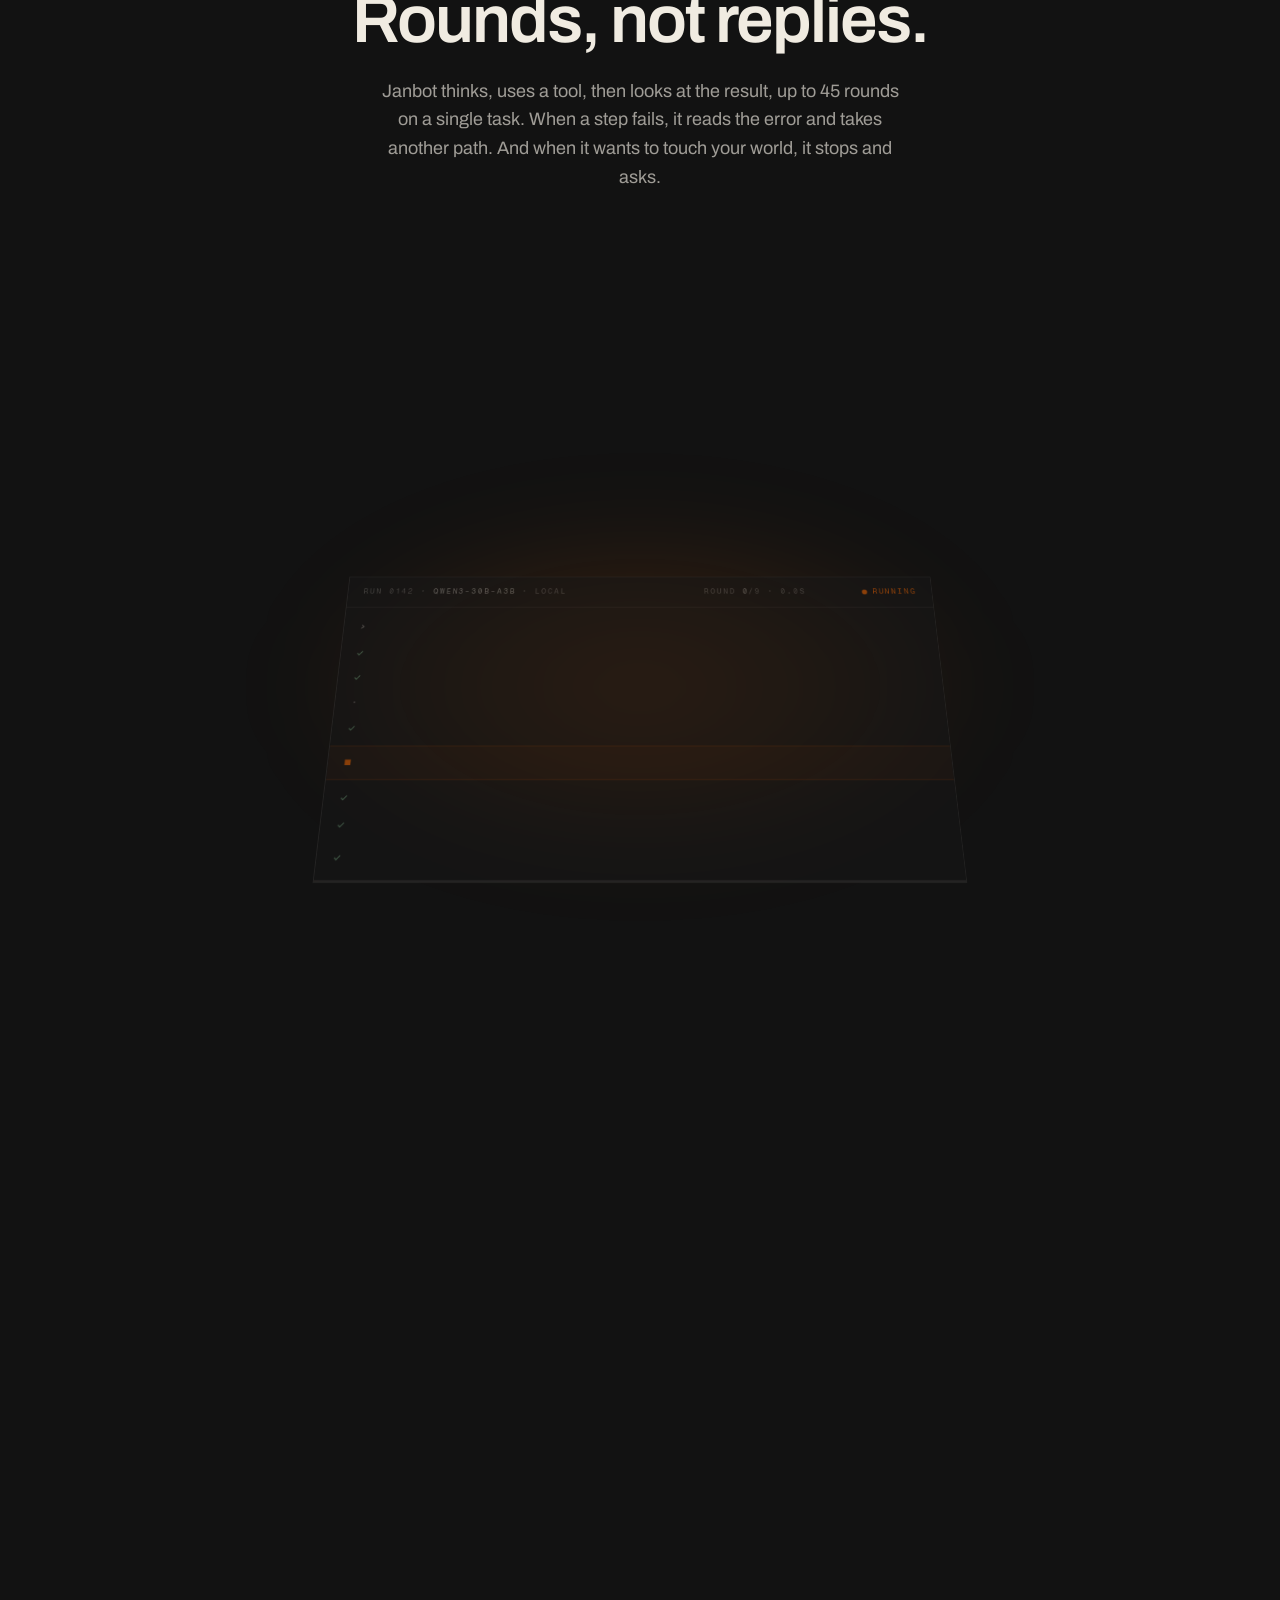
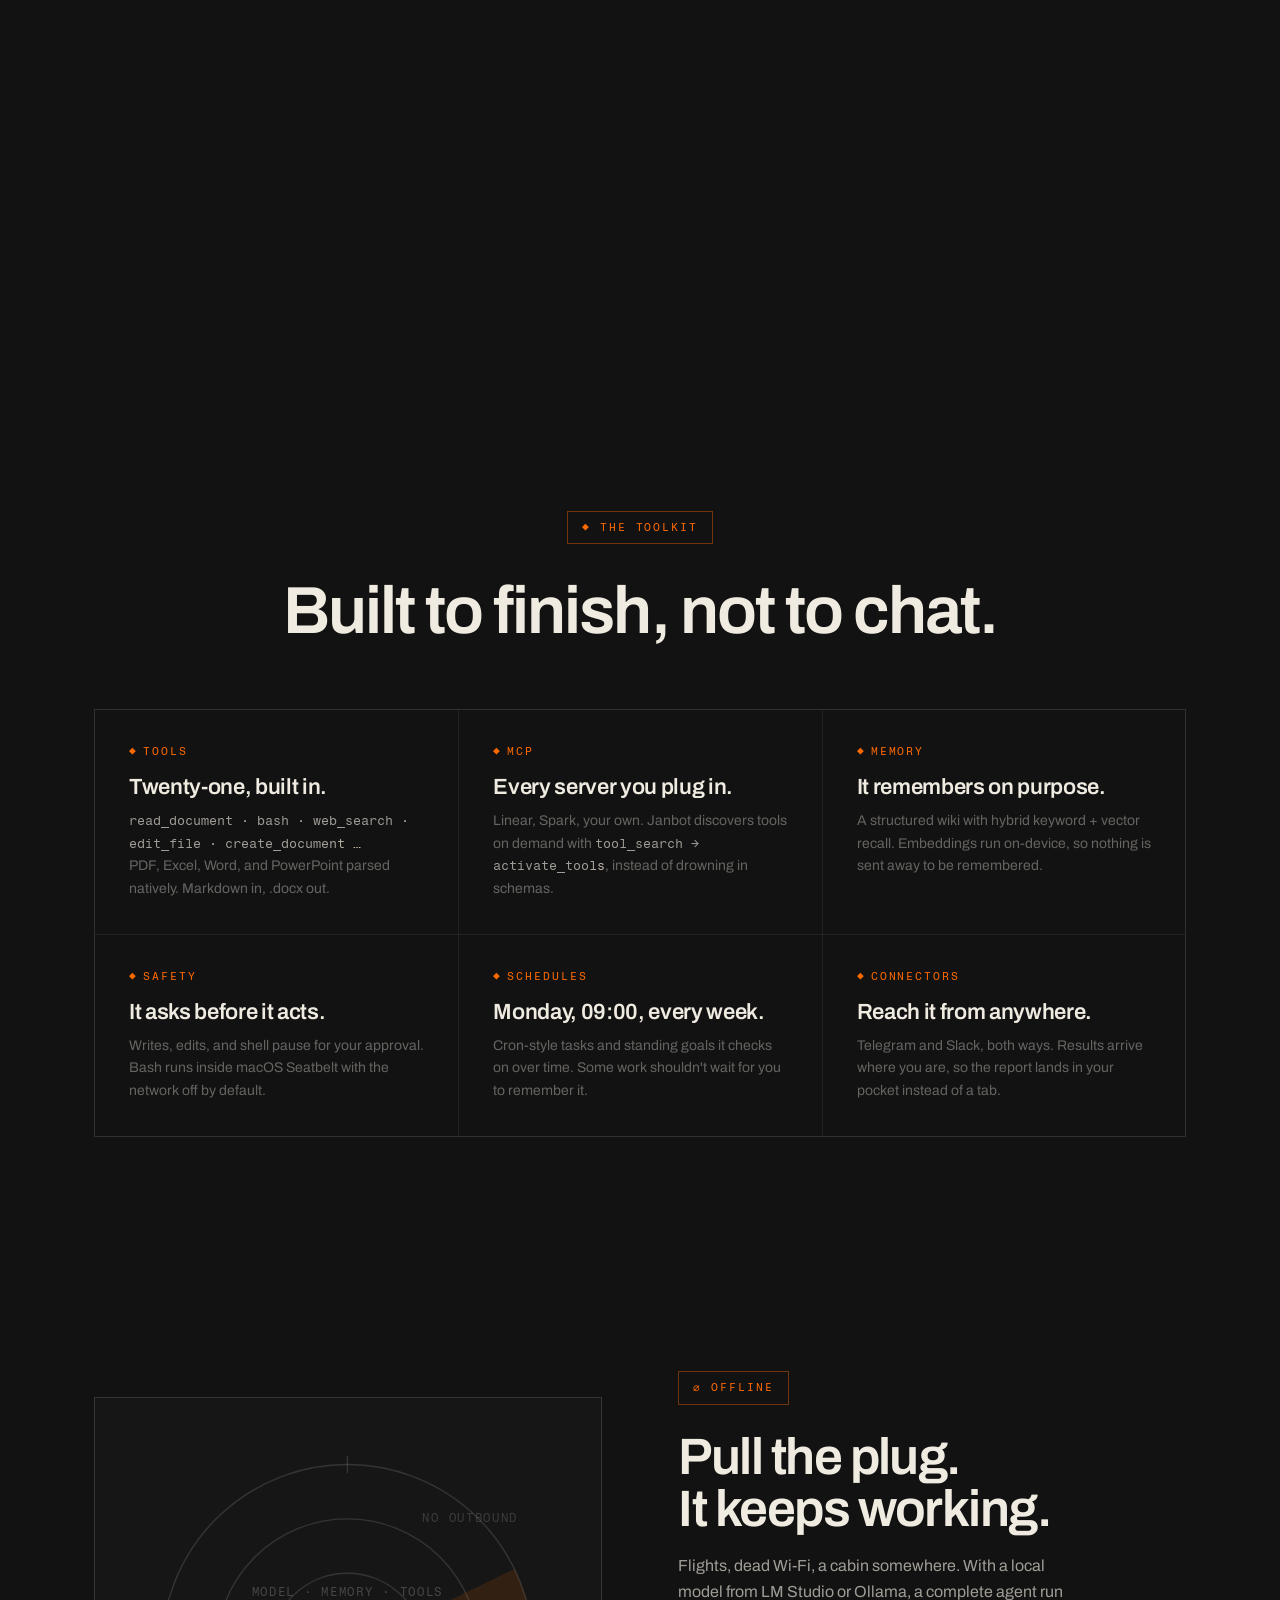
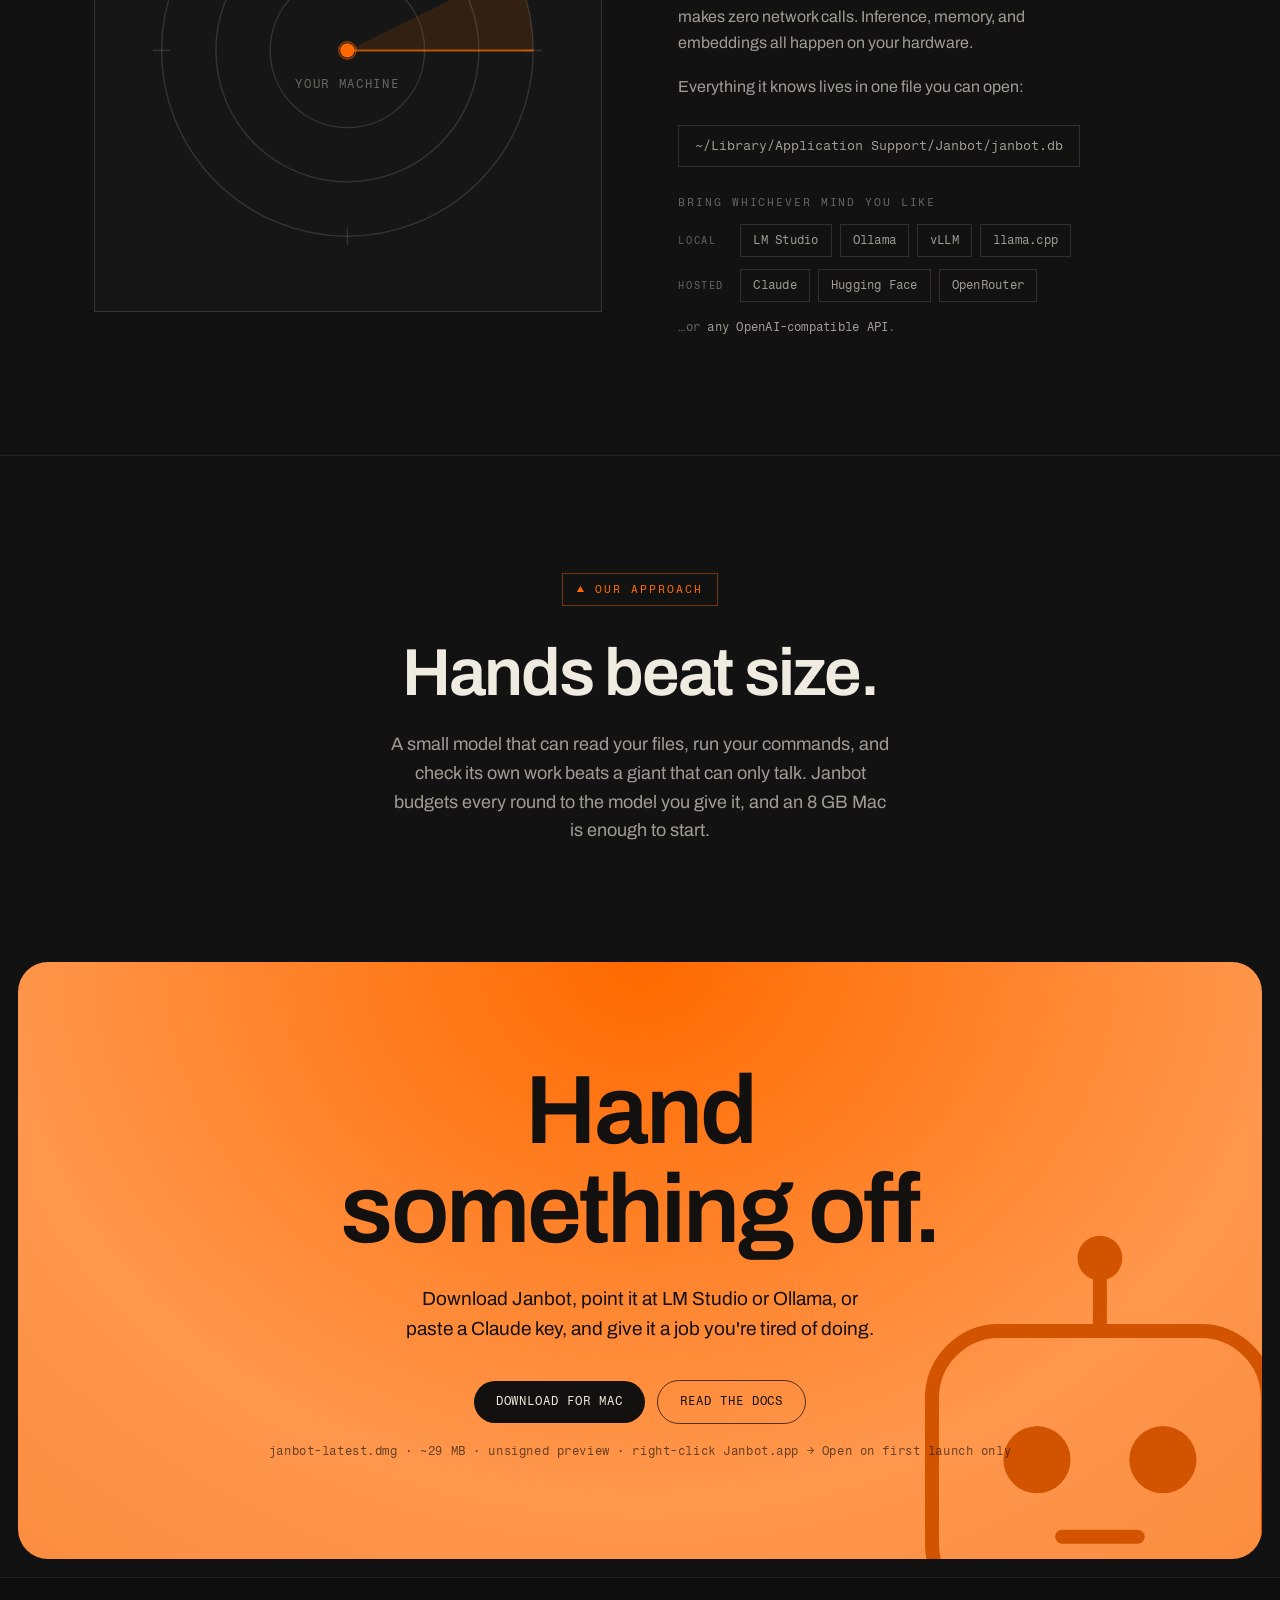
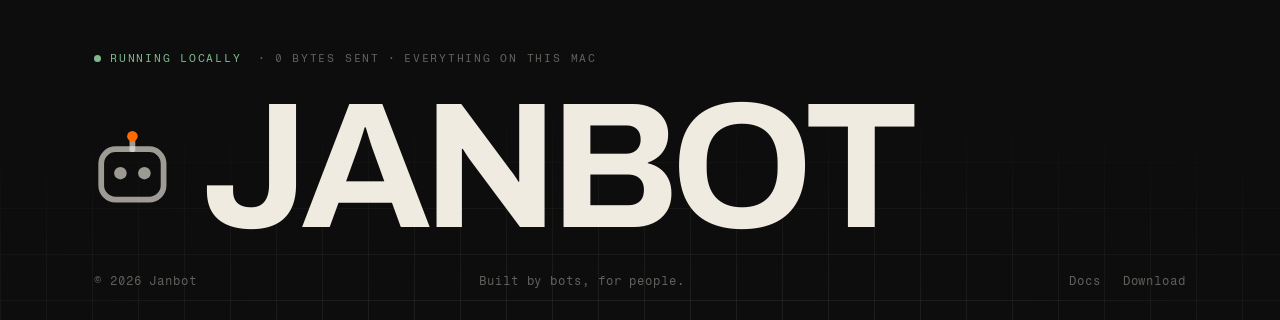
==== commit 4fda5e54: "feat: demo update" ====
--- a/index.html
+++ b/index.html
@@ -138,7 +138,9 @@
   .hero-panel {
     position: relative;
     background:
-      radial-gradient(125% 92% at 50% -12%, #FF9042 0%, var(--orange) 44%, #EF6000 100%);
+      radial-gradient(129.47% 179.42% at 50% 0%, #FF6A00 0%, #FF974D 24.96%, #F47F2C 54.42%, #FF6A00 100%);
+    background-size: 160% 200%;
+    background-position: 50% 0%;
     color: var(--ink);
     border-radius: clamp(18px, 2.4vw, 30px);
     overflow: hidden;
@@ -146,6 +148,15 @@
     display: flex;
     flex-direction: column;
     justify-content: center;
+  }
+  .hero-panel:hover { animation: gradient-drift 7s ease-in-out infinite; }
+  @keyframes gradient-drift {
+    0%   { background-position: 50% 0%; }
+    50%  { background-position: 50% 100%; }
+    100% { background-position: 50% 0%; }
+  }
+  @media (prefers-reduced-motion: reduce) {
+    .hero-panel:hover, .cta-panel:hover { animation: none; }
   }
   /* faint blueprint grid, lit from the top and fading toward the edges */
   .hero-panel::before {
@@ -410,10 +421,14 @@
     white-space: nowrap;
   }
   .ticker-track {
-    display: inline-flex;
+    display: flex;
+    width: max-content;
     padding: 12px 0;
     animation: tick 46s linear infinite;
-  }
+    will-change: transform;
+  }
+  /* 4 identical sets; -50% shifts exactly 2 sets, which always
+     overflow the viewport, so the loop never shows a gap. */
   @keyframes tick {
     from { transform: translateX(0); }
     to   { transform: translateX(-50%); }
@@ -640,7 +655,7 @@
     display: flex;
     align-items: center;
     justify-content: center;
-    perspective: 1400px;
+    perspective: 1050px;
   }
   /* ambient glow that breathes behind the terminal */
   .runlog-sticky::before {
@@ -814,7 +829,55 @@
 
   .lrow .st { flex: 0 0 12px; position: relative; }
   .lrow .st-ok { color: var(--ok); }
-  .lrow .tool { color: var(--bone); }
+  /* tool names read as small pills that ignite when their step fires */
+  .lrow .tool {
+    color: var(--bone);
+    border: 1px solid var(--line-soft);
+    border-radius: 3px;
+    padding: 1px 7px;
+    background: rgba(240, 235, 225, 0.02);
+    transition: color 0.3s var(--ease), border-color 0.3s var(--ease),
+                background 0.3s var(--ease), box-shadow 0.3s var(--ease);
+  }
+  .lrow.active:not(.lrow-user) .tool {
+    color: var(--orange);
+    border-color: rgba(255, 106, 0, 0.55);
+    background: rgba(255, 106, 0, 0.1);
+    box-shadow: 0 0 12px -2px rgba(255, 106, 0, 0.5);
+  }
+
+  /* ── header compute meter: a live equalizer while rounds run ── */
+  .rl-spark {
+    display: inline-flex;
+    align-items: flex-end;
+    gap: 2px;
+    height: 11px;
+    opacity: 0;
+    transition: opacity 0.5s var(--ease);
+  }
+  .runlog.live .rl-spark { opacity: 0.9; }
+  .rl-spark > i {
+    width: 2px;
+    height: 100%;
+    background: var(--orange);
+    transform-origin: bottom;
+    transform: scaleY(0.18);
+    border-radius: 1px;
+  }
+  .runlog.live .rl-spark > i { animation: rl-eq 0.9s var(--ease) infinite; }
+  .rl-spark > i:nth-child(1) { animation-delay: 0s;    animation-duration: 0.85s; }
+  .rl-spark > i:nth-child(2) { animation-delay: 0.14s; animation-duration: 1.05s; }
+  .rl-spark > i:nth-child(3) { animation-delay: 0.32s; animation-duration: 0.78s; }
+  .rl-spark > i:nth-child(4) { animation-delay: 0.08s; animation-duration: 1.15s; }
+  .rl-spark > i:nth-child(5) { animation-delay: 0.24s; animation-duration: 0.9s;  }
+  .rl-spark > i:nth-child(6) { animation-delay: 0.4s;  animation-duration: 1.0s;  }
+  .rl-spark > i:nth-child(7) { animation-delay: 0.16s; animation-duration: 0.82s; }
+  .rl-spark > i:nth-child(8) { animation-delay: 0.3s;  animation-duration: 1.1s;  }
+  .rl-spark > i:nth-child(9) { animation-delay: 0.06s; animation-duration: 0.95s; }
+  @keyframes rl-eq {
+    0%, 100% { transform: scaleY(0.18); }
+    50%      { transform: scaleY(1); }
+  }
   .lrow.lrow-user { color: var(--bone-2); font-style: italic; padding-bottom: 12px; }
   .lrow-gate {
     background: rgba(255, 106, 0, 0.06);
@@ -835,8 +898,36 @@
     padding: 2px 8px;
     margin-right: 6px;
   }
+  /* held-breath beat: the gate throbs while the write is pending approval */
+  .lrow-gate.active .gate-chip {
+    animation: gate-held 1.1s var(--ease) infinite;
+  }
+  @keyframes gate-held {
+    0%, 100% { background: rgba(255, 106, 0, 0);    box-shadow: 0 0 0 0 rgba(255, 106, 0, 0.4); }
+    50%      { background: rgba(255, 106, 0, 0.16); box-shadow: 0 0 0 4px rgba(255, 106, 0, 0); }
+  }
   .gate-ok { color: var(--ok); }
+  /* once the write is allowed, the verdict lands with a brief flash */
+  .lrow-gate.show:not(.active) .gate-ok {
+    animation: gate-land 0.7s var(--ease);
+    text-shadow: 0 0 10px rgba(64, 200, 120, 0.5);
+  }
+  @keyframes gate-land {
+    0%   { text-shadow: 0 0 16px rgba(64, 200, 120, 0.9); }
+    100% { text-shadow: 0 0 10px rgba(64, 200, 120, 0.5); }
+  }
+
   .lrow-done { color: var(--bone-2); padding-top: 12px; }
+  /* final line breathes once when the run completes */
+  .runlog.done .lrow-done {
+    animation: rl-finish 1.1s var(--ease);
+  }
+  .runlog.done .lrow-done .st-ok { color: var(--ok); }
+  @keyframes rl-finish {
+    0%   { color: var(--bone); text-shadow: 0 0 18px rgba(64, 200, 120, 0.55); }
+    60%  { text-shadow: 0 0 12px rgba(64, 200, 120, 0.3); }
+    100% { color: var(--bone-2); text-shadow: none; }
+  }
 
   /* ═══════════ CAPABILITIES — bordered six ═══════════ */
   .six {
@@ -988,11 +1079,14 @@
   }
   .cta-panel {
     position: relative;
-    background: var(--orange);
+    background: radial-gradient(129.47% 179.42% at 50% 0%, #FF6A00 0%, #FF974D 24.96%, #F47F2C 54.42%, #FF6A00 100%);
+    background-size: 160% 200%;
+    background-position: 50% 0%;
     color: var(--ink);
     border-radius: clamp(18px, 2.4vw, 30px);
     overflow: hidden;
   }
+  .cta-panel:hover { animation: gradient-drift 7s ease-in-out infinite; }
   .cta-panel ::selection { background: rgba(19, 17, 16, 0.85); color: var(--orange); }
   #cta .wrap {
     padding-top: clamp(80px, 11vh, 140px);
@@ -1280,6 +1374,22 @@
 <div class="ticker" aria-label="Janbot in six claims">
   <div class="ticker-track">
     <div class="ticker-set">
+      <span>Native on Apple Silicon</span><i>◆</i>
+      <span>Runs 100% offline</span><i>◆</i>
+      <span>Any model, local or cloud</span><i>◆</i>
+      <span>21 built-in tools + MCP</span><i>◆</i>
+      <span>Asks before it writes</span><i>◆</i>
+      <span>Scheduled runs while you sleep</span><i>◆</i>
+    </div>
+    <div class="ticker-set" aria-hidden="true">
+      <span>Native on Apple Silicon</span><i>◆</i>
+      <span>Runs 100% offline</span><i>◆</i>
+      <span>Any model, local or cloud</span><i>◆</i>
+      <span>21 built-in tools + MCP</span><i>◆</i>
+      <span>Asks before it writes</span><i>◆</i>
+      <span>Scheduled runs while you sleep</span><i>◆</i>
+    </div>
+    <div class="ticker-set" aria-hidden="true">
       <span>Native on Apple Silicon</span><i>◆</i>
       <span>Runs 100% offline</span><i>◆</i>
       <span>Any model, local or cloud</span><i>◆</i>
@@ -1461,6 +1571,7 @@
           <div class="runlog" id="runlog" role="img" aria-label="A run log: you ask for a weekly invoice summary; Janbot reads the spreadsheet, checks an exchange rate, notices a discrepancy and rereads, pauses at an approval gate before writing the report, schedules the Monday run, and finishes.">
             <div class="runlog-head">
               <span>RUN 0142 · <b>qwen3-30b-a3b</b> · LOCAL</span>
+              <span class="rl-spark" aria-hidden="true"><i></i><i></i><i></i><i></i><i></i><i></i><i></i><i></i><i></i></span>
               <span class="rl-meta">round <b id="rlRound">0</b>/9 · <span id="rlTime">0.0s</span></span>
               <span class="rl-status"><i class="rl-dot"></i><span id="rlStatusText">RUNNING</span></span>
             </div>
@@ -1824,9 +1935,11 @@
         // Intro zoom: plays once as the terminal enters, then holds static.
         var enter = Math.min(1, p / this.ENTER);
         var ez = 1 - Math.pow(1 - enter, 3);           // easeOutCubic
-        var scale = 0.9 + 0.1 * ez;
-        var tilt = (1 - ez) * 6;                        // deg, flattens to 0
-        log.style.transform = 'scale(' + scale.toFixed(4) + ') rotateX(' + tilt.toFixed(2) + 'deg)';
+        var scale = 0.78 + 0.27 * ez;                   // 0.78 → 1.05, punches in
+        var tilt = (1 - ez) * 18;                       // deg, flattens from a steep 18
+        var lift = (1 - ez) * 44;                       // px, rises into place
+        log.style.transform = 'translateY(' + lift.toFixed(1) + 'px) scale(' +
+          scale.toFixed(4) + ') rotateX(' + tilt.toFixed(2) + 'deg)';
         log.style.opacity = (0.5 + 0.5 * Math.min(1, p / (this.ENTER * 0.6))).toFixed(3);
 
         // Typing scrub: characters map 1:1 to scroll across the type band.
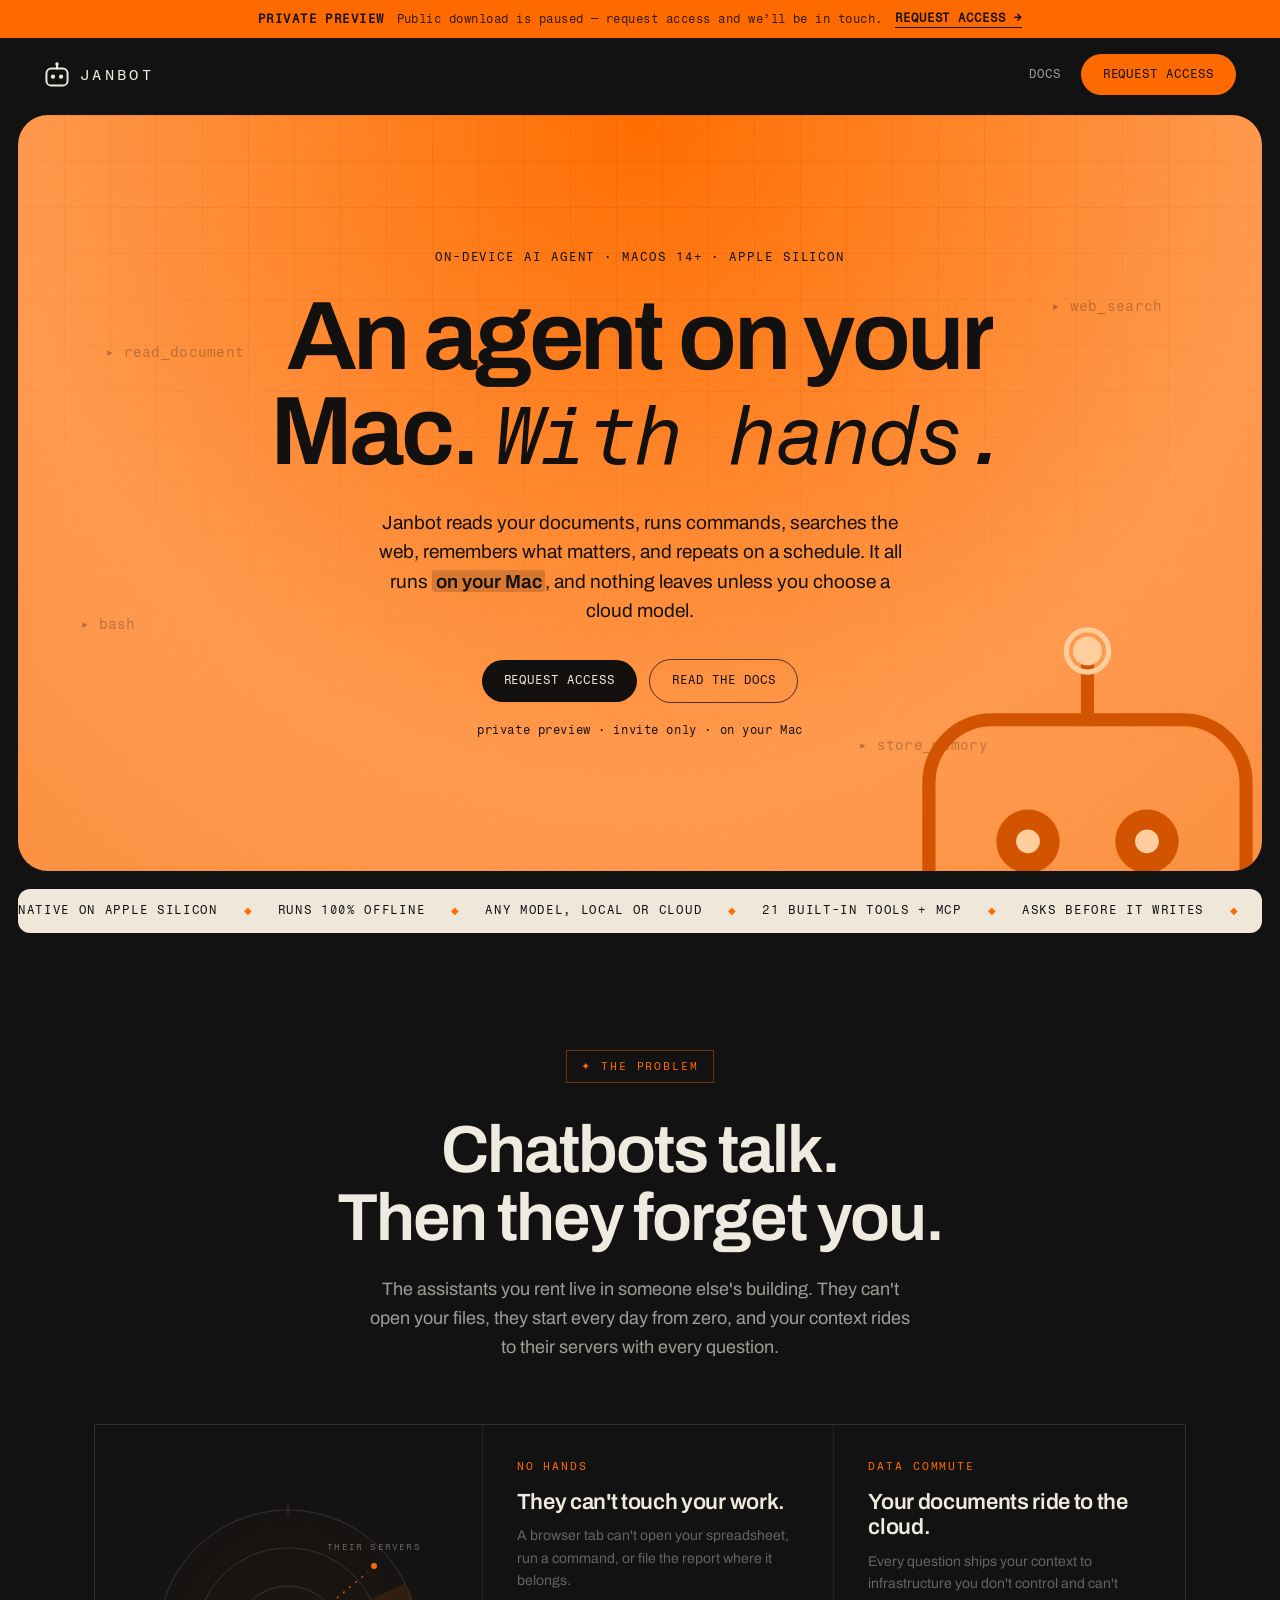
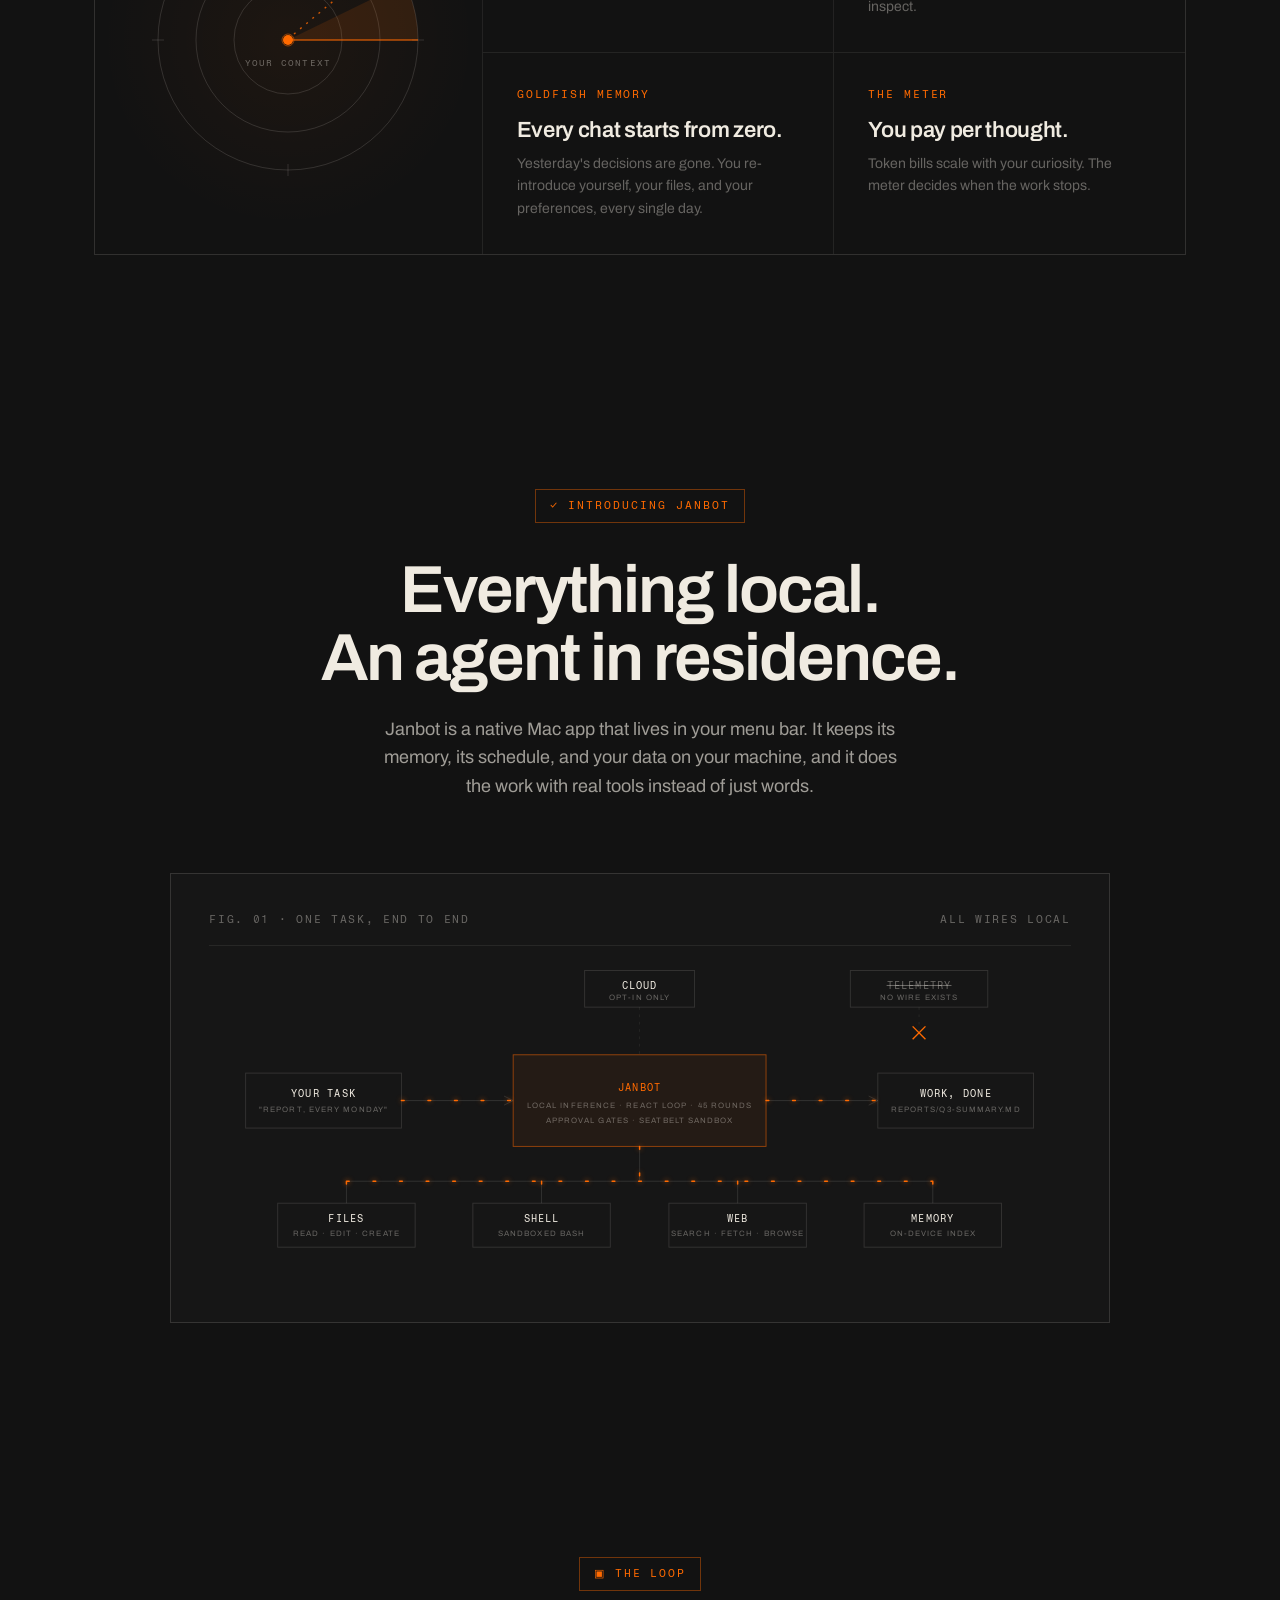
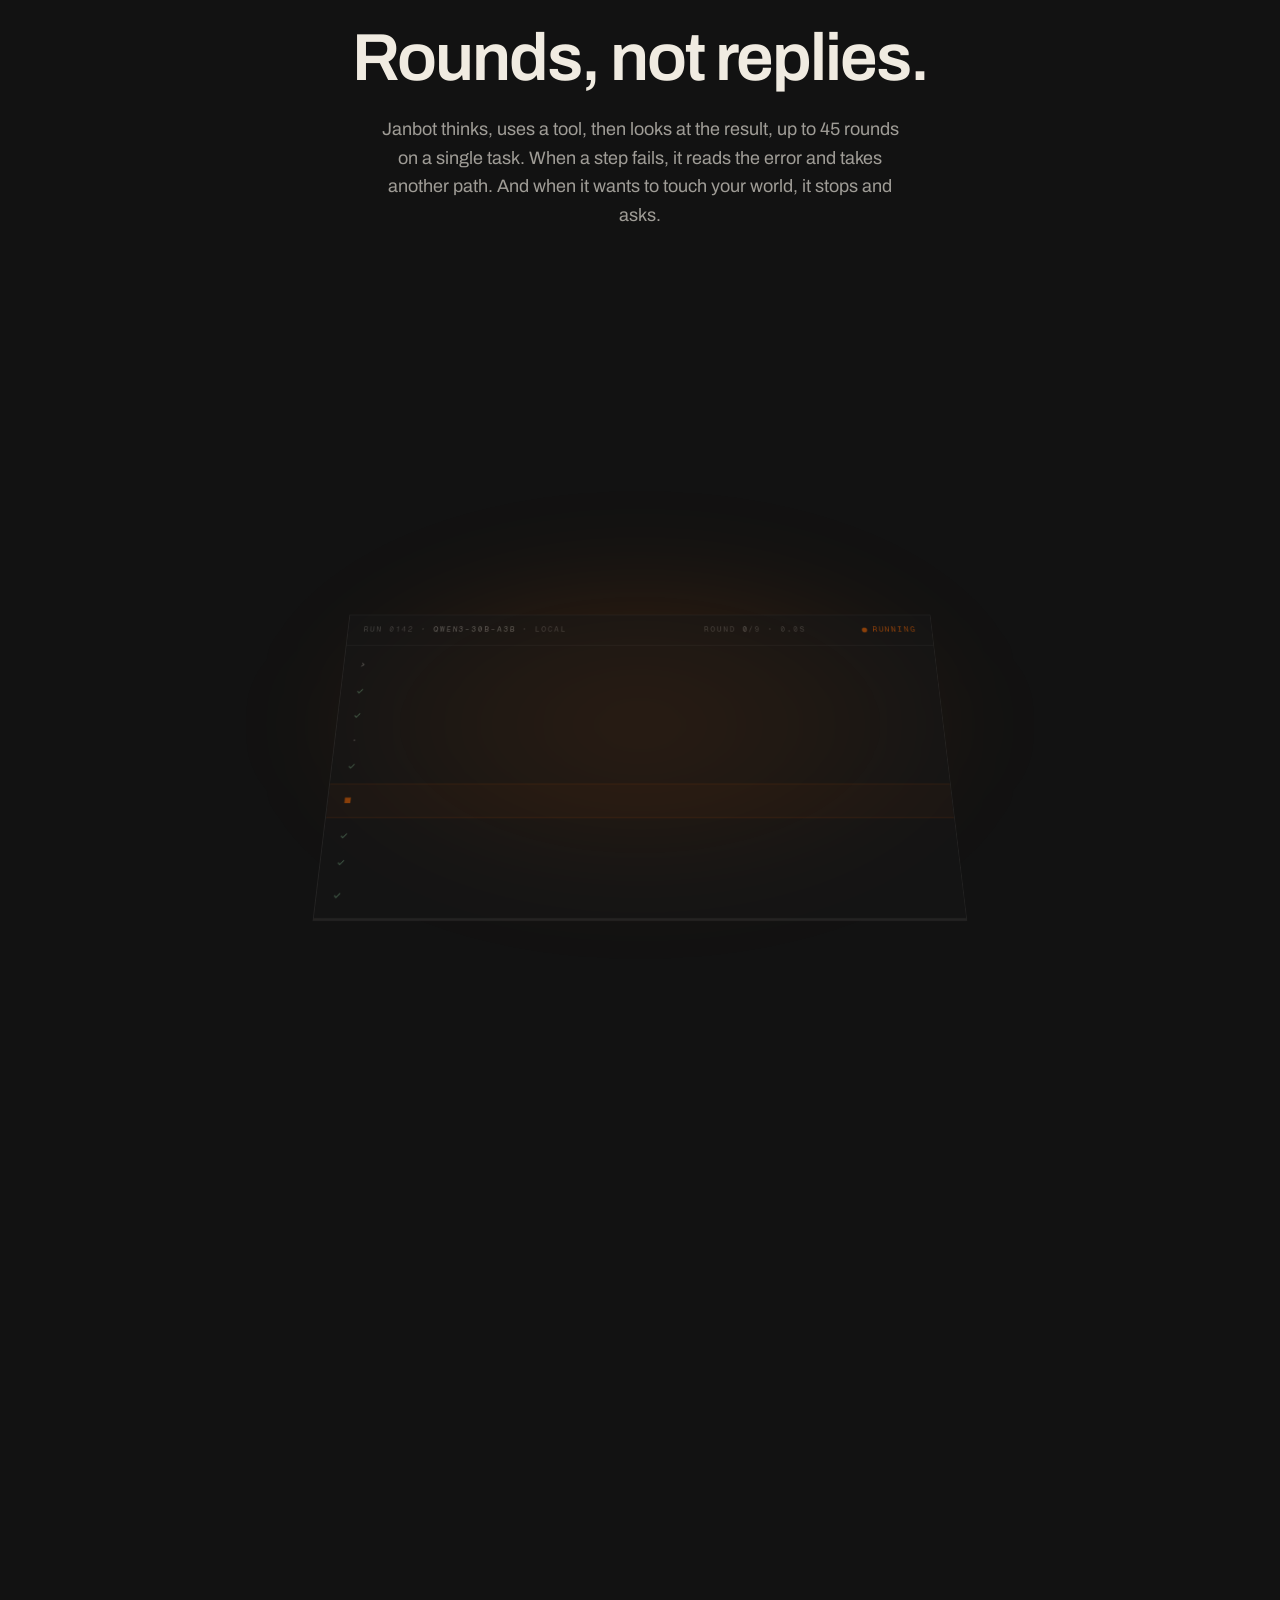
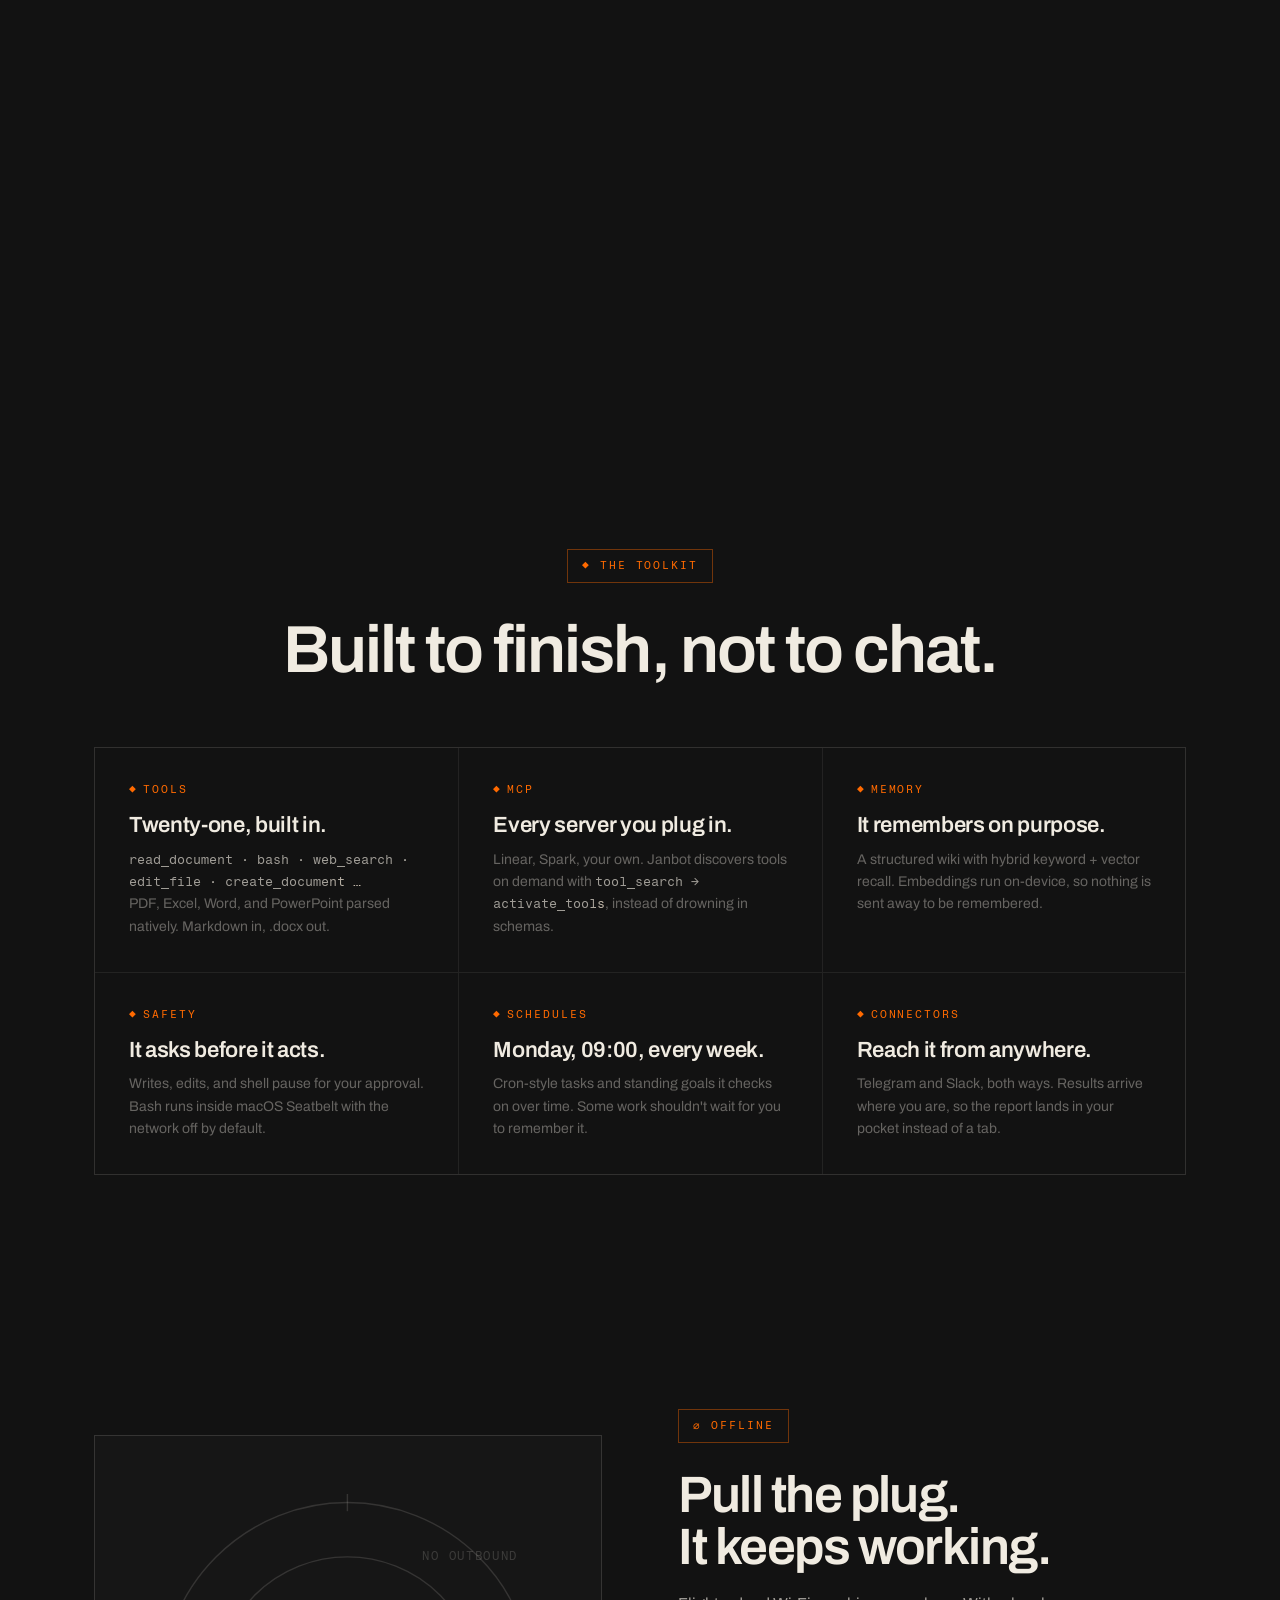
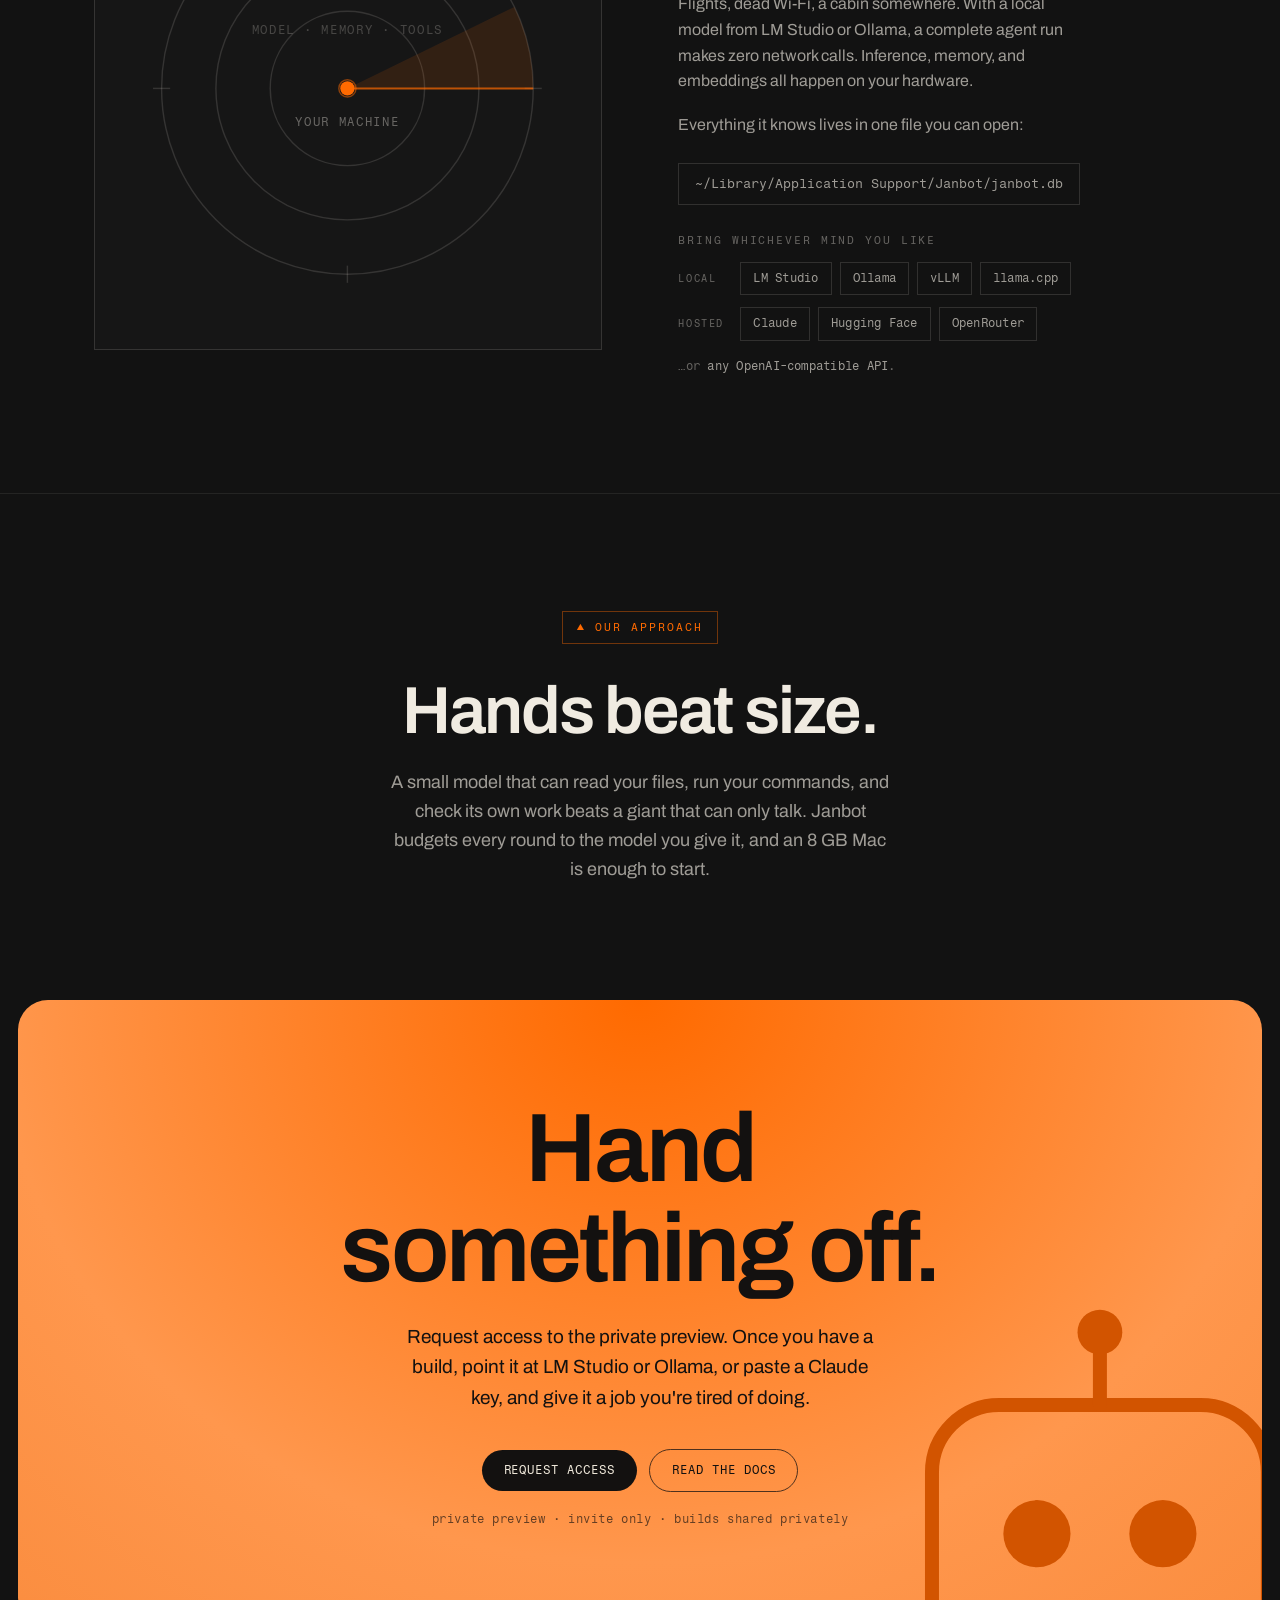
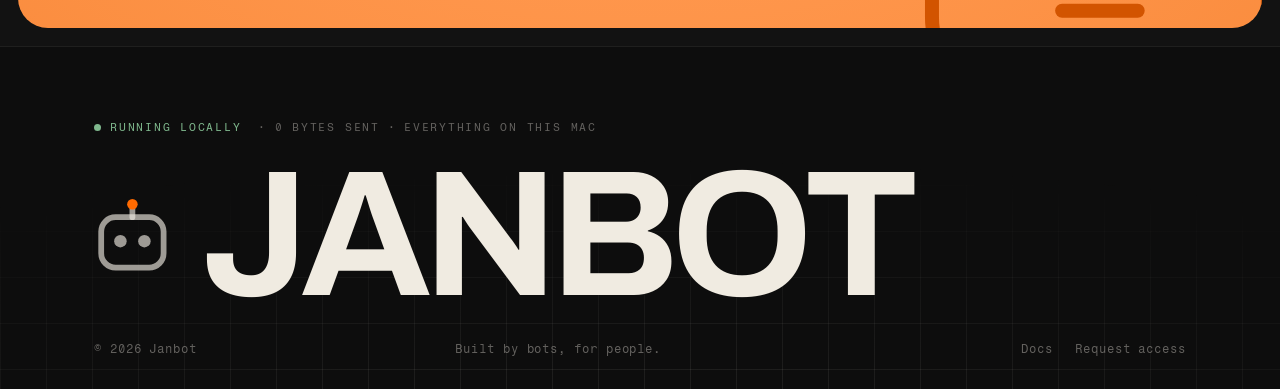
==== commit 3d577881: "Replace public download with Request access form links. Co-authored-by: Cursor <cursoragent@cursor.c" ====
--- a/index.html
+++ b/index.html
@@ -111,6 +111,41 @@
   /* ═══════════ HERO — an orange panel, framed on the dark page ═══════════ */
   :root { --frame: clamp(10px, 1.6vw, 18px); }
 
+  .access-banner {
+    display: flex;
+    align-items: center;
+    justify-content: center;
+    gap: 12px;
+    flex-wrap: wrap;
+    padding: 10px clamp(16px, 3vw, 28px);
+    background: var(--orange);
+    color: var(--ink);
+    text-decoration: none;
+    font-family: var(--mono);
+    font-size: 12px;
+    letter-spacing: 0.04em;
+    line-height: 1.35;
+    text-align: center;
+    transition: background 0.18s var(--ease);
+  }
+  .access-banner:hover { background: #FF7D1F; }
+  .access-banner-label {
+    font-weight: 600;
+    letter-spacing: 0.12em;
+    text-transform: uppercase;
+  }
+  .access-banner-msg { opacity: 0.88; }
+  .access-banner-cta {
+    font-weight: 600;
+    letter-spacing: 0.08em;
+    text-transform: uppercase;
+    border-bottom: 1.5px solid currentColor;
+    padding-bottom: 1px;
+  }
+  @media (max-width: 640px) {
+    .access-banner-msg { display: none; }
+  }
+
   .top-nav {
     display: flex;
     align-items: center;
@@ -1297,6 +1332,12 @@
 
 <a class="skip" href="#main">Skip to content</a>
 
+<a class="access-banner" href="https://docs.google.com/forms/d/e/1FAIpQLSfitd2bcirZFSuv5LWFR64CkXnH7Dr53xU0hwhZsThrmVEXMA/viewform?usp=header" target="_blank" rel="noopener noreferrer">
+  <span class="access-banner-label">Private preview</span>
+  <span class="access-banner-msg">Public download is paused — request access and we’ll be in touch.</span>
+  <span class="access-banner-cta">Request access →</span>
+</a>
+
 <!-- ═══ NAV ═══ -->
 <nav class="top-nav" aria-label="Site">
   <a class="brand" href="#" aria-label="Janbot home">
@@ -1311,7 +1352,7 @@
   </a>
   <div class="hero-nav-links">
     <a class="plain" href="docs.html">Docs</a>
-    <a class="pill pill-hot" href="janbot-latest.dmg" download>Download</a>
+    <a class="pill pill-hot" href="https://docs.google.com/forms/d/e/1FAIpQLSfitd2bcirZFSuv5LWFR64CkXnH7Dr53xU0hwhZsThrmVEXMA/viewform?usp=header" target="_blank" rel="noopener noreferrer">Request access</a>
   </div>
 </nav>
 
@@ -1362,10 +1403,10 @@
         and nothing leaves unless you choose a cloud model.
       </p>
       <div class="hero-ctas rise" style="animation-delay:.34s">
-        <a class="pill pill-ink" href="janbot-latest.dmg" download>Download for Mac</a>
+        <a class="pill pill-ink" href="https://docs.google.com/forms/d/e/1FAIpQLSfitd2bcirZFSuv5LWFR64CkXnH7Dr53xU0hwhZsThrmVEXMA/viewform?usp=header" target="_blank" rel="noopener noreferrer">Request access</a>
         <a class="pill pill-line" href="docs.html">Read the docs</a>
       </div>
-      <p class="hero-fine rise" style="animation-delay:.42s">free · ~29 MB · no account · no meter</p>
+      <p class="hero-fine rise" style="animation-delay:.42s">private preview · invite only · on your Mac</p>
     </div>
   </div>
 </header>
@@ -1721,14 +1762,15 @@
       <div class="rev">
         <h2>Hand something off.</h2>
         <p class="cta-sub">
-          Download Janbot, point it at LM Studio or Ollama, or paste a Claude
-          key, and give it a job you're tired of doing.
+          Request access to the private preview. Once you have a build, point it
+          at LM Studio or Ollama, or paste a Claude key, and give it a job you're
+          tired of doing.
         </p>
         <div class="hero-ctas">
-          <a class="pill pill-ink" href="janbot-latest.dmg" download>Download for Mac</a>
+          <a class="pill pill-ink" href="https://docs.google.com/forms/d/e/1FAIpQLSfitd2bcirZFSuv5LWFR64CkXnH7Dr53xU0hwhZsThrmVEXMA/viewform?usp=header" target="_blank" rel="noopener noreferrer">Request access</a>
           <a class="pill pill-line" href="docs.html">Read the docs</a>
         </div>
-        <p class="hero-fine">janbot-latest.dmg · ~29 MB · unsigned preview · right-click Janbot.app → Open on first launch only</p>
+        <p class="hero-fine">private preview · invite only · builds shared privately</p>
       </div>
     </div>
     </div>
@@ -1759,7 +1801,7 @@
     <span class="foot-egg" title="Began life as a Dutch swearing bot.">Built by bots, for people.<span class="egg">&ensp;Godverdomme.</span></span>
     <div class="foot-links">
       <a href="docs.html">Docs</a>
-      <a href="janbot-latest.dmg" download>Download</a>
+      <a href="https://docs.google.com/forms/d/e/1FAIpQLSfitd2bcirZFSuv5LWFR64CkXnH7Dr53xU0hwhZsThrmVEXMA/viewform?usp=header" target="_blank" rel="noopener noreferrer">Request access</a>
     </div>
   </div>
 </footer>
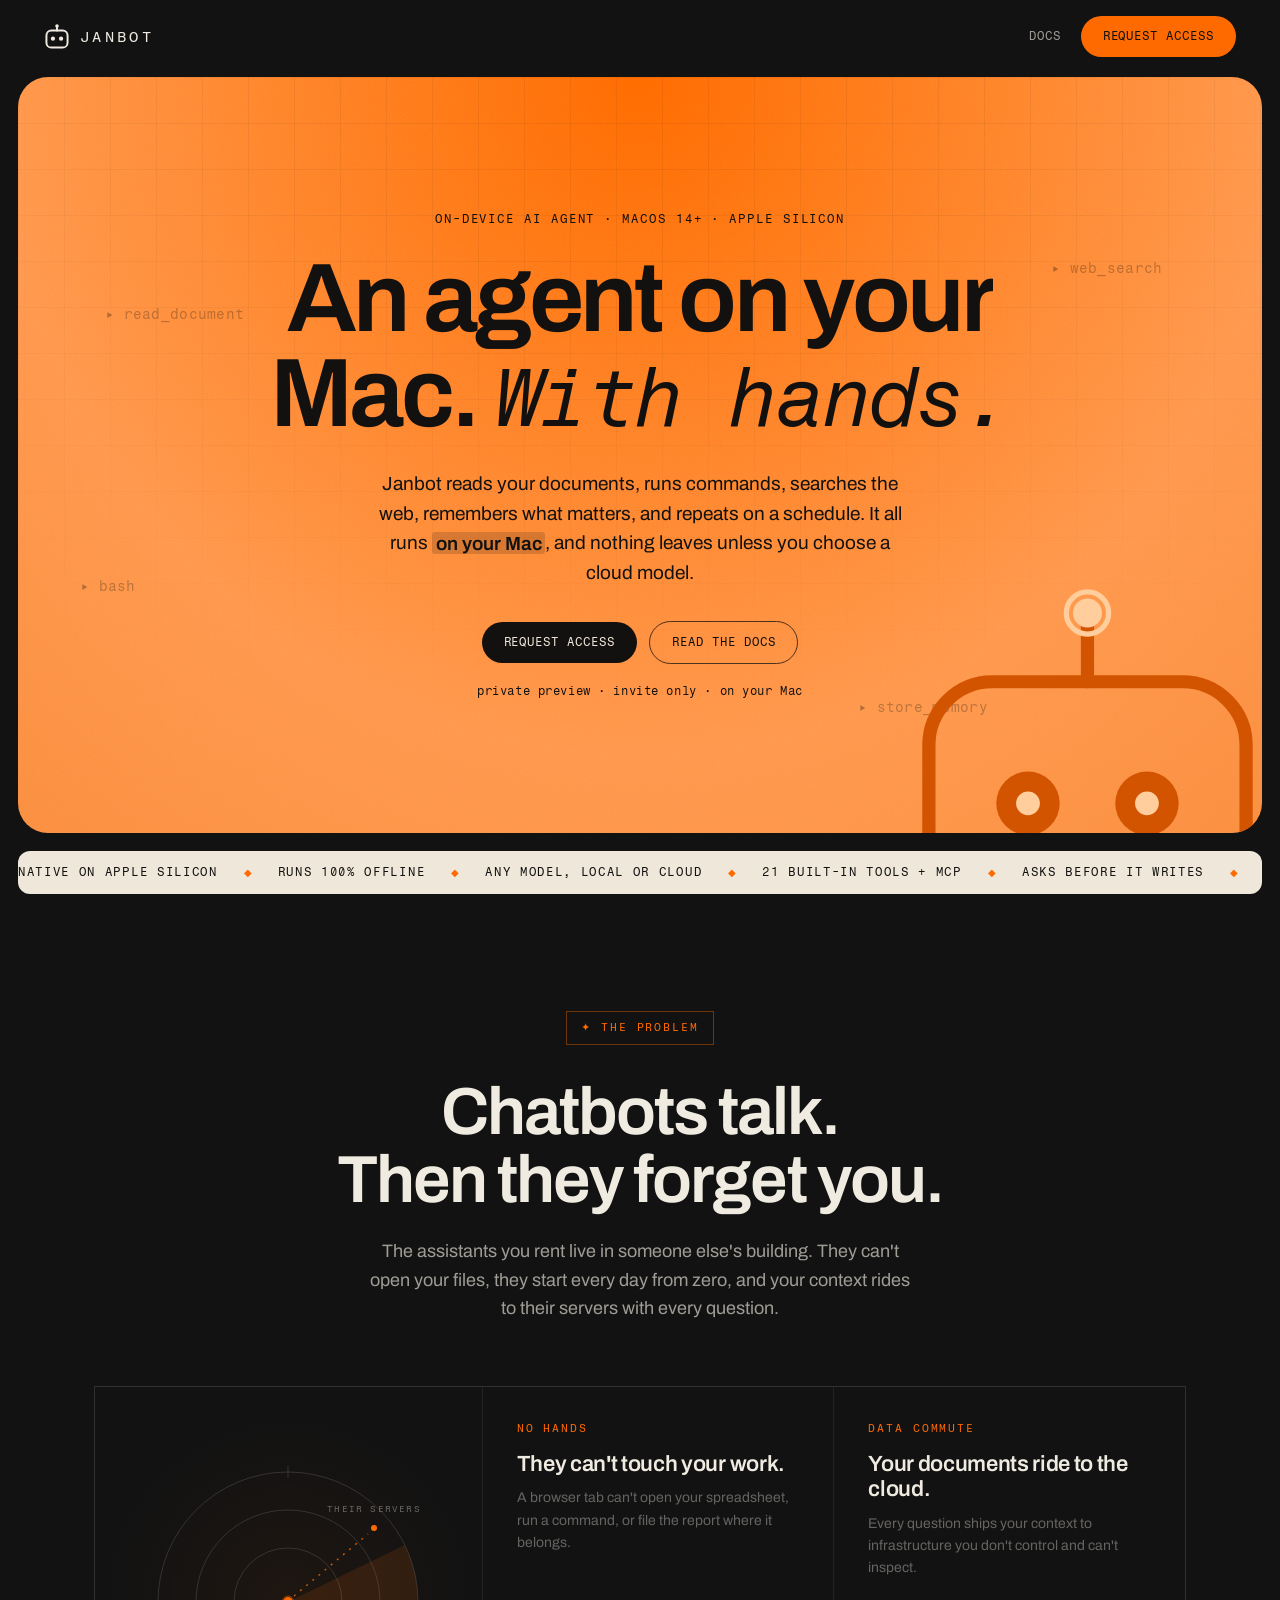
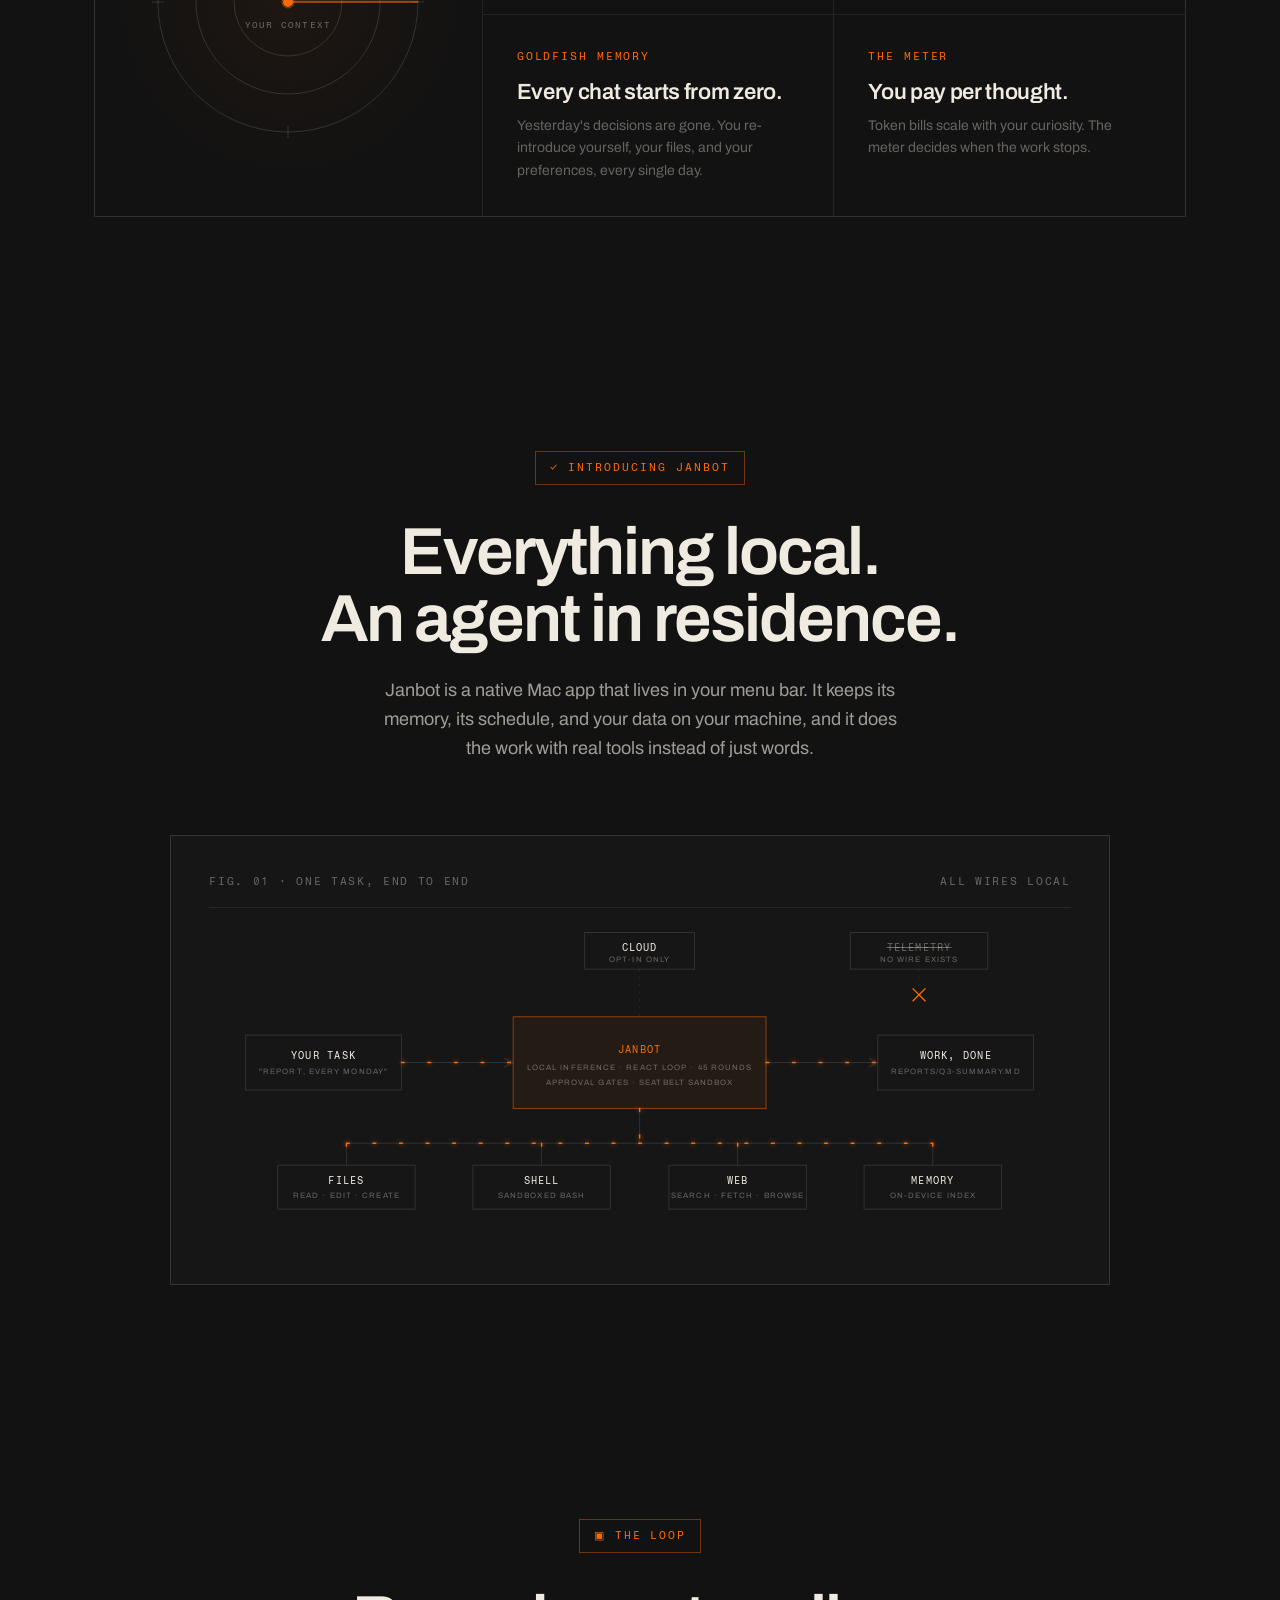
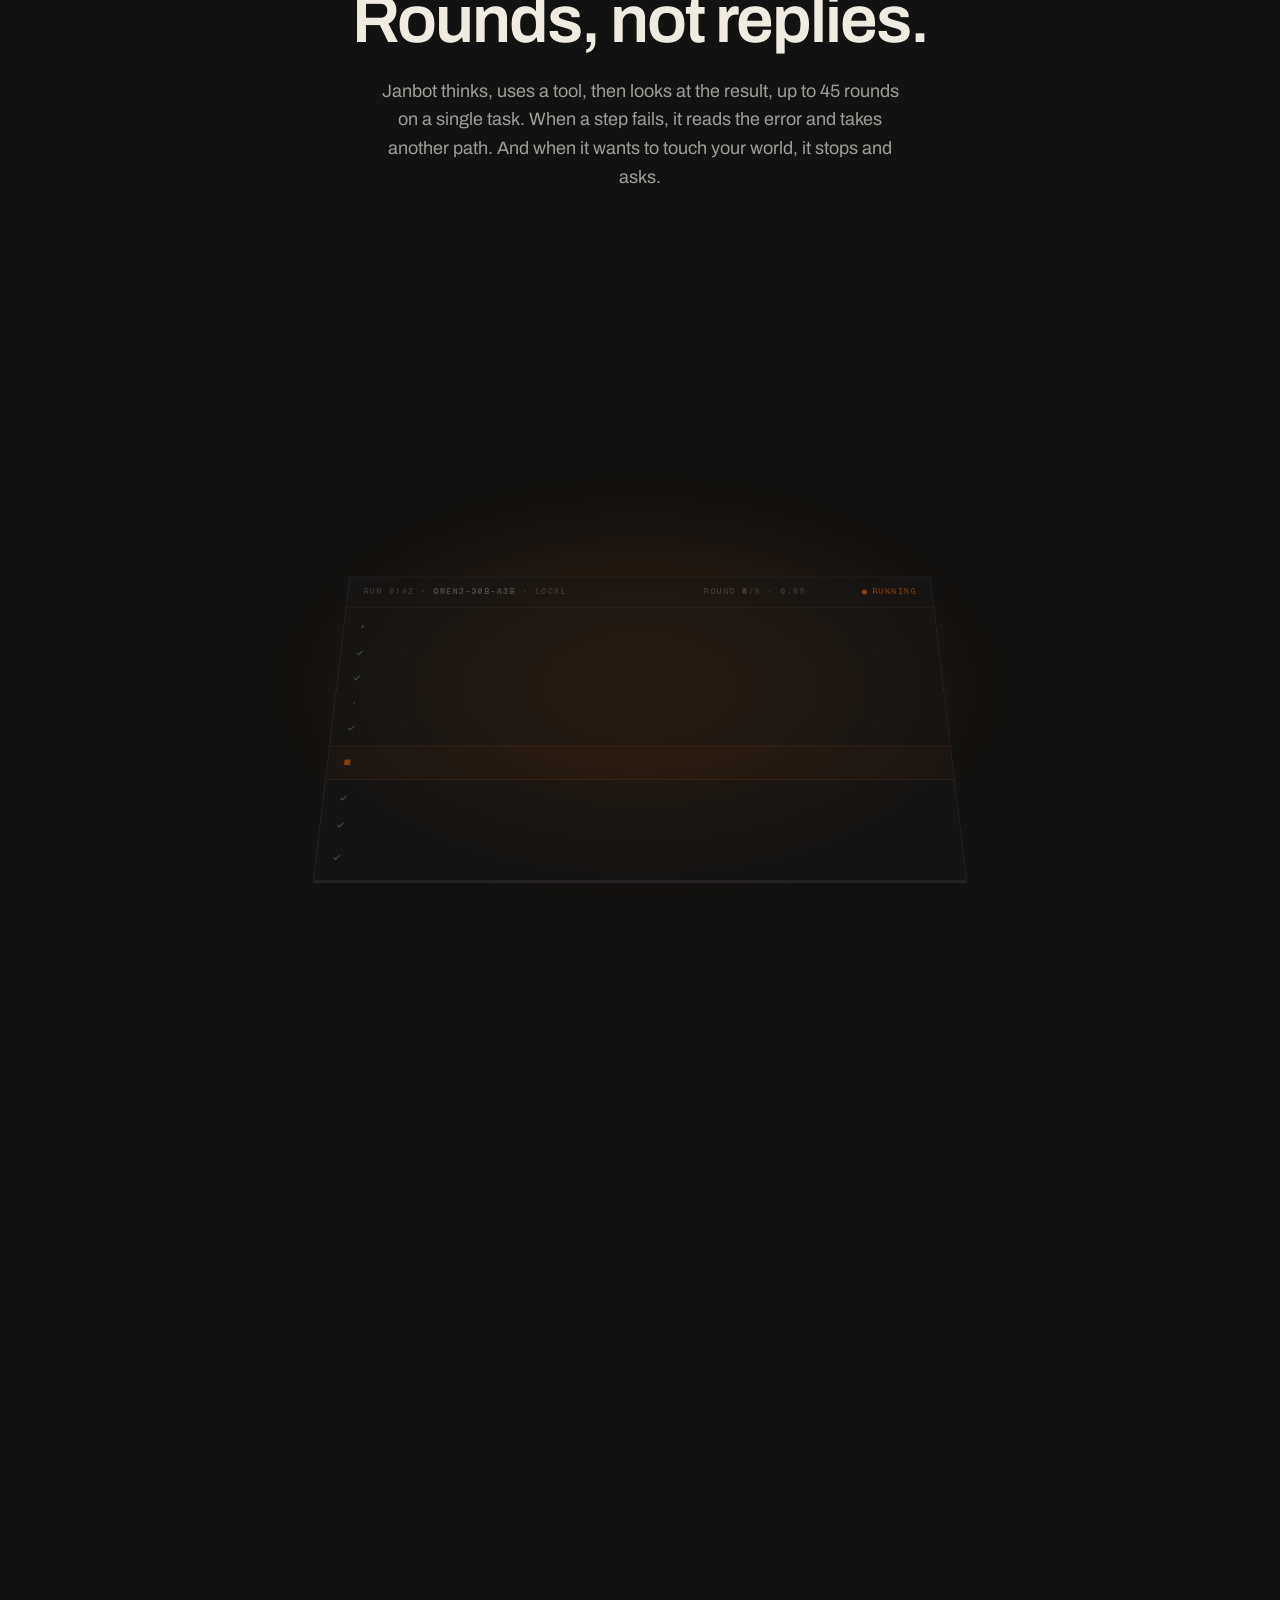
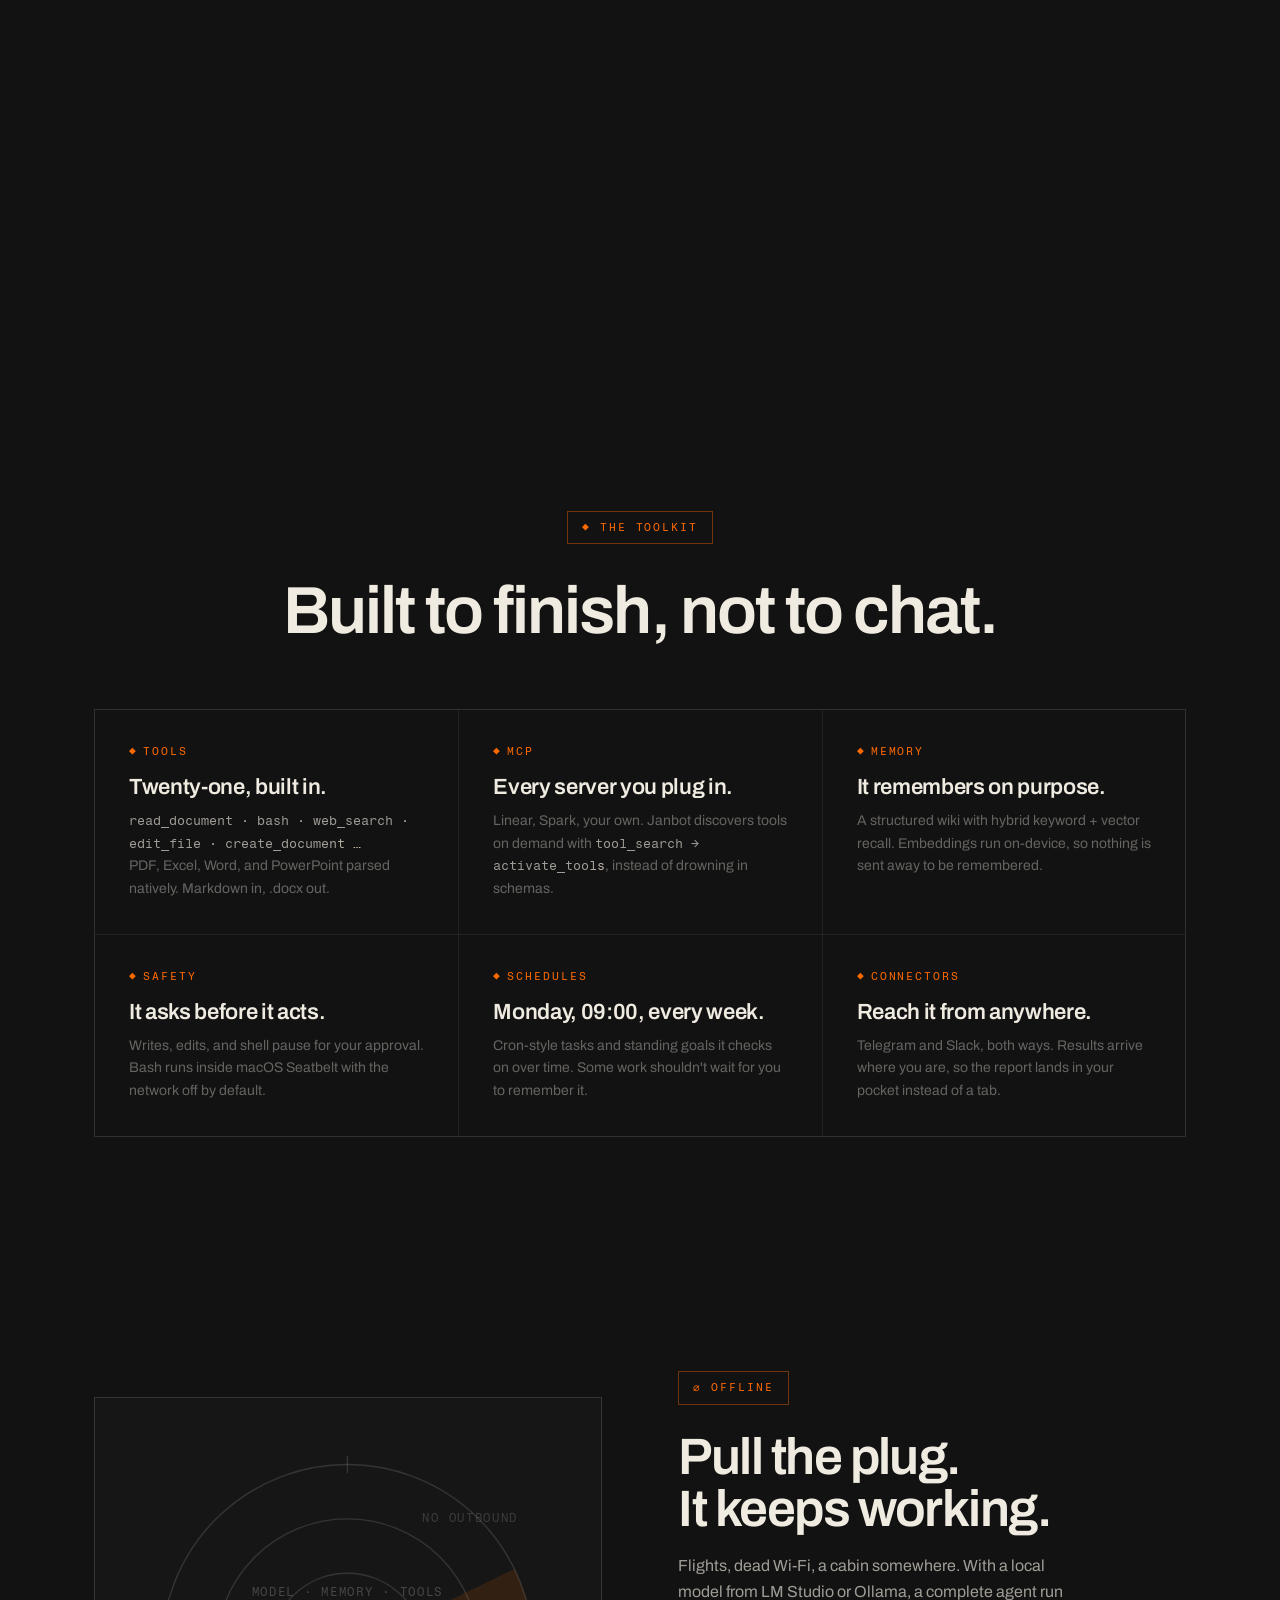
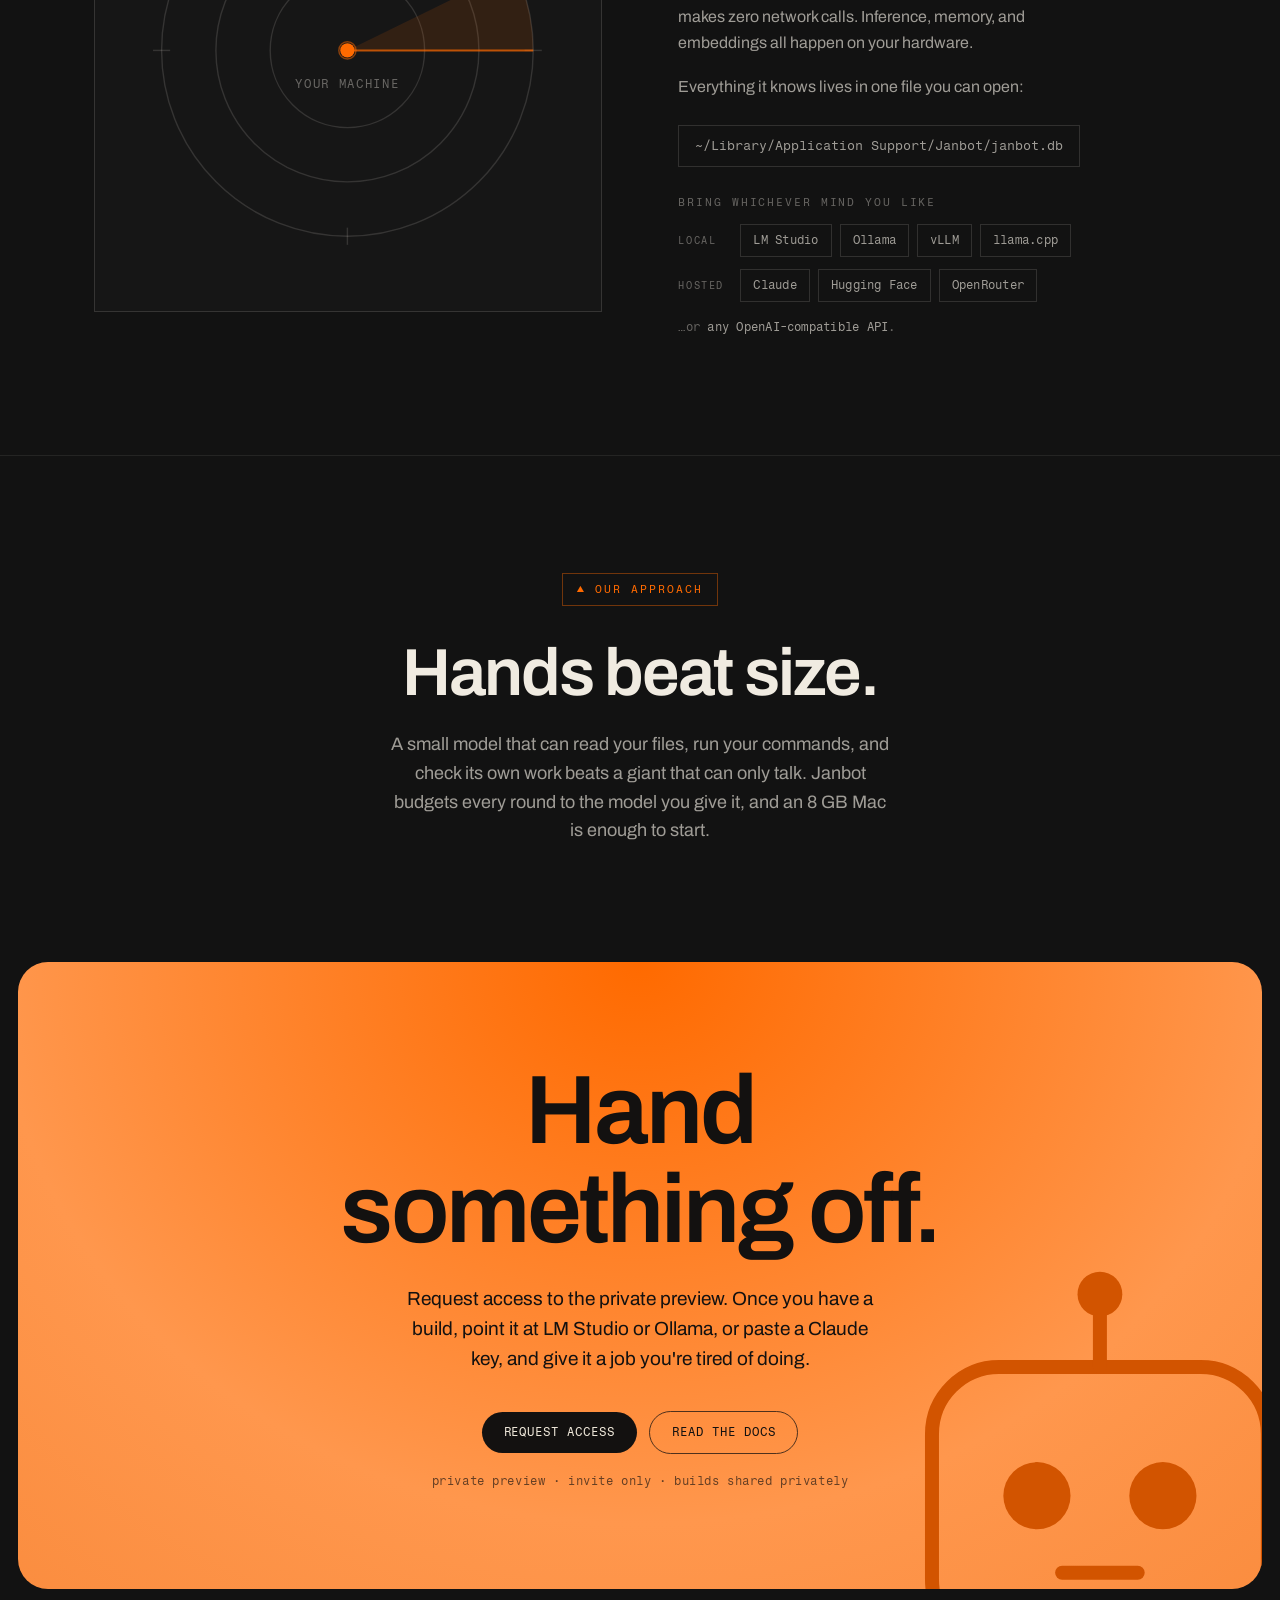
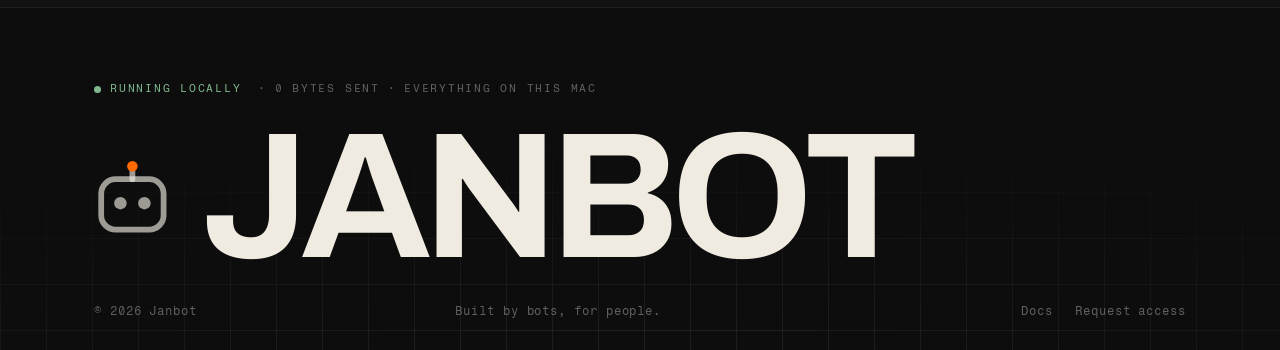
==== commit b6526608: "Remove the site Private preview top banner. Co-authored-by: Cursor <cursoragent@cursor.com>" ====
--- a/index.html
+++ b/index.html
@@ -111,41 +111,6 @@
   /* ═══════════ HERO — an orange panel, framed on the dark page ═══════════ */
   :root { --frame: clamp(10px, 1.6vw, 18px); }
 
-  .access-banner {
-    display: flex;
-    align-items: center;
-    justify-content: center;
-    gap: 12px;
-    flex-wrap: wrap;
-    padding: 10px clamp(16px, 3vw, 28px);
-    background: var(--orange);
-    color: var(--ink);
-    text-decoration: none;
-    font-family: var(--mono);
-    font-size: 12px;
-    letter-spacing: 0.04em;
-    line-height: 1.35;
-    text-align: center;
-    transition: background 0.18s var(--ease);
-  }
-  .access-banner:hover { background: #FF7D1F; }
-  .access-banner-label {
-    font-weight: 600;
-    letter-spacing: 0.12em;
-    text-transform: uppercase;
-  }
-  .access-banner-msg { opacity: 0.88; }
-  .access-banner-cta {
-    font-weight: 600;
-    letter-spacing: 0.08em;
-    text-transform: uppercase;
-    border-bottom: 1.5px solid currentColor;
-    padding-bottom: 1px;
-  }
-  @media (max-width: 640px) {
-    .access-banner-msg { display: none; }
-  }
-
   .top-nav {
     display: flex;
     align-items: center;
@@ -1331,12 +1296,6 @@
 <body>
 
 <a class="skip" href="#main">Skip to content</a>
-
-<a class="access-banner" href="https://docs.google.com/forms/d/e/1FAIpQLSfitd2bcirZFSuv5LWFR64CkXnH7Dr53xU0hwhZsThrmVEXMA/viewform?usp=header" target="_blank" rel="noopener noreferrer">
-  <span class="access-banner-label">Private preview</span>
-  <span class="access-banner-msg">Public download is paused — request access and we’ll be in touch.</span>
-  <span class="access-banner-cta">Request access →</span>
-</a>
 
 <!-- ═══ NAV ═══ -->
 <nav class="top-nav" aria-label="Site">
